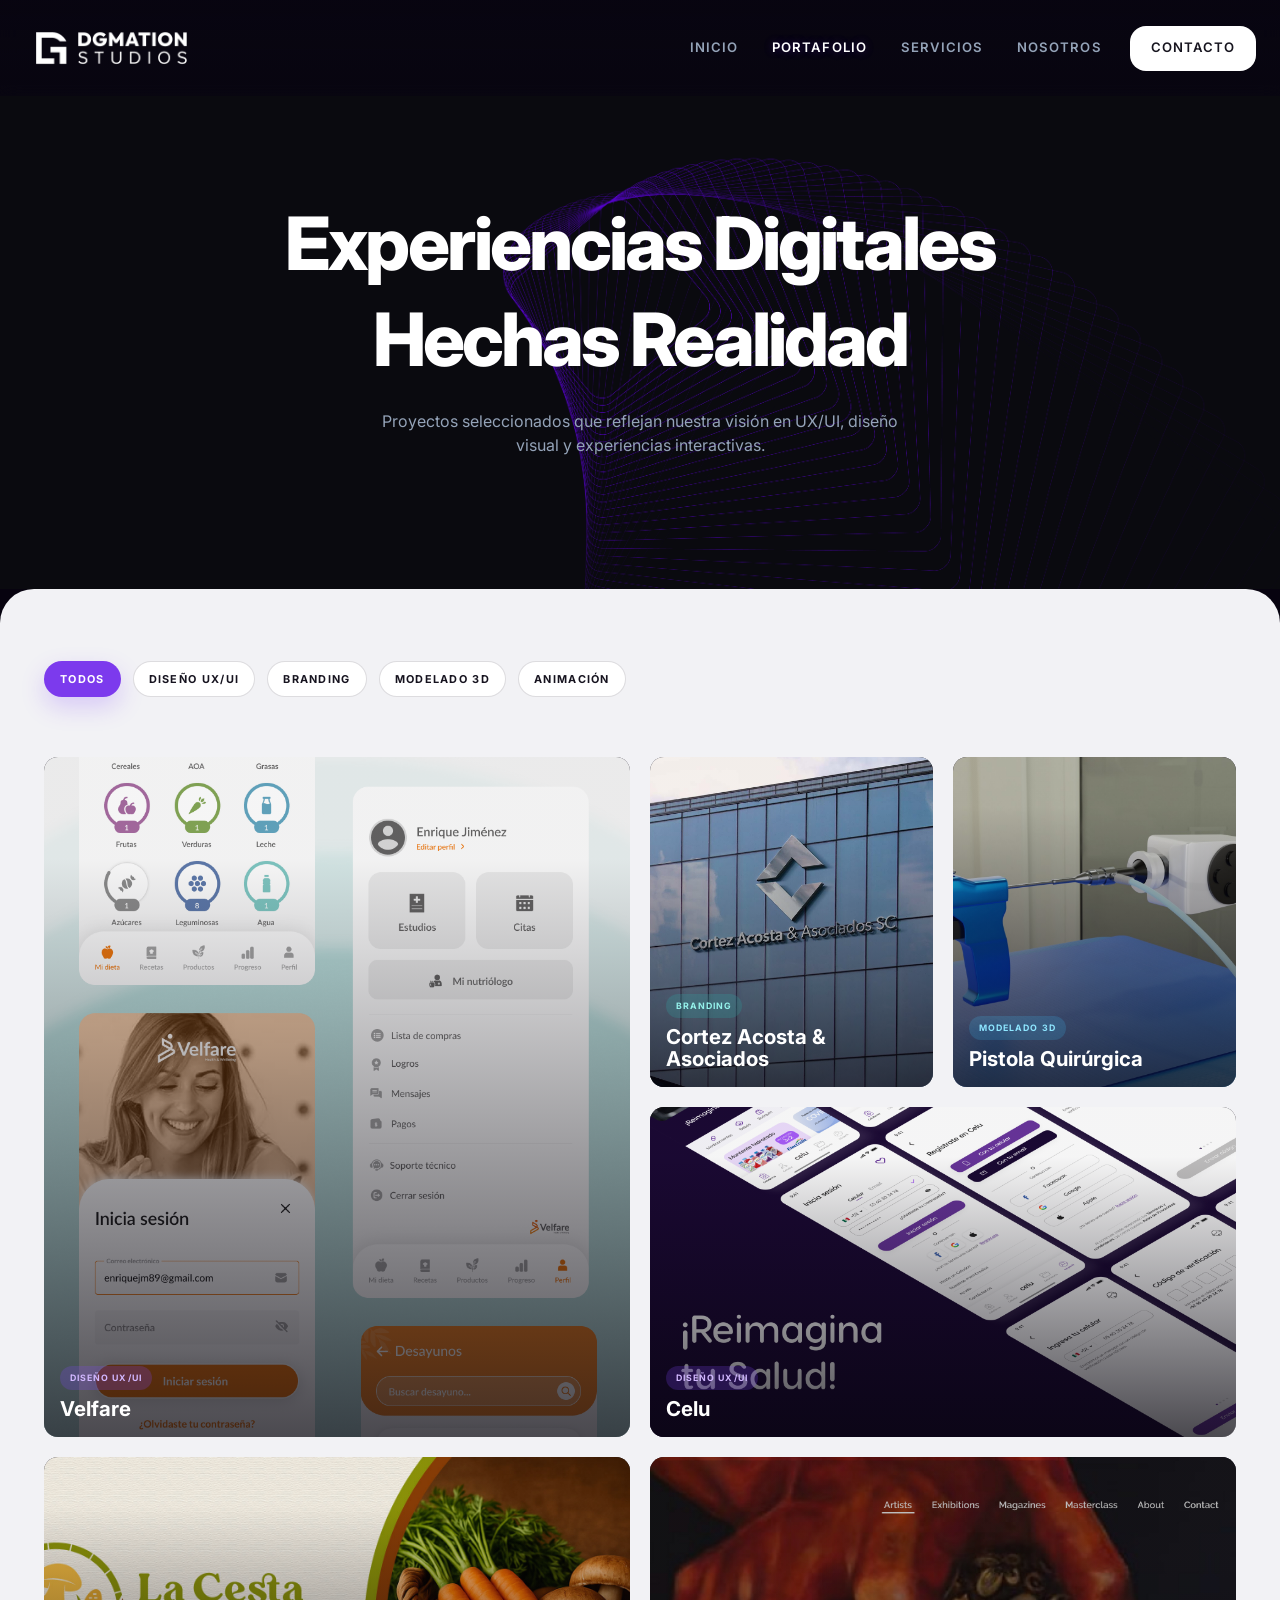
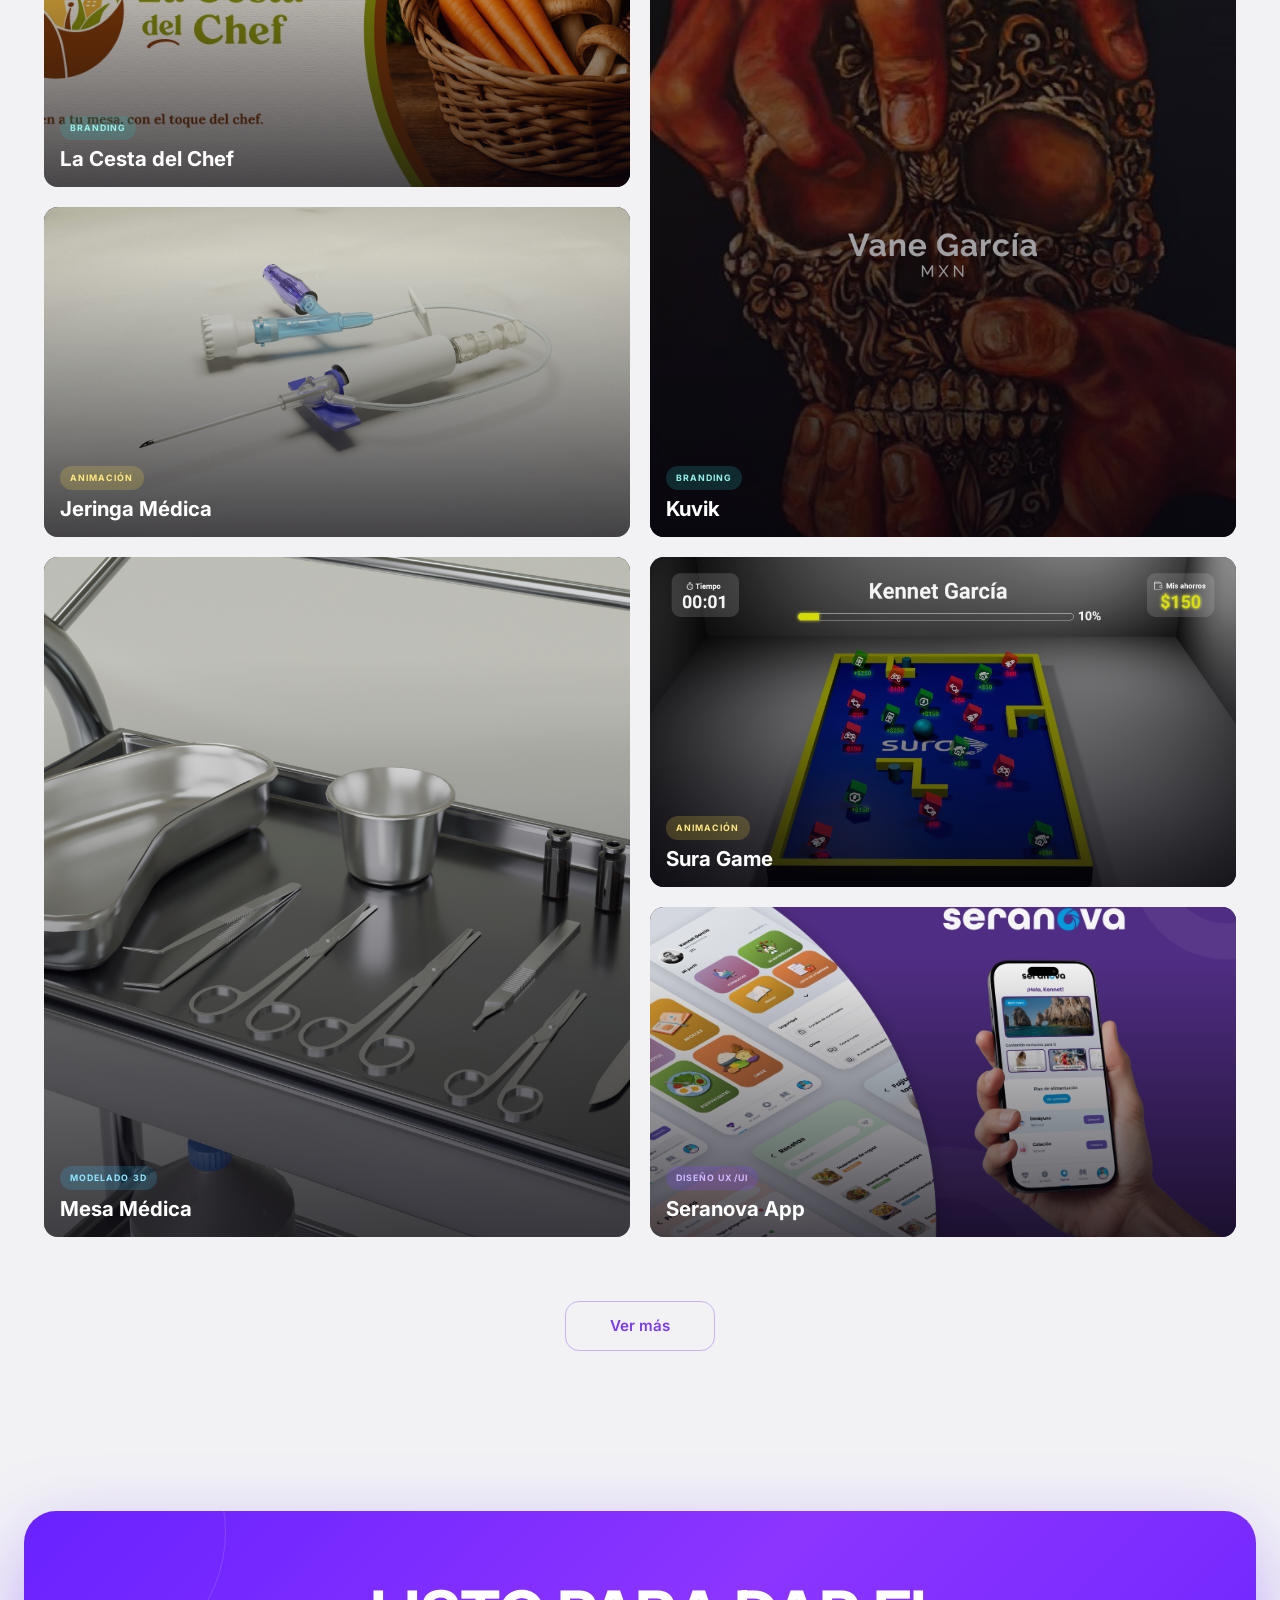
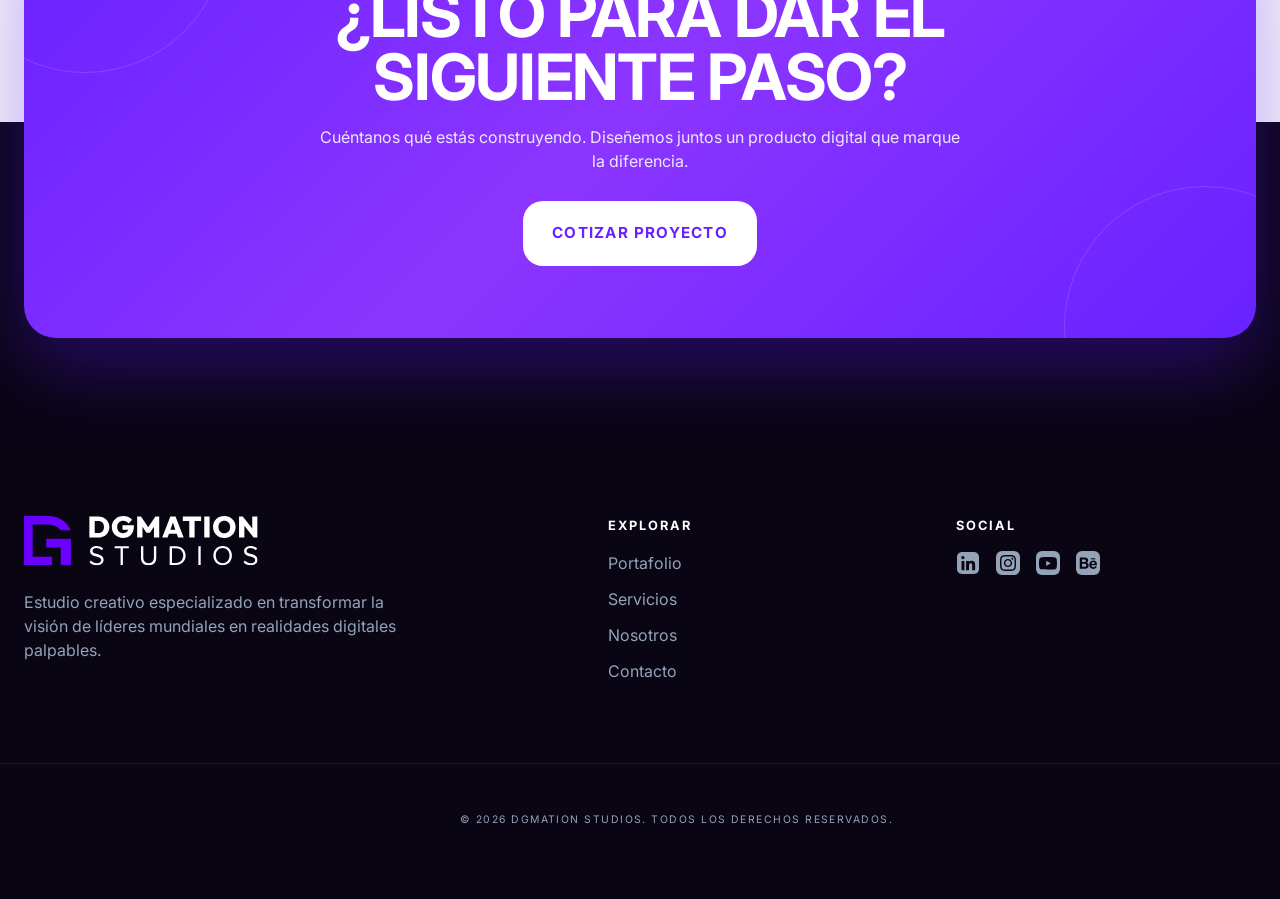
==== portfolio.html @ df58506a "Portfolio filters JS applied" ====
<!DOCTYPE html>
<html lang="es">
  <head>
    <meta charset="UTF-8" />
    <meta name="viewport" content="width=device-width, initial-scale=1.0" />
    <title>Portafolio | DGMATION STUDIOS</title>
    <meta
      name="description"
      content="Explora proyectos destacados de UX/UI, branding, motion y visualización 3D creados por DGMATION Studios."
    />

    <link rel="preconnect" href="https://fonts.googleapis.com" />
    <link rel="preconnect" href="https://fonts.gstatic.com" crossorigin />
    <link
      href="https://fonts.googleapis.com/css2?family=Inter:wght@400;500;600;700;800&display=swap"
      rel="stylesheet"
    />

    <link rel="icon" type="image/png" href="assets/images/favicon.png" />
    <link rel="stylesheet" href="css/styles.css" />
    <link rel="stylesheet" href="css/portfolio-page.css" />
  </head>
  <body>
    <div id="top"></div>
    <!-- HEADER -->
    <header class="header">
      <div class="container navbar">
        <a href="index.html#hero" class="logo">
          <img src="assets/images/logo-white.png" alt="Logo DGMATION Studios" />
        </a>

        <button
          class="menu-toggle"
          type="button"
          aria-label="Abrir menú"
          aria-expanded="false"
          aria-controls="mobile-menu"
        >
          <span></span>
          <span></span>
          <span></span>
        </button>

        <div class="nav-group" id="mobile-menu">
          <nav class="nav">
            <a href="index.html#top">Inicio</a>
            <a href="portfolio.html" aria-current="page">Portafolio</a>
            <a href="index.html#services">Servicios</a>
            <a href="index.html#about">Nosotros</a>
          </nav>

          <a href="#contactModal" class="btn btn-light nav-contact js-open-contact">Contacto</a>
        </div>
      </div>
    </header>

    <main>
      <!-- HERO PORTFOLIO -->
      <section class="portfolio-hero">
        <div class="container-wide portfolio-hero-inner">
          <div class="portfolio-hero-copy">
            <h1 class="portfolio-hero-title">
             Experiencias Digitales Hechas Realidad 
            </h1>

            <p class="portfolio-hero-description">
              Proyectos seleccionados que reflejan nuestra visión en UX/UI, diseño visual y experiencias interactivas.
            </p>
          </div>
        </div>
        <div class="portfolio-hero-pattern" aria-hidden="true"></div>
      </section>

      <!-- PORTFOLIO SHOWCASE -->
      <section class="portfolio-showcase">
            <div class="portfolio-showcase-shell">
                <div class="container-wide portfolio-showcase-inner">
                <div class="portfolio-showcase-heading">
                   <!-- <h2 class="portfolio-showcase-watermark">PORTAFOLIO</h2>-->
                </div>

                <!-- FILTROS -->
                <div
                  class="portfolio-filters"
                  role="group"
                  aria-label="Filtrar proyectos"
                >
                  <button
                    class="portfolio-filter is-active"
                    type="button"
                    data-filter="all"
                    aria-pressed="true"
                  >
                    Todos
                  </button>

                  <button
                    class="portfolio-filter"
                    type="button"
                    data-filter="uxui"
                    aria-pressed="false"
                  >
                    Diseño UX/UI
                  </button>

                  <button
                    class="portfolio-filter"
                    type="button"
                    data-filter="branding"
                    aria-pressed="false"
                  >
                    Branding
                  </button>

                  <button
                    class="portfolio-filter"
                    type="button"
                    data-filter="modelado-3d"
                    aria-pressed="false"
                  >
                    Modelado 3D
                  </button>

                  <button
                    class="portfolio-filter"
                    type="button"
                    data-filter="animacion"
                    aria-pressed="false"
                  >
                    Animación
                  </button>
                </div>

                <!-- GRID -->
                <div class="portfolio-editorial-grid">
                    <!-- 1 -->
                    <article class="portfolio-editorial-card portfolio-editorial-card--xl" data-category="uxui">
                    <a href="#" class="portfolio-editorial-link">
                        <img
                        src="assets/images/portfolio/velfare-image.png"
                        alt="Proyecto Neo-Cosmos"
                        />
                        <div class="portfolio-editorial-overlay">
                        <p class="portfolio-card-tag portfolio-card-tag--purple">Diseño UX/UI</p>
                        <h3>Velfare</h3>
                        <!--<p class="portfolio-card-description">
                            A cinematic exploration of spatial computing and depth-driven
                            dashboard design for modern architectural studios.
                        </p>-->
                        </div>
                    </a>
                    </article>

                    <!-- 2 -->
                    <article class="portfolio-editorial-card portfolio-editorial-card--vertical" data-category="branding">
                    <a href="#" class="portfolio-editorial-link">
                        <img
                        src="assets/images/portfolio/cortezacosta-image02.jpg"
                        alt="Proyecto Cyber-Core UI"
                        />
                        <div class="portfolio-editorial-overlay">
                        <p class="portfolio-card-tag portfolio-card-tag--teal">Branding</p>
                        <h3>Cortez Acosta & Asociados</h3>
                        </div>
                    </a>
                    </article>

                    <!-- 3 -->
                    <article class="portfolio-editorial-card portfolio-editorial-card--vertical" data-category="modelado-3d">
                    <a href="#" class="portfolio-editorial-link">
                        <img
                        src="assets/images/portfolio/pistola-image.jpg"
                        alt="Proyecto Vanta Shapes"
                        />
                        <div class="portfolio-editorial-overlay">
                        <p class="portfolio-card-tag portfolio-card-tag--cyan">Modelado 3D</p>
                        <h3>Pistola Quirúrgica</h3>
                        </div>
                    </a>
                    </article>

                    <!-- 4 -->
                    <article class="portfolio-editorial-card portfolio-editorial-card--wide" data-category="uxui">
                    <a href="#" class="portfolio-editorial-link">
                        <img
                        src="assets/images/portfolio/celu-image.png"
                        alt="Proyecto Tech Narrative"
                        />
                        <div class="portfolio-editorial-overlay">
                        <p class="portfolio-card-tag portfolio-card-tag--purple">Diseño UX/UI</p>
                        <h3>Celu</h3>
                        </div>
                    </a>
                    </article>

                    <!-- 5 -->
                    <article class="portfolio-editorial-card portfolio-editorial-card--wide" data-category="branding">
                    <a href="#" class="portfolio-editorial-link">
                        <img
                        src="assets/images/portfolio/lacestadelchef-image.jpg"
                        alt="Proyecto Tech Narrative"
                        />
                        <div class="portfolio-editorial-overlay">
                        <p class="portfolio-card-tag portfolio-card-tag--teal">Branding</p>
                        <h3>La Cesta del Chef</h3>
                        </div>
                    </a>
                    </article>

                    <!-- 6 -->
                    <article class="portfolio-editorial-card portfolio-editorial-card--xl" data-category="branding">
                    <a href="#" class="portfolio-editorial-link">
                        <img
                        src="assets/images/portfolio/kuvik-image.jpg"
                        alt="Proyecto The Obsidian Identity"
                        />
                        <div class="portfolio-editorial-overlay">
                        <p class="portfolio-card-tag portfolio-card-tag--teal">Branding</p>
                        <h3>Kuvik</h3>
                        </div>
                    </a>
                    </article>

                    <!-- 7 -->
                    <article class="portfolio-editorial-card portfolio-editorial-card--wide" data-category="animacion">
                    <a href="#" class="portfolio-editorial-link">
                        <img
                        src="assets/images/portfolio/jeringa-image.jpg"
                        alt="Proyecto Vanta Shapes"
                        />
                        <div class="portfolio-editorial-overlay">
                        <p class="portfolio-card-tag portfolio-card-tag--yellow">Animación</p>
                        <h3>Jeringa Médica</h3>
                        </div>
                    </a>
                    </article>

                    <!-- 8 -->
                    <article class="portfolio-editorial-card portfolio-editorial-card--xl" data-category="modelado-3d">
                    <a href="#" class="portfolio-editorial-link">
                        <img
                        src="assets/images/portfolio/mesamedica-image.jpg"
                        alt="Proyecto Vortex Digital Interface"
                        />
                        <div class="portfolio-editorial-overlay">
                        <p class="portfolio-card-tag portfolio-card-tag--cyan">Modelado 3D</p>
                        <h3>Mesa Médica</h3>
                        </div>
                    </a>
                    </article>

                    <!-- 9 -->
                    <article class="portfolio-editorial-card portfolio-editorial-card--wide" data-category="animacion">
                      <a href="#" class="portfolio-editorial-link">
                          <img
                          src="assets/images/portfolio/sura-image.jpg"
                          alt="Proyecto Vanta Shapes"
                          />
                          <div class="portfolio-editorial-overlay">
                          <p class="portfolio-card-tag portfolio-card-tag--yellow">Animación</p>
                          <h3>Sura Game</h3>
                          </div>
                      </a>
                    </article>

                    <!-- 10 -->
                    <article class="portfolio-editorial-card portfolio-editorial-card--hero-wide" data-category="uxui">
                    <a href="#" class="portfolio-editorial-link">
                        <img
                        src="assets/images/portfolio/seranova-image.jpg"
                        alt="Proyecto Vortex Digital Interface"
                        />
                        <div class="portfolio-editorial-overlay">
                        <p class="portfolio-card-tag portfolio-card-tag--purple">Diseño UX/UI</p>
                        <h3>Seranova App</h3>
                        </div>
                    </a>
                    </article>
                </div>

                <div class="portfolio-showcase-more">
                    <button class="btn btn-outline portfolio-more-btn" type="button">
                    Ver más
                    </button>
                </div>
                </div>
            </div>
        </section>

      <!-- CTA REUTILIZADO -->
      <section class="cta-banner" id="contact">
        <div class="container">
          <div class="cta-box">
             <h2>¿LISTO PARA DAR EL SIGUIENTE PASO?</h2>
            <p>
              Cuéntanos qué estás construyendo. Diseñemos juntos un producto digital que marque la diferencia.
            </p>
            <a
              href="#contactModal"
              class="btn btn-light cta-contact js-open-contact"
              >Cotizar Proyecto</a
            >
          </div>
        </div>
      </section>
    </main>

    <!-- FOOTER -->
    <footer class="footer">
      <div class="container footer-grid">
        <div>
          <a href="index.html#hero" class="logo footer-logo">
            <img
              src="assets/images/logo-purple-white.svg"
              alt="Logo DGMATION Studios"
            />
          </a>
          <p>
            Estudio creativo especializado en transformar la visión de líderes
            mundiales en realidades digitales palpables.
          </p>
        </div>

        <div>
          <h3>Explorar</h3>
          <ul>
            <li><a href="portfolio.html">Portafolio</a></li>
            <li><a href="index.html#services">Servicios</a></li>
            <li><a href="index.html#about">Nosotros</a></li>
            <li><a href="#contactModal" class="js-open-contact">Contacto</a></li>
          </ul>
        </div>

        <div>
          <h3>Social</h3>
          <ul class="footer-social">
            <li>
              <a href="#" class="social-link social-linkedin" aria-label="LinkedIn">
                <svg xmlns="http://www.w3.org/2000/svg" width="24" height="24" viewBox="0 0 24 24" fill="none">
                  <path d="M17.9829 1H6.01713C4.6865 1 3.41038 1.52859 2.46948 2.46948C1.52859 3.41038 1 4.6865 1 6.01713V17.9829C1 19.3135 1.52859 20.5896 2.46948 21.5305C3.41038 22.4714 4.6865 23 6.01713 23H17.9829C19.3135 23 20.5896 22.4714 21.5305 21.5305C22.4714 20.5896 23 19.3135 23 17.9829V6.01713C23 4.6865 22.4714 3.41038 21.5305 2.46948C20.5896 1.52859 19.3135 1 17.9829 1ZM8.43826 18.7602C8.44179 18.8216 8.43274 18.8831 8.41165 18.9409C8.39056 18.9987 8.35788 19.0515 8.31562 19.0962C8.27335 19.1409 8.2224 19.1765 8.16588 19.2008C8.10937 19.2251 8.04849 19.2375 7.98697 19.2374H5.97877C5.85766 19.2345 5.74255 19.1841 5.65817 19.0972C5.57378 19.0103 5.52686 18.8938 5.52749 18.7726V10.4205C5.52583 10.3602 5.53628 10.3002 5.55821 10.244C5.58015 10.1878 5.61312 10.1366 5.6552 10.0934C5.69727 10.0501 5.74758 10.0158 5.80316 9.99232C5.85873 9.96887 5.91845 9.9568 5.97877 9.95682H7.98697C8.0473 9.9568 8.10701 9.96887 8.16259 9.99232C8.21817 10.0158 8.26848 10.0501 8.31055 10.0934C8.35262 10.1366 8.3856 10.1878 8.40753 10.244C8.42947 10.3002 8.43992 10.3602 8.43826 10.4205V18.7602ZM6.94564 8.20021C6.72822 8.19858 6.51325 8.15414 6.313 8.06943C6.11275 7.98472 5.93115 7.8614 5.77856 7.7065C5.62597 7.55161 5.50539 7.36818 5.42369 7.16669C5.34199 6.96519 5.30078 6.74958 5.30241 6.53215C5.30404 6.31473 5.34848 6.09976 5.43319 5.89951C5.5179 5.69926 5.64122 5.51766 5.79611 5.36507C5.951 5.21249 6.13444 5.0919 6.33593 5.0102C6.53743 4.9285 6.75304 4.88729 6.97046 4.88892C7.40202 4.90296 7.81101 5.08509 8.11016 5.39645C8.40931 5.70782 8.57493 6.12377 8.5717 6.55554C8.56846 6.98731 8.39661 7.40073 8.09282 7.70757C7.78903 8.01441 7.37736 8.19039 6.94564 8.19795M19.1494 18.7467C19.1489 18.8607 19.1042 18.97 19.0246 19.0517C18.9451 19.1333 18.8369 19.1809 18.723 19.1844H16.6031C16.4889 19.1809 16.3806 19.1331 16.3011 19.0513C16.2215 18.9694 16.1769 18.8597 16.1766 18.7455V14.8826C16.1766 14.3061 16.3526 12.3746 14.6468 12.3746C13.3166 12.3746 13.0537 13.7284 13.003 14.3309V18.8335C13.003 18.9479 12.9585 19.0578 12.8789 19.14C12.7993 19.2221 12.6908 19.27 12.5765 19.2735H10.5198C10.4033 19.2732 10.2917 19.2268 10.2094 19.1443C10.1271 19.0618 10.0809 18.95 10.0809 18.8335V10.3799C10.0844 10.2656 10.1323 10.1571 10.2145 10.0775C10.2966 9.99788 10.4065 9.95338 10.5209 9.95344H12.5765C12.6909 9.95338 12.8008 9.99788 12.883 10.0775C12.9651 10.1571 13.013 10.2656 13.0165 10.3799V11.1076C13.3167 10.6683 13.731 10.3193 14.215 10.0982C14.6989 9.8771 15.234 9.79233 15.7626 9.85303C19.1867 9.85303 19.1743 13.0515 19.1743 14.8702L19.1494 18.7467Z" fill="#94A3B8"/>
                </svg>
              </a>
            </li>

            <li>
              <a href="#" class="social-link social-instagram"
                ><svg
                  xmlns="http://www.w3.org/2000/svg"
                  width="24"
                  height="24"
                  viewBox="0 0 24 24"
                  fill="none"
                >
                  <rect width="24" height="24" rx="6" fill="#94A3B8" />
                  <path
                    d="M8.68614 4.05595C7.83487 4.09612 7.25354 4.23197 6.74534 4.43167C6.21938 4.63664 5.77358 4.9117 5.33002 5.35686C4.88647 5.80202 4.61333 6.24813 4.40979 6.7749C4.21281 7.28422 4.07936 7.86602 4.04176 8.71777C4.00416 9.56952 3.99584 9.8433 4 12.016C4.00416 14.1886 4.01376 14.461 4.05504 15.3145C4.09568 16.1656 4.23106 16.7467 4.43075 17.2551C4.63605 17.7811 4.91079 18.2267 5.35611 18.6704C5.80142 19.1141 6.24722 19.3866 6.77526 19.5905C7.2841 19.7872 7.86607 19.9212 8.71766 19.9585C9.56925 19.9958 9.84335 20.0044 12.0154 20.0003C14.1874 19.9961 14.4608 19.9865 15.3142 19.946C16.1675 19.9056 16.7457 19.7692 17.2542 19.5705C17.7802 19.3647 18.2261 19.0905 18.6695 18.645C19.1129 18.1995 19.3859 17.7531 19.5893 17.226C19.7864 16.7171 19.9203 16.1352 19.9573 15.2842C19.9946 14.4302 20.0034 14.1576 19.9992 11.9852C19.9951 9.8129 19.9853 9.54056 19.9448 8.68737C19.9043 7.83418 19.7688 7.25477 19.5693 6.74609C19.3636 6.22013 19.0892 5.77481 18.6441 5.33078C18.1989 4.88674 17.7522 4.61392 17.2252 4.41102C16.7161 4.21405 16.1344 4.0798 15.2828 4.04299C14.4312 4.00619 14.1571 3.99675 11.9843 4.00091C9.81151 4.00507 9.53949 4.01435 8.68614 4.05595ZM8.77958 18.5192C7.99952 18.4853 7.57597 18.3557 7.2937 18.2472C6.91991 18.1032 6.65365 17.9291 6.37235 17.6505C6.09105 17.3719 5.91823 17.1047 5.7723 16.7317C5.66269 16.4494 5.53068 16.0264 5.4942 15.2463C5.45451 14.4032 5.44619 14.1501 5.44155 12.014C5.43691 9.87803 5.44507 9.62521 5.48204 8.78178C5.51532 8.00236 5.64573 7.57832 5.75406 7.29622C5.89807 6.92195 6.07152 6.65617 6.35075 6.37502C6.62997 6.09388 6.89639 5.92075 7.2697 5.77481C7.55164 5.66473 7.97472 5.53383 8.75446 5.49671C9.59821 5.45671 9.85103 5.44871 11.9867 5.44407C14.1224 5.43943 14.3759 5.44743 15.2199 5.48455C15.9994 5.51847 16.4236 5.6476 16.7053 5.75657C17.0793 5.90058 17.3454 6.07356 17.6265 6.35326C17.9077 6.63296 18.081 6.89843 18.2269 7.27254C18.3372 7.55368 18.4681 7.97659 18.5049 8.75682C18.545 9.60056 18.5541 9.85355 18.558 11.9891C18.5618 14.1246 18.5543 14.3782 18.5173 15.2213C18.4833 16.0014 18.354 16.4251 18.2453 16.7077C18.1013 17.0813 17.9277 17.3478 17.6483 17.6287C17.3689 17.9097 17.1028 18.0829 16.7293 18.2288C16.4477 18.3387 16.0242 18.4699 15.2451 18.507C14.4013 18.5467 14.1485 18.5551 12.012 18.5597C9.87551 18.5643 9.62349 18.5557 8.77974 18.5192M15.3019 7.72457C15.3022 7.91447 15.3588 8.10001 15.4646 8.25773C15.5704 8.41544 15.7205 8.53824 15.8961 8.61061C16.0717 8.68297 16.2648 8.70164 16.4509 8.66426C16.6371 8.62688 16.808 8.53513 16.9421 8.4006C17.0761 8.26608 17.1672 8.09483 17.2039 7.90851C17.2406 7.72219 17.2212 7.52917 17.1482 7.35387C17.0752 7.17856 16.9519 7.02885 16.7938 6.92365C16.6357 6.81846 16.4499 6.76251 16.26 6.76289C16.0055 6.7634 15.7615 6.865 15.5818 7.04534C15.4021 7.22568 15.3014 7.47 15.3019 7.72457ZM7.89167 12.0086C7.89615 14.2776 9.73886 16.1128 12.0074 16.1085C14.2759 16.1041 16.1123 14.2616 16.108 11.9926C16.1037 9.72361 14.2605 7.88795 11.9917 7.89243C9.72286 7.89691 7.88735 9.73994 7.89167 12.0086ZM9.33275 12.0057C9.33171 11.4783 9.4871 10.9623 9.77928 10.5232C10.0715 10.084 10.4873 9.74136 10.9742 9.53854C11.4611 9.33572 11.9973 9.28185 12.5148 9.38373C13.0323 9.48561 13.508 9.73867 13.8818 10.1109C14.2555 10.4831 14.5104 10.9578 14.6143 11.475C14.7183 11.9921 14.6665 12.5284 14.4656 13.0162C14.2647 13.5039 13.9237 13.9211 13.4857 14.215C13.0477 14.5089 12.5324 14.6663 12.005 14.6674C11.6547 14.6681 11.3078 14.5998 10.9839 14.4665C10.6601 14.3331 10.3657 14.1372 10.1175 13.8901C9.86937 13.6429 9.67234 13.3493 9.53769 13.026C9.40304 12.7026 9.3334 12.356 9.33275 12.0057Z"
                    fill="#090513"
                  />
                </svg>
              </a>
            </li>

            <li>
              <a href="#" class="social-link social-youtube" aria-label="YouTube">
                <svg xmlns="http://www.w3.org/2000/svg" width="24" height="24" viewBox="0 0 24 24" fill="none">
                  <rect width="24" height="24" rx="6" fill="#94A3B8" />
                  <path d="M12.0003 18.6387C12.0336 18.6387 17.6335 18.6373 19.033 18.2612C19.8074 18.0534 20.4173 17.4419 20.6243 16.6652C20.9988 15.2633 21 12.3454 21 12.3196C21 12.3196 21.0004 9.38208 20.6243 7.97397C20.4173 7.19719 19.8074 6.58507 19.033 6.37739C17.6335 6.00119 12.0336 5.99993 12.0003 5.99992C12.0003 5.99992 6.37139 6.00008 4.96756 6.37739C4.19311 6.58501 3.58328 7.19711 3.37629 7.97397C3.00021 9.38205 3 12.3196 3 12.3196C3.00001 12.3453 3.00181 15.2633 3.37629 16.6652C3.58328 17.442 4.19314 18.0535 4.96756 18.2612C6.37132 18.6384 12.0003 18.6387 12.0003 18.6387ZM10.159 9.65194L14.8638 12.3196L10.159 14.9867V9.65194Z" fill="#090513"/>
                </svg>
              </a>
            </li>

            <li>
              <a href="#" class="social-link social-behance" aria-label="Behance">
                <svg xmlns="http://www.w3.org/2000/svg" width="24" height="24" viewBox="0 0 24 24" fill="none">
                  <rect width="24" height="24" rx="6" fill="#94A3B8" />
                  <path d="M8.75752 6.52916C9.2256 6.52916 9.69368 6.57381 10.1395 6.6631C10.5184 6.7524 10.875 6.90867 11.2094 7.13191C11.4991 7.35516 11.7443 7.64537 11.9003 7.98024C12.0787 8.4044 12.1678 8.85088 12.1455 9.29737C12.1678 9.7885 12.0341 10.2796 11.7889 10.7038C11.5214 11.1056 11.1425 11.4182 10.719 11.6191C11.3208 11.7754 11.8335 12.1549 12.1678 12.646C12.5022 13.1818 12.6582 13.8069 12.6582 14.4319C12.6582 14.9454 12.569 15.4365 12.3461 15.883C12.1455 16.2849 11.8558 16.6197 11.5214 16.9099C11.1648 17.1778 10.7413 17.3787 10.3178 17.4904C9.872 17.6243 9.40391 17.669 8.93583 17.669H3.76465V6.50684H8.75752V6.52916ZM8.44546 11.0387C8.8021 11.061 9.18102 10.9494 9.47078 10.7261C9.76055 10.4806 9.91658 10.101 9.872 9.6992C9.872 9.47596 9.82742 9.25272 9.73826 9.0518C9.6491 8.89553 9.53765 8.76158 9.38162 8.67229C9.2256 8.58299 9.04728 8.49369 8.86897 8.47137C8.66836 8.42672 8.46775 8.42672 8.26715 8.42672H6.08277V11.0387H8.44546ZM8.5792 15.816C8.8021 15.816 9.02499 15.7937 9.2256 15.7491C9.4262 15.7044 9.60452 15.6151 9.78284 15.5035C9.93887 15.3919 10.0726 15.2356 10.1618 15.057C10.2732 14.8338 10.3178 14.5882 10.2955 14.3426C10.3401 13.8738 10.1618 13.4274 9.82742 13.1148C9.47078 12.8469 9.04728 12.7353 8.60149 12.7576H6.08277V15.8384H8.5792V15.816Z" fill="#090513"/>
                  <path d="M15.9571 15.7711C16.336 16.106 16.8264 16.2846 17.3167 16.2623C17.718 16.2623 18.0969 16.1506 18.4089 15.9274C18.6764 15.7488 18.8547 15.5032 18.9662 15.213H20.8162C20.6156 16.039 20.1252 16.7757 19.4565 17.2892C18.8101 17.7357 18.03 17.9366 17.2276 17.9142C16.6703 17.9142 16.1131 17.825 15.5782 17.6017C15.1101 17.4008 14.6866 17.1106 14.3522 16.7311C14.0179 16.3292 13.7504 15.8827 13.5721 15.3916C13.3715 14.8335 13.2823 14.2531 13.3046 13.6726C13.3046 13.0922 13.3938 12.5341 13.5944 11.976C14.1293 10.4133 15.6004 9.36406 17.2499 9.38639C17.8517 9.36406 18.4312 9.52033 18.9662 9.78822C19.4342 10.0561 19.8578 10.4133 20.1698 10.8598C20.4819 11.3286 20.727 11.8421 20.8385 12.4002C20.9722 12.9806 21.0168 13.6057 20.9945 14.2084H15.4667C15.3998 14.7665 15.5781 15.3246 15.9571 15.7711ZM18.3643 11.5072C18.0523 11.1947 17.6288 11.0384 17.183 11.0607C16.8932 11.0607 16.6035 11.1054 16.3583 11.2393C16.1577 11.3509 15.9794 11.5072 15.8233 11.6858C15.6896 11.8644 15.6004 12.043 15.5336 12.2662C15.489 12.4448 15.4444 12.6234 15.4444 12.802H18.877C18.8324 12.3332 18.6541 11.8867 18.3643 11.5072Z" fill="#090513"/>
                  <path d="M19.2781 7.26562H14.9985V8.35951H19.2781V7.26562Z" fill="#090513"/>
                </svg>
              </a>
            </li>
          </ul>
        </div>
      </div>

      <div class="footer-bottom">
        <div class="container">
          <p>© 2026 DGMATION STUDIOS. TODOS LOS DERECHOS RESERVADOS.</p>
        </div>
      </div>
    </footer>

    <!-- =========================
        CONTACT MODAL
    ========================= -->
    <div class="contact-modal" id="contactModal" aria-hidden="true">
      <div class="contact-modal-overlay" id="contactOverlay"></div>

      <div
        class="contact-modal-dialog"
        role="dialog"
        aria-modal="true"
        aria-labelledby="contactModalTitle"
      >
        <button
          class="contact-modal-close"
          id="closeContactModal"
          type="button"
          aria-label="Cerrar formulario de contacto"
        >
          <svg
            xmlns="http://www.w3.org/2000/svg"
            width="24"
            height="24"
            viewBox="0 0 24 24"
            fill="none"
          >
            <path
              d="M16.875 7.125L7.125 16.875M7.125 7.125L16.875 16.875"
              stroke="currentColor"
              stroke-width="2.25"
              stroke-linecap="round"
              stroke-linejoin="round"
            />
          </svg>
        </button>

        <!-- PANEL IZQUIERDO -->
        <aside class="contact-modal-info">
          <div class="contact-modal-info-top">
            <p class="contact-modal-eyebrow">Contacto</p>

            <h2 class="contact-modal-title" id="contactModalTitle">
              Hablemos.
            </h2>

            <p class="contact-modal-description">
              Estamos listos para transformar tu visión en una realidad digital de alto impacto.
            </p>
          </div>

          <div class="contact-modal-details">
            <!-- EMAIL -->
            <div class="contact-modal-detail contact-modal-detail--icon">
              <span class="contact-modal-detail-icon" aria-hidden="true">
                <svg
                  xmlns="http://www.w3.org/2000/svg"
                  width="24"
                  height="24"
                  viewBox="0 0 24 24"
                  fill="none"
                >
                  <path
                    d="M4 6.5H20V17.5H4V6.5Z"
                    stroke="currentColor"
                    stroke-width="1.8"
                    stroke-linejoin="round"
                  />
                  <path
                    d="M4.5 7L12 13L19.5 7"
                    stroke="currentColor"
                    stroke-width="1.8"
                    stroke-linecap="round"
                    stroke-linejoin="round"
                  />
                </svg>
              </span>

              <div class="contact-modal-detail-content">
                <span class="contact-modal-detail-label">Email</span>

                <a
                  href="mailto:dreamingout1056@gmail.com"
                  class="contact-modal-direct-link"
                >
                  dreamingout1056@gmail.com
                </a>
              </div>
            </div>

            <!-- TELÉFONO / WHATSAPP -->
            <div class="contact-modal-detail contact-modal-detail--icon">
              <span class="contact-modal-detail-icon" aria-hidden="true">
                <svg
                  xmlns="http://www.w3.org/2000/svg"
                  width="24"
                  height="24"
                  viewBox="0 0 24 24"
                  fill="none"
                >
                  <path
                    d="M8.3 4.5L10.2 8.2L8.6 9.8C9.7 12 11.5 13.8 13.7 14.9L15.3 13.3L19 15.2V18C19 18.6 18.6 19 18 19C10.8 19 5 13.2 5 6C5 5.4 5.4 5 6 5H8.3V4.5Z"
                    stroke="currentColor"
                    stroke-width="1.8"
                    stroke-linecap="round"
                    stroke-linejoin="round"
                  />
                </svg>
              </span>

              <div class="contact-modal-detail-content">
                <span class="contact-modal-detail-label">Teléfono / WhatsApp</span>

                <a
                  href="https://wa.me/525568031496?text=Hola%2C%20vi%20el%20sitio%20de%20DGMATION%20Studios%20y%20me%20gustaría%20hablar%20sobre%20un%20proyecto."
                  class="contact-modal-direct-link contact-modal-phone-link"
                  target="_blank"
                  rel="noopener noreferrer"
                >
                  +52 (55) 6803-1496
                </a>

                <p class="contact-modal-detail-meta">
                  Lun – Dom · 9:00 – 18:00 CST
                </p>
              </div>
            </div>

            <!-- UBICACIÓN -->
            <div class="contact-modal-detail contact-modal-detail--icon">
              <span class="contact-modal-detail-icon" aria-hidden="true">
                <svg
                  xmlns="http://www.w3.org/2000/svg"
                  width="24"
                  height="24"
                  viewBox="0 0 24 24"
                  fill="none"
                >
                  <path
                    d="M12 21C12 21 18 15.7 18 10.5C18 7.2 15.3 4.5 12 4.5C8.7 4.5 6 7.2 6 10.5C6 15.7 12 21 12 21Z"
                    stroke="currentColor"
                    stroke-width="1.8"
                    stroke-linejoin="round"
                  />
                  <circle
                    cx="12"
                    cy="10.5"
                    r="2.2"
                    stroke="currentColor"
                    stroke-width="1.8"
                  />
                </svg>
              </span>

              <div class="contact-modal-detail-content">
                <span class="contact-modal-detail-label">Ubicación</span>

                <p class="contact-modal-detail-value">
                  Ciudad de México, México
                </p>

                <p class="contact-modal-detail-meta">
                  Operando a nivel global
                </p>
              </div>
            </div>
          </div>

          <div class="contact-modal-social-block">
            <span class="contact-modal-detail-label">Social</span>

            <ul class="contact-modal-social-icons">
              <li>
                <a
                  href="#"
                  class="contact-social-link contact-social-linkedin"
                  aria-label="LinkedIn"
                >
                    <svg
                    xmlns="http://www.w3.org/2000/svg"
                    width="24"
                    height="24"
                    viewBox="0 0 24 24"
                    fill="none"
                  >
                    <path
                      d="M17.9829 1H6.01713C4.6865 1 3.41038 1.52859 2.46948 2.46948C1.52859 3.41038 1 4.6865 1 6.01713V17.9829C1 19.3135 1.52859 20.5896 2.46948 21.5305C3.41038 22.4714 4.6865 23 6.01713 23H17.9829C19.3135 23 20.5896 22.4714 21.5305 21.5305C22.4714 20.5896 23 19.3135 23 17.9829V6.01713C23 4.6865 22.4714 3.41038 21.5305 2.46948C20.5896 1.52859 19.3135 1 17.9829 1ZM8.43826 18.7602C8.44179 18.8216 8.43274 18.8831 8.41165 18.9409C8.39056 18.9987 8.35788 19.0515 8.31562 19.0962C8.27335 19.1409 8.2224 19.1765 8.16588 19.2008C8.10937 19.2251 8.04849 19.2375 7.98697 19.2374H5.97877C5.85766 19.2345 5.74255 19.1841 5.65817 19.0972C5.57378 19.0103 5.52686 18.8938 5.52749 18.7726V10.4205C5.52583 10.3602 5.53628 10.3002 5.55821 10.244C5.58015 10.1878 5.61312 10.1366 5.6552 10.0934C5.69727 10.0501 5.74758 10.0158 5.80316 9.99232C5.85873 9.96887 5.91845 9.9568 5.97877 9.95682H7.98697C8.0473 9.9568 8.10701 9.96887 8.16259 9.99232C8.21817 10.0158 8.26848 10.0501 8.31055 10.0934C8.35262 10.1366 8.3856 10.1878 8.40753 10.244C8.42947 10.3002 8.43992 10.3602 8.43826 10.4205V18.7602ZM6.94564 8.20021C6.72822 8.19858 6.51325 8.15414 6.313 8.06943C6.11275 7.98472 5.93115 7.8614 5.77856 7.7065C5.62597 7.55161 5.50539 7.36818 5.42369 7.16669C5.34199 6.96519 5.30078 6.74958 5.30241 6.53215C5.30404 6.31473 5.34848 6.09976 5.43319 5.89951C5.5179 5.69926 5.64122 5.51766 5.79611 5.36507C5.951 5.21249 6.13444 5.0919 6.33593 5.0102C6.53743 4.9285 6.75304 4.88729 6.97046 4.88892C7.40202 4.90296 7.81101 5.08509 8.11016 5.39645C8.40931 5.70782 8.57493 6.12377 8.5717 6.55554C8.56846 6.98731 8.39661 7.40073 8.09282 7.70757C7.78903 8.01441 7.37736 8.19039 6.94564 8.19795M19.1494 18.7467C19.1489 18.8607 19.1042 18.97 19.0246 19.0517C18.9451 19.1333 18.8369 19.1809 18.723 19.1844H16.6031C16.4889 19.1809 16.3806 19.1331 16.3011 19.0513C16.2215 18.9694 16.1769 18.8597 16.1766 18.7455V14.8826C16.1766 14.3061 16.3526 12.3746 14.6468 12.3746C13.3166 12.3746 13.0537 13.7284 13.003 14.3309V18.8335C13.003 18.9479 12.9585 19.0578 12.8789 19.14C12.7993 19.2221 12.6908 19.27 12.5765 19.2735H10.5198C10.4033 19.2732 10.2917 19.2268 10.2094 19.1443C10.1271 19.0618 10.0809 18.95 10.0809 18.8335V10.3799C10.0844 10.2656 10.1323 10.1571 10.2145 10.0775C10.2966 9.99788 10.4065 9.95338 10.5209 9.95344H12.5765C12.6909 9.95338 12.8008 9.99788 12.883 10.0775C12.9651 10.1571 13.013 10.2656 13.0165 10.3799V11.1076C13.3167 10.6683 13.731 10.3193 14.215 10.0982C14.6989 9.8771 15.234 9.79233 15.7626 9.85303C19.1867 9.85303 19.1743 13.0515 19.1743 14.8702L19.1494 18.7467Z"
                      fill="#94A3B8"
                    />
                  </svg>
                </a>
              </li>

              <li>
                <a
                  href="#"
                  class="contact-social-link contact-social-instagram"
                  aria-label="Instagram"
                >
                  <svg
                    xmlns="http://www.w3.org/2000/svg"
                    width="24"
                    height="24"
                    viewBox="0 0 24 24"
                    fill="none"
                  >
                    <rect width="24" height="24" rx="6" fill="#94A3B8" />
                    <path
                      d="M8.68614 4.05595C7.83487 4.09612 7.25354 4.23197 6.74534 4.43167C6.21938 4.63664 5.77358 4.9117 5.33002 5.35686C4.88647 5.80202 4.61333 6.24813 4.40979 6.7749C4.21281 7.28422 4.07936 7.86602 4.04176 8.71777C4.00416 9.56952 3.99584 9.8433 4 12.016C4.00416 14.1886 4.01376 14.461 4.05504 15.3145C4.09568 16.1656 4.23106 16.7467 4.43075 17.2551C4.63605 17.7811 4.91079 18.2267 5.35611 18.6704C5.80142 19.1141 6.24722 19.3866 6.77526 19.5905C7.2841 19.7872 7.86607 19.9212 8.71766 19.9585C9.56925 19.9958 9.84335 20.0044 12.0154 20.0003C14.1874 19.9961 14.4608 19.9865 15.3142 19.946C16.1675 19.9056 16.7457 19.7692 17.2542 19.5705C17.7802 19.3647 18.2261 19.0905 18.6695 18.645C19.1129 18.1995 19.3859 17.7531 19.5893 17.226C19.7864 16.7171 19.9203 16.1352 19.9573 15.2842C19.9946 14.4302 20.0034 14.1576 19.9992 11.9852C19.9951 9.8129 19.9853 9.54056 19.9448 8.68737C19.9043 7.83418 19.7688 7.25477 19.5693 6.74609C19.3636 6.22013 19.0892 5.77481 18.6441 5.33078C18.1989 4.88674 17.7522 4.61392 17.2252 4.41102C16.7161 4.21405 16.1344 4.0798 15.2828 4.04299C14.4312 4.00619 14.1571 3.99675 11.9843 4.00091C9.81151 4.00507 9.53949 4.01435 8.68614 4.05595ZM8.77958 18.5192C7.99952 18.4853 7.57597 18.3557 7.2937 18.2472C6.91991 18.1032 6.65365 17.9291 6.37235 17.6505C6.09105 17.3719 5.91823 17.1047 5.7723 16.7317C5.66269 16.4494 5.53068 16.0264 5.4942 15.2463C5.45451 14.4032 5.44619 14.1501 5.44155 12.014C5.43691 9.87803 5.44507 9.62521 5.48204 8.78178C5.51532 8.00236 5.64573 7.57832 5.75406 7.29622C5.89807 6.92195 6.07152 6.65617 6.35075 6.37502C6.62997 6.09388 6.89639 5.92075 7.2697 5.77481C7.55164 5.66473 7.97472 5.53383 8.75446 5.49671C9.59821 5.45671 9.85103 5.44871 11.9867 5.44407C14.1224 5.43943 14.3759 5.44743 15.2199 5.48455C15.9994 5.51847 16.4236 5.6476 16.7053 5.75657C17.0793 5.90058 17.3454 6.07356 17.6265 6.35326C17.9077 6.63296 18.081 6.89843 18.2269 7.27254C18.3372 7.55368 18.4681 7.97659 18.5049 8.75682C18.545 9.60056 18.5541 9.85355 18.558 11.9891C18.5618 14.1246 18.5543 14.3782 18.5173 15.2213C18.4833 16.0014 18.354 16.4251 18.2453 16.7077C18.1013 17.0813 17.9277 17.3478 17.6483 17.6287C17.3689 17.9097 17.1028 18.0829 16.7293 18.2288C16.4477 18.3387 16.0242 18.4699 15.2451 18.507C14.4013 18.5467 14.1485 18.5551 12.012 18.5597C9.87551 18.5643 9.62349 18.5557 8.77974 18.5192M15.3019 7.72457C15.3022 7.91447 15.3588 8.10001 15.4646 8.25773C15.5704 8.41544 15.7205 8.53824 15.8961 8.61061C16.0717 8.68297 16.2648 8.70164 16.4509 8.66426C16.6371 8.62688 16.808 8.53513 16.9421 8.4006C17.0761 8.26608 17.1672 8.09483 17.2039 7.90851C17.2406 7.72219 17.2212 7.52917 17.1482 7.35387C17.0752 7.17856 16.9519 7.02885 16.7938 6.92365C16.6357 6.81846 16.4499 6.76251 16.26 6.76289C16.0055 6.7634 15.7615 6.865 15.5818 7.04534C15.4021 7.22568 15.3014 7.47 15.3019 7.72457ZM7.89167 12.0086C7.89615 14.2776 9.73886 16.1128 12.0074 16.1085C14.2759 16.1041 16.1123 14.2616 16.108 11.9926C16.1037 9.72361 14.2605 7.88795 11.9917 7.89243C9.72286 7.89691 7.88735 9.73994 7.89167 12.0086ZM9.33275 12.0057C9.33171 11.4783 9.4871 10.9623 9.77928 10.5232C10.0715 10.084 10.4873 9.74136 10.9742 9.53854C11.4611 9.33572 11.9973 9.28185 12.5148 9.38373C13.0323 9.48561 13.508 9.73867 13.8818 10.1109C14.2555 10.4831 14.5104 10.9578 14.6143 11.475C14.7183 11.9921 14.6665 12.5284 14.4656 13.0162C14.2647 13.5039 13.9237 13.9211 13.4857 14.215C13.0477 14.5089 12.5324 14.6663 12.005 14.6674C11.6547 14.6681 11.3078 14.5998 10.9839 14.4665C10.6601 14.3331 10.3657 14.1372 10.1175 13.8901C9.86937 13.6429 9.67234 13.3493 9.53769 13.026C9.40304 12.7026 9.3334 12.356 9.33275 12.0057Z"
                      fill="#090513"
                    />
                  </svg>
                </a>
              </li>

              <li>
                <a
                  href="#"
                  class="contact-social-link contact-social-youtube"
                  aria-label="YouTube"
                >
                  <svg
                    xmlns="http://www.w3.org/2000/svg"
                    width="24"
                    height="24"
                    viewBox="0 0 24 24"
                    fill="none"
                  >
                    <rect width="24" height="24" rx="6" fill="#94A3B8" />
                    <path
                      d="M12.0003 18.6387C12.0336 18.6387 17.6335 18.6373 19.033 18.2612C19.8074 18.0534 20.4173 17.4419 20.6243 16.6652C20.9988 15.2633 21 12.3454 21 12.3196C21 12.3196 21.0004 9.38208 20.6243 7.97397C20.4173 7.19719 19.8074 6.58507 19.033 6.37739C17.6335 6.00119 12.0336 5.99993 12.0003 5.99992C12.0003 5.99992 6.37139 6.00008 4.96756 6.37739C4.19311 6.58501 3.58328 7.19711 3.37629 7.97397C3.00021 9.38205 3 12.3196 3 12.3196C3.00001 12.3453 3.00181 15.2633 3.37629 16.6652C3.58328 17.442 4.19314 18.0535 4.96756 18.2612C6.37132 18.6384 12.0003 18.6387 12.0003 18.6387ZM10.159 9.65194L14.8638 12.3196L10.159 14.9867V9.65194Z"
                      fill="#090513"
                    />
                  </svg>
                </a>
              </li>

              <li>
                <a
                  href="#"
                  class="contact-social-link contact-social-behance"
                  aria-label="Behance"
                >
                  <svg
                    xmlns="http://www.w3.org/2000/svg"
                    width="24"
                    height="24"
                    viewBox="0 0 24 24"
                    fill="none"
                  >
                    <rect width="24" height="24" rx="6" fill="#94A3B8" />
                    <path
                      d="M8.75752 6.52916C9.2256 6.52916 9.69368 6.57381 10.1395 6.6631C10.5184 6.7524 10.875 6.90867 11.2094 7.13191C11.4991 7.35516 11.7443 7.64537 11.9003 7.98024C12.0787 8.4044 12.1678 8.85088 12.1455 9.29737C12.1678 9.7885 12.0341 10.2796 11.7889 10.7038C11.5214 11.1056 11.1425 11.4182 10.719 11.6191C11.3208 11.7754 11.8335 12.1549 12.1678 12.646C12.5022 13.1818 12.6582 13.8069 12.6582 14.4319C12.6582 14.9454 12.569 15.4365 12.3461 15.883C12.1455 16.2849 11.8558 16.6197 11.5214 16.9099C11.1648 17.1778 10.7413 17.3787 10.3178 17.4904C9.872 17.6243 9.40391 17.669 8.93583 17.669H3.76465V6.50684H8.75752V6.52916ZM8.44546 11.0387C8.8021 11.061 9.18102 10.9494 9.47078 10.7261C9.76055 10.4806 9.91658 10.101 9.872 9.6992C9.872 9.47596 9.82742 9.25272 9.73826 9.0518C9.6491 8.89553 9.53765 8.76158 9.38162 8.67229C9.2256 8.58299 9.04728 8.49369 8.86897 8.47137C8.66836 8.42672 8.46775 8.42672 8.26715 8.42672H6.08277V11.0387H8.44546ZM8.5792 15.816C8.8021 15.816 9.02499 15.7937 9.2256 15.7491C9.4262 15.7044 9.60452 15.6151 9.78284 15.5035C9.93887 15.3919 10.0726 15.2356 10.1618 15.057C10.2732 14.8338 10.3178 14.5882 10.2955 14.3426C10.3401 13.8738 10.1618 13.4274 9.82742 13.1148C9.47078 12.8469 9.04728 12.7353 8.60149 12.7576H6.08277V15.8384H8.5792V15.816Z"
                      fill="#090513"
                    />
                    <path
                      d="M15.9571 15.7711C16.336 16.106 16.8264 16.2846 17.3167 16.2623C17.718 16.2623 18.0969 16.1506 18.4089 15.9274C18.6764 15.7488 18.8547 15.5032 18.9662 15.213H20.8162C20.6156 16.039 20.1252 16.7757 19.4565 17.2892C18.8101 17.7357 18.03 17.9366 17.2276 17.9142C16.6703 17.9142 16.1131 17.825 15.5782 17.6017C15.1101 17.4008 14.6866 17.1106 14.3522 16.7311C14.0179 16.3292 13.7504 15.8827 13.5721 15.3916C13.3715 14.8335 13.2823 14.2531 13.3046 13.6726C13.3046 13.0922 13.3938 12.5341 13.5944 11.976C14.1293 10.4133 15.6004 9.36406 17.2499 9.38639C17.8517 9.36406 18.4312 9.52033 18.9662 9.78822C19.4342 10.0561 19.8578 10.4133 20.1698 10.8598C20.4819 11.3286 20.727 11.8421 20.8385 12.4002C20.9722 12.9806 21.0168 13.6057 20.9945 14.2084H15.4667C15.3998 14.7665 15.5781 15.3246 15.9571 15.7711ZM18.3643 11.5072C18.0523 11.1947 17.6288 11.0384 17.183 11.0607C16.8932 11.0607 16.6035 11.1054 16.3583 11.2393C16.1577 11.3509 15.9794 11.5072 15.8233 11.6858C15.6896 11.8644 15.6004 12.043 15.5336 12.2662C15.489 12.4448 15.4444 12.6234 15.4444 12.802H18.877C18.8324 12.3332 18.6541 11.8867 18.3643 11.5072Z"
                      fill="#090513"
                    />
                    <path
                      d="M19.2781 7.26562H14.9985V8.35951H19.2781V7.26562Z"
                      fill="#090513"
                    />
                  </svg>
                </a>
              </li>
            </ul>
          </div>
          
          <!--
          <a
            class="contact-modal-whatsapp"
            href="#"
            target="_blank"
            rel="noopener noreferrer"
          >
            <span class="contact-modal-whatsapp-icon" aria-hidden="true">
              <svg
                xmlns="http://www.w3.org/2000/svg"
                width="22"
                height="22"
                viewBox="0 0 24 24"
                fill="none"
              >
                <path
                  d="M20.52 3.48A11.82 11.82 0 0 0 12.08 0C5.52 0 .19 5.32.19 11.88c0 2.09.55 4.13 1.58 5.93L.09 24l6.34-1.66a11.87 11.87 0 0 0 5.65 1.44h.01c6.56 0 11.89-5.33 11.89-11.89 0-3.18-1.23-6.16-3.46-8.41Z"
                  fill="currentColor"
                />
              </svg>
            </span>

            <span>Escríbenos por WhatsApp</span>
          </a>
          -->
        </aside>

        <!-- PANEL DERECHO -->
        <div class="contact-modal-form-panel">
          <div class="contact-modal-form-view" id="contactFormView">
            <form
              class="contact-form"
              id="contactForm"
              name="contacto-dgmation"
              method="POST"
              data-netlify="true"
              data-netlify-honeypot="bot-field"
              novalidate
            >
              <input type="hidden" name="form-name" value="contacto-dgmation" />

              <p class="contact-form-honeypot" aria-hidden="true">
                <label>
                  No llenar:
                  <input name="bot-field" tabindex="-1" autocomplete="off" />
                </label>
              </p>

              <div class="contact-form-grid">
                <div class="contact-form-field">
                  <label for="contactName">
                    Nombre completo
                    <span aria-hidden="true">*</span>
                  </label>

                  <input
                    id="contactName"
                    name="nombre"
                    type="text"
                    autocomplete="name"
                    placeholder="Tu nombre"
                    aria-describedby="nameError"
                    required
                  />

                  <p
                    class="contact-form-error"
                    id="nameError"
                    aria-live="polite"
                    hidden
                  >
                    Escribe tu nombre completo.
                  </p>
                </div>

                <div class="contact-form-field">
                  <label for="contactEmail">
                    Correo electrónico
                    <span aria-hidden="true">*</span>
                  </label>

                  <input
                    id="contactEmail"
                    name="email"
                    type="email"
                    autocomplete="email"
                    placeholder="nombre@correo.com"
                    aria-describedby="emailError"
                    required
                  />

                  <p
                    class="contact-form-error"
                    id="emailError"
                    aria-live="polite"
                    hidden
                  >
                    Escribe un correo electrónico válido.
                  </p>
                </div>
              </div>

              <fieldset class="contact-service-fieldset">
                <legend>
                  ¿Qué servicio necesitas?
                  <span aria-hidden="true">*</span>
                </legend>

                <div class="contact-service-options">
                  <label class="contact-service-chip">
                    <input
                      type="checkbox"
                      name="servicios"
                      value="UX/UI Design"
                    />
                    <span>Diseño UX/UI</span>
                  </label>

                  <label class="contact-service-chip">
                    <input
                      type="checkbox"
                      name="servicios"
                      value="Branding"
                    />
                    <span>Branding</span>
                  </label>

                  <label class="contact-service-chip">
                    <input
                      type="checkbox"
                      name="servicios"
                      value="Motion Design"
                    />
                    <span>Animación Digital</span>
                  </label>

                  <label class="contact-service-chip">
                    <input
                      type="checkbox"
                      name="servicios"
                      value="Visualización 3D"
                    />
                    <span>Visualización 3D</span>
                  </label>
                </div>

                <p
                  class="contact-form-error"
                  id="serviceError"
                  aria-live="polite"
                  hidden
                >
                  Selecciona al menos un servicio.
                </p>
              </fieldset>

              <div class="contact-form-field">
                <label for="contactMessage">
                  Cuéntanos sobre tu proyecto
                  <span aria-hidden="true">*</span>
                </label>

                <textarea
                  id="contactMessage"
                  name="mensaje"
                  rows="7"
                  placeholder="Objetivo del proyecto, alcance, tiempos estimados y cualquier detalle que consideres importante."
                  aria-describedby="messageError"
                  required
                ></textarea>

                <p
                  class="contact-form-error"
                  id="messageError"
                  aria-live="polite"
                  hidden
                >
                  Cuéntanos brevemente sobre tu proyecto.
                </p>
              </div>

              <button class="contact-form-submit" id="contactSubmit" type="submit">
                <span class="contact-form-submit-text">Enviar mensaje</span>

                <svg
                  xmlns="http://www.w3.org/2000/svg"
                  width="18"
                  height="18"
                  viewBox="0 0 18 18"
                  fill="none"
                  aria-hidden="true"
                >
                  <path
                    d="M3.75 9H14.25M10.5 5.25L14.25 9L10.5 12.75"
                    stroke="currentColor"
                    stroke-width="1.8"
                    stroke-linecap="round"
                    stroke-linejoin="round"
                  />
                </svg>
              </button>

              <p class="contact-form-note">
                Te responderemos en un plazo de <strong>24 horas hábiles</strong>.
              </p>
            </form>
          </div>
          
          <!-- VISTA DE ÉXITO -->
          <div
            class="contact-success-view"
            id="contactSuccessView"
            role="status"
            aria-live="polite"
            hidden
          >
            <div class="contact-success-icon" aria-hidden="true">
              <svg
                xmlns="http://www.w3.org/2000/svg"
                width="38"
                height="38"
                viewBox="0 0 24 24"
                fill="none"
              >
                <path
                  d="M7 12.5L10.2 15.5L17.5 8.5"
                  stroke="currentColor"
                  stroke-width="2.2"
                  stroke-linecap="round"
                  stroke-linejoin="round"
                />
              </svg>
            </div>

            <p class="contact-success-eyebrow">Mensaje recibido</p>

            <h2 class="contact-success-title">
              ¡Mensaje enviado con éxito!
            </h2>

            <p class="contact-success-description">
              Tu solicitud llegó correctamente a DGMATION STUDIOS. Revisaremos los
              detalles de tu proyecto y nos pondremos en contacto contigo en un plazo
              de <strong>24 horas hábiles</strong>.
            </p>

            <button
              class="contact-success-button"
              id="contactSuccessButton"
              type="button"
            >
              <span>Volver al inicio</span>

              <svg
                xmlns="http://www.w3.org/2000/svg"
                width="18"
                height="18"
                viewBox="0 0 18 18"
                fill="none"
                aria-hidden="true"
              >
                <path
                  d="M3.75 9H14.25M10.5 5.25L14.25 9L10.5 12.75"
                  stroke="currentColor"
                  stroke-width="1.8"
                  stroke-linecap="round"
                  stroke-linejoin="round"
                />
              </svg>
            </button>

            <button
              class="contact-success-secondary"
              id="contactNewMessage"
              type="button"
            >
              Enviar otro mensaje
            </button>
          </div>

    <script src="js/script.js"></script>
  </body>
</html>
---- css/styles.css ----
/* =========================
   RESET Y BASE
========================= */
* {
  margin: 0;
  padding: 0;
  box-sizing: border-box;
}

html {
  scroll-behavior: smooth;
}

body {
  font-family: "Inter", sans-serif;
  background: #0A0A0F;
  color: #17151f;
  line-height: 1.5;
  overflow-x: hidden;
}

img {
  display: block;
  width: 100%;
}

a {
  color: inherit;
  text-decoration: none;
}

button,
input,
textarea {
  font: inherit;
}

ul {
  list-style: none;
}

/* =========================
   VARIABLES
========================= */
:root {
  --bg-dark: #0A0A0F;
  --bg-dark-secondary: #10081e;
  --bg-light: #f3f3f6;
  --surface: #ffffff;
  --surface-soft: #f7f7fb;
  --text-dark: #0A0A0F;
  --text-light: #f7f4ff;
  --text-muted: #9a96ad;
  --text-muted-light: #94A3B8;
  --primary: #7C3AED;
  --primary-strong: #5f19ff;
  --border-soft: rgba(124, 61, 255, 0.2);
  --shadow-soft: 0 20px 60px rgba(18, 8, 38, 0.14);
  --radius-sm: 14px;
  --radius-md: 22px;
  --radius-lg: 32px;
  --container: 1320px;
}

/* =========================
   UTILIDADES GLOBALES
========================= */
.container {
  width: min(100% - 48px, var(--container));
  margin-inline: auto;
}

.section-label {
  display: inline-block;
  margin-bottom: 16px;
  font-size: 0.72rem;
  font-weight: 700;
  letter-spacing: 0.2em;
  text-transform: uppercase;
  color: var(--primary);
}

.section-heading {
  margin-bottom: 80px;
}

.section-heading h2 {
  font-size: clamp(2rem, 4vw, 3.2rem);
  line-height: 1.02;
  letter-spacing: -0.04em;
  margin-bottom: 24px;
}

.section-heading > p:last-child {
  max-width: 720px;
  color: #59556b;
}

.section-heading-center {
  text-align: center;
}

.section-heading-center > p:last-child {
  margin-inline: auto;
}

.section-cta {
  display: flex;
  justify-content: center;
  margin-top: 64px;
}

/* =========================
   BOTONES
========================= */

.btn {
  display: inline-flex;
  align-items: center;
  justify-content: center;
  gap: 10px;
  min-height: 52px;
  padding: 0 24px;
  border-radius: 16px;
  border: 1px solid transparent;
  font-size: 0.95rem;
  font-weight: 600;
  transition: 0.25s ease;
}

.btn:hover {
  transform: translateY(-2px);
}

.hero-btn {
  min-height: 74px;
  padding: 0 28px;
  border-radius: 20px;
  font-size: 0.92rem;
  font-weight: 700;
  letter-spacing: 0.06em;
  gap: 2px;
}

.hero-btn-text {
  text-transform: uppercase;
  display: inline-flex;
  align-items: center;
}

.hero-btn-primary {
  background: #ffffff;
  color: #13101f;
  border: 1px solid transparent;
  box-shadow: 0 10px 30px rgba(0, 0, 0, 0.12);
}

.hero-btn-primary:hover {
  background: #ebe8f5;
  color: var(--primary);
}

.hero-btn-arrow {
  display: inline-flex;
  align-items: center;
  justify-content: center;
  font-size: 1.65rem;
  line-height: 1;
}

.hero-btn-primary svg path {
  fill: #13101f;
  transition: fill 0.25s ease;
}

.hero-btn-primary:hover svg path {
  fill: var(--primary);
}

.hero-btn-showreel {
  position: relative;
  overflow: hidden;
  min-width: 260px;
  justify-content: center;
  padding: 0 30px 0 22px;
  gap: 12px;
  background: rgba(7, 4, 16, 0.72);
  color: #ffffff;
  border: 1px solid rgba(124, 61, 255, 0.85);
  box-shadow:
    inset 0 0 0 1px rgba(255, 255, 255, 0.04),
    0 0 30px rgba(124, 61, 255, 0.12);
  transition:
    transform 0.35s ease,
    border-color 0.35s ease,
    box-shadow 0.35s ease,
    background 0.35s ease;
}

.hero-btn-showreel::before {
  content: "";
  position: absolute;
  inset: 0;
  border-radius: inherit;
  background: linear-gradient(
  135deg,
  #6922ff,
  #8c35ff 48%,
  #6822ff
  );
  opacity: 0;
  transition: opacity 0.35s ease;
  z-index: 0;
}

.hero-btn-showreel > * {
  position: relative;
  z-index: 1;
}

.hero-btn-showreel:hover {
  transform: scale(1.02);
  border-color: rgba(182, 108, 255, 1);
  box-shadow:
    0 14px 40px rgba(124, 61, 255, 0.22),
    inset 0 0 0 1px rgba(255, 255, 255, 0.06);
}

.hero-btn-showreel:hover::before {
  opacity: 1;
}

.hero-btn-play {
  width: 44px;
  height: 44px;
  flex-shrink: 0;
  display: inline-flex;
  align-items: center;
  justify-content: center;
  border-radius: 50%;
  background: rgba(255, 255, 255, 0.06);
  transition:
    background 0.35s ease,
    transform 0.35s ease;
}

.hero-btn-showreel:hover .hero-btn-play {
  background: rgba(255, 255, 255, 0.1);
  transform: scale(1.04);
}

.play-icon {
  font-size: 0.9rem;
  line-height: 1;
  color: #ffffff;
  transform: translateX(1px);
}

.hero-btn-showreel .hero-btn-text {
  text-transform: uppercase;
  letter-spacing: 0.12em;
  font-size: 0.92rem;
}

.btn-primary {
  background: #ffffff;
  color: #13101f;
}

.btn-primary:hover {
  background: #ece8f8;
}

.btn-dark {
  background: rgba(255, 255, 255, 0.06);
  border-color: rgba(255, 255, 255, 0.12);
  color: var(--text-light);
}

.btn-dark:hover {
  background: rgba(255, 255, 255, 0.11);
}

.btn-light {
  min-height: 50px;
  padding: 0 28px;
  border-radius: 18px;
  font-size: 0.95rem;
  font-weight: 600;
  text-transform: uppercase;
  letter-spacing: 0;
  background: #ffffff;
  color: #17151f;
}

.btn-light:hover {
  background: #ebe8f5;
  color: var(--primary);
}

.btn-outline {
  background: transparent;
  border-color: rgba(255, 255, 255, 0.18);
  color: var(--text-light);
}

.btn-outline:hover {
  background: rgba(255, 255, 255, 0.07);
}

.btn-outline-light {
  background: transparent;
  border-color: var(--border-soft);
  color: var(--primary);
}

.btn-outline-light:hover {
  background: rgba(124, 61, 255, 0.06);
}


/* =========================
   HEADER
========================= */
.header {
  position: sticky;
  top: 0;
  z-index: 100;
  padding: 12px 0;
  background: linear-gradient(to bottom, rgba(8, 5, 17, 0.96), rgba(8, 5, 17, 0.78));
  backdrop-filter: blur(10px);
}

.navbar {
  display: flex;
  align-items: center;
  justify-content: space-between;
  gap: 32px;
  min-height: 72px;
}

.logo {
  display: inline-flex;
  align-items: center;
  flex-shrink: 0;
}

.logo img {
  height: 52px;
  width: auto;
  object-fit: contain;
  display: block;
}

.footer-logo img {
  height: 50px;
  width: auto;
  object-fit: contain;
  display: block;
}

/* Nuevo contenedor del lado derecho */
.nav-group {
  display: flex;
  align-items: center;
  gap: 28px; /* distancia entre menú y botón */
  margin-left: auto;
}

.nav {
  display: flex;
  align-items: center;
  gap: 34px; /* distancia entre links */
}

.nav a {
  position: relative;
  display: inline-flex;
  align-items: center;

  font-size: 0.82rem;
  font-weight: 600;
  text-transform: uppercase;
  letter-spacing: 0.08em;
  color: var(--text-muted-light);

  transition:
    color 0.25s ease,
    transform 0.25s ease,
    text-shadow 0.25s ease,
    opacity 0.25s ease;
}

.nav a:hover {
  color: #ffffff;
  transform: translateY(-2px) translateX(1px);
  text-shadow:
    0 0 10px rgba(124, 61, 255, 0.32),
    0 0 18px rgba(124, 61, 255, 0.16);
}

.nav a[aria-current="page"] {
  color: #ffffff;
  text-shadow:
    0 0 10px rgba(124, 61, 255, 0.28),
    0 0 16px rgba(124, 61, 255, 0.12);
}
/*
.nav a[aria-current="page"]::after {
  content: "";
  position: absolute;
  left: 50%;
  bottom: -8px;
  width: 6px;
  height: 6px;
  border-radius: 999px;
  background: #7c3dff;
  transform: translateX(-50%);
  box-shadow: 0 0 10px rgba(124, 61, 255, 0.5);
}
*/
.nav-contact {
  min-height: 45px;
  padding: 0 20px;
  border-radius: 16px;
  font-size: 0.82rem;
  font-weight: 600;
  text-transform: uppercase;
  letter-spacing: 0.08em;
  flex-shrink: 0;
}

.menu-toggle {
  display: none;
  width: 52px;
  height: 52px;
  padding: 0;
  border: 1px solid rgba(255, 255, 255, 0.12);
  border-radius: 14px;
  background: rgba(255, 255, 255, 0.04);
  cursor: pointer;
  align-items: center;
  justify-content: center;
  flex-direction: column;
  gap: 6px;
  flex-shrink: 0;
}

.menu-toggle span {
  display: block;
  width: 20px;
  height: 2px;
  border-radius: 999px;
  background: #ffffff;
  transition: 0.25s ease;
}

.menu-toggle[aria-expanded="true"] span:nth-child(1) {
  transform: translateY(8px) rotate(45deg);
}

.menu-toggle[aria-expanded="true"] span:nth-child(2) {
  opacity: 0;
}

.menu-toggle[aria-expanded="true"] span:nth-child(3) {
  transform: translateY(-8px) rotate(-45deg);
}

/* =========================
   HERO
========================= */
.hero {
  position: relative;
  overflow: hidden;
  padding: 0 0 140px;
  background: #0A0A0F;
  /*background:
    radial-gradient(circle at 75% 30%, rgba(124, 61, 255, 0.26), transparent 26%),
    radial-gradient(circle at 20% 15%, rgba(124, 61, 255, 0.12), transparent 20%),
    linear-gradient(180deg, #070410 0%, #090513 100%);
  */
}

.hero::before {
  content: "";
  position: absolute;
  inset: auto auto 0 50%;
  width: 680px;
  height: 680px;
  border-radius: 50%;
  background: radial-gradient(circle, rgba(124, 61, 255, 0.15), transparent 70%);
  transform: translateX(-5%);
  pointer-events: none;
}

.hero-grid {
  position: relative;
  z-index: 1;
  display: grid;
  grid-template-columns: 0.9fr 1.1fr;
  align-items: center;
  gap: 24px;
}

.eyebrow {
  display: inline-flex;
  align-items: center;
  gap: 8px;
  padding: 8px 14px;
  margin-bottom: 26px;
  border-radius: 999px;
  background: rgba(255, 255, 255, 0.05);
  border: 1px solid rgba(255, 255, 255, 0.10);
  color: #CBD5E1;
  font-size: 0.62rem;
  font-weight: 700;
  text-transform: uppercase;
  letter-spacing: 0.14em;
}

.eyebrow::before {
  content: "";
  width: 8px;
  height: 8px;
  border-radius: 50%;
  background: var(--primary); /* tu color primario */
  flex-shrink: 0;
}

.hero h1 {
  color: #ffffff;
  font-size: clamp(3rem, 6vw, 5.4rem);
  line-height: 1.1;
  letter-spacing: -0.06em;
  margin-bottom: 22px;

  text-shadow:
    0 0 8px rgba(124, 61, 255, 0.7),
    0 0 18px rgba(124, 61, 255, 0.45),
    0 0 32px rgba(124, 61, 255, 0.25),
    0 0 60px rgba(124, 61, 255, 0.15);
}

.hero-title {
  display: flex;
  flex-direction: column;
  align-items: flex-start;
}

.hero-title-line {
  display: block;
  transition:
    opacity 0.45s ease,
    transform 0.45s ease,
    filter 0.45s ease;
  will-change: opacity, transform, filter;
}

.hero-title.is-changing .hero-title-line {
  opacity: 0;
  transform: translateY(10px);
  filter: blur(6px);
}

.hero-description {
  max-width: 540px;
  color: var(--text-muted-light);
  font-size: 1.02rem;
  margin-bottom: 42px;
}

.hero-actions {
  display: flex;
  align-items: center;
  gap: 18px;
  flex-wrap: wrap;
}

.hero-visual {
  position: relative;
  display: flex;
  align-items: center;
  justify-content: flex-end;
  min-height: 680px;
  overflow: visible;
}

.hero-media-frame {
 position: relative;
  width: 100%;
  max-width: 980px;
  border-radius: 3%;
  display: flex;
  align-items: center;
  justify-content: center;
  overflow: hidden;
  background: transparent;
}
/*
.hero-media-frame::after {
  content: "";
  position: absolute;
  inset: 0;
  background:
    linear-gradient(to right, rgba(7, 4, 16, 0.92) 0%, rgba(7, 4, 16, 0) 22%),
    linear-gradient(to left, rgba(7, 4, 16, 0.15) 0%, rgba(7, 4, 16, 0) 14%),
    linear-gradient(to top, rgba(7, 4, 16, 0.28) 0%, rgba(7, 4, 16, 0) 18%);
  pointer-events: none;
}
*/
.hero-video {
  display: block;
  width: 150%;
  max-width: none;
  height: auto;
  object-fit: cover;
  transform: none;
  /*
  filter: drop-shadow(0 0 50px rgba(124, 61, 255, 0.16));
  */
  mix-blend-mode: screen;
  
}

/* =========================
   HERO SCROLL INDICATOR
========================= */
.hero-scroll {
  position: absolute;
  bottom: 10px;
  left: 50%;
  transform: translateX(-50%);
  display: flex;
  flex-direction: column;
  align-items: center;
  gap: 10px;
  opacity: 0.7;
}

.hero-scroll-text {
  font-size: 0.5rem;
  letter-spacing: 0.5em;
  text-transform: uppercase;
  color: rgba(241, 245, 249, 1);
}

/* línea vertical */
.hero-scroll-line {
  width: 1px;
  height: 40px;
  background: linear-gradient(
    to bottom,
    rgba(124, 61, 255, 1),
    rgba(124, 61, 255, 0)
  );
}

/* =========================
   ABOUT
========================= */
.about {
  padding: 100px 0 160px;
  background: var(--bg-light);
}

.about-grid {
  display: grid;
  grid-template-columns: 0.95fr 1.05fr;
  gap: 54px;
  align-items: center;
}

.profile-card {
  position: relative;
  overflow: hidden;
  border-radius: 24px;
  background: #dddddf;
  min-height: 620px;
  box-shadow: var(--shadow-soft);
}

.profile-card img {
  width: 100%;
  height: 100%;
  object-fit: cover;
  object-position: center 80%;
  transform: scale(1.4) translateY(65px);
}

.profile-card::after {
  content: "";
  position: absolute;
  inset: 0;
  background: linear-gradient(
    to top,
    rgba(5, 4, 12, 0.82) 0%,
    rgba(5, 4, 12, 0.34) 18%,
    rgba(5, 4, 12, 0.08) 34%,
    rgba(5, 4, 12, 0) 52%
  );
  pointer-events: none;
}

.profile-info {
  position: absolute;
  left: 32px;
  bottom: 32px;
  z-index: 2;
  color: #ffffff;
}

.profile-role {
  margin-bottom: 8px;
  font-size: 0.7rem;
  text-transform: uppercase;
  letter-spacing: 0.18em;
  color: rgba(255, 255, 255, 0.75);
  text-shadow: 0 2px 8px rgba(0, 0, 0, 0.28);
}

.profile-info h2 {
  font-size: 1.55rem;
  line-height: 0.95;
  text-shadow: 0 2px 10px rgba(0, 0, 0, 0.35);
}

.about-content h2 {
  font-size: clamp(2.3rem, 4vw, 4rem);
  line-height: 0.98;
  letter-spacing: -0.05em;
  margin-bottom: 24px;
}

.about-content h2 span {
  color: var(--primary);
}

.about-content > p {
  max-width: 650px;
  color: #475569;
  margin-bottom: 30px;
}

.skills-grid {
  display: grid;
  grid-template-columns: repeat(2, minmax(0, 1fr));
  gap: 16px;
}

.skill-card {
  padding: 22px;
  border: 1px solid rgba(124, 61, 255, 0.18);
  border-radius: 18px;
  background: rgba(255, 255, 255, 0.72);
}

.skill-card h3 {
  margin-bottom: 8px;
  font-size: 1rem;
}

.skill-card p {
  color: #6d677f;
  font-size: 0.92rem;
}

/* =========================
   SERVICES
========================= */
.services {
  padding: 100px 0 150px;
  background:
    radial-gradient(circle at 2% 50%, rgba(124, 61, 255, 0.12), transparent 30%),
    linear-gradient(180deg, #090513 0%, #0a0615 100%);
  color: var(--text-light);
}

.services .section-heading > p:last-child {
  color: var(--text-muted-light);
}

.services-grid {
  display: grid;
  grid-template-columns: repeat(4, minmax(0, 1fr));
  gap: 24px;
}

.service-card {
  min-height: 400px;
  display: flex;
  flex-direction: column;
  padding: 40px;
  border-radius: 24px;
  background: #f8f7fb;
  color: var(--text-dark);
  cursor: pointer;
  box-shadow: 0 20px 60px rgba(18, 8, 38, 0.06);
  transition:
    transform 0.45s cubic-bezier(0.22, 1, 0.36, 1),
    box-shadow 0.45s cubic-bezier(0.22, 1, 0.36, 1);
}

.service-card-link {
  width: 100%;
  height: 100%;
  flex: 1;

  display: flex;
  flex-direction: column;

  color: inherit;
  text-decoration: none;
}

.service-icon {
  width: 30px;
  height: 30px;
  margin-bottom: 30px;
}

.service-icon svg {
  display: block;
  width: 100%;
  height: 100%;
  transition:
    transform 0.4s cubic-bezier(0.22, 1, 0.36, 1),
    filter 0.4s cubic-bezier(0.22, 1, 0.36, 1);
}

.service-icon svg path {
  transition: fill 0.35s cubic-bezier(0.22, 1, 0.36, 1);
}

.service-card:hover .service-icon svg {
  transform: translateY(-1px);
}

.service-card:hover .service-icon svg path {
  fill: #7c3dff;
}

.service-card h3 {
  margin-bottom: 12px;
  font-size: 1.35rem;
  transition: transform 0.4s cubic-bezier(0.22, 1, 0.36, 1);
}

.service-card p {
  color: #475569;
  font-size: 0.95rem;
  margin-bottom: 50px;
  transition: transform 0.4s cubic-bezier(0.22, 1, 0.36, 1);
}

.service-card:hover h3,
.service-card:hover p {
  transform: translateY(-2px);
}

.service-link {
  margin-top: auto;
  align-self: flex-end;
  width: 48px;
  height: 48px;
  display: inline-flex;
  align-items: center;
  justify-content: center;
  border-radius: 50%;
  border: 1px solid rgba(23, 21, 31, 0.12);
  background: transparent;
  transition:
    background 0.35s cubic-bezier(0.22, 1, 0.36, 1),
    border-color 0.35s cubic-bezier(0.22, 1, 0.36, 1),
    transform 0.35s cubic-bezier(0.22, 1, 0.36, 1);
}

.service-link svg {
  transition: transform 0.35s cubic-bezier(0.22, 1, 0.36, 1);
}

.service-link svg path {
  transition: fill 0.35s cubic-bezier(0.22, 1, 0.36, 1);
}

.service-card:hover .service-link {
  background: linear-gradient(135deg, #7c3dff, #a855f7);
  border-color: transparent;
  transform: translateY(-1px);
}

.service-card:hover .service-link svg {
  transform: rotate(45deg) scale(1.04);
}

.service-card:hover .service-link svg path {
  fill: #ffffff;
}

/* =========================
   SERVICES REVEAL
========================= */
.services-heading,
.service-card {
  opacity: 0;
  transform: translateY(34px);
  will-change: opacity, transform;
}

.services-heading.is-visible {
  opacity: 1;
  transform: translateY(0);
  transition:
    opacity 0.85s cubic-bezier(0.22, 1, 0.36, 1),
    transform 0.85s cubic-bezier(0.22, 1, 0.36, 1);
}

.service-card.is-visible {
  opacity: 1;
  transform: translateY(0);
  transition:
    opacity 0.75s cubic-bezier(0.22, 1, 0.36, 1),
    transform 0.75s cubic-bezier(0.22, 1, 0.36, 1),
    box-shadow 0.45s cubic-bezier(0.22, 1, 0.36, 1);
}

.service-card.is-visible:hover {
  transform: translateY(-6px) scale(1.022);
  box-shadow: 0 30px 78px rgba(18, 8, 38, 0.16);
}

.service-card:nth-child(1).is-visible {
  transition-delay: 0.12s;
}

.service-card:nth-child(2).is-visible {
  transition-delay: 0.22s;
}

.service-card:nth-child(3).is-visible {
  transition-delay: 0.32s;
}

.service-card:nth-child(4).is-visible {
  transition-delay: 0.42s;
}
/* =========================
   PORTFOLIO
========================= */
.portfolio {
  padding: 95px 0 90px;
  background: var(--bg-light);
}

.portfolio-grid {
  display: grid;
  grid-template-columns: repeat(2, minmax(0, 1fr));
  gap: 64px 32px;
}

.project-card {
  position: relative;
  overflow: hidden;
  min-height: 280px;
  border-radius: 24px;
  background: #dde1e1;
  box-shadow: var(--shadow-soft);
  transition:
    transform 0.45s cubic-bezier(0.22, 1, 0.36, 1),
    box-shadow 0.45s cubic-bezier(0.22, 1, 0.36, 1);
  transform-origin: center;
  cursor: pointer;
}

.project-card-large {
  grid-column: 1 / -1;
  min-height: 520px;
}

.project-card img {
  width: 100%;
  height: 100%;
  object-fit: cover;

  transition:
    transform 0.6s cubic-bezier(0.22, 1, 0.36, 1),
    filter 0.5s cubic-bezier(0.22, 1, 0.36, 1);

  transform: scale(1);
  filter: grayscale(0%) brightness(1);
}

.project-overlay {
  position: absolute;
  inset: auto 0 0 0;
  padding: 34px 28px 28px;
  background: linear-gradient(to top, rgba(6, 5, 14, 0.84), rgba(6, 5, 14, 0));
  color: #ffffff;
  transition: all 0.35s ease;
}

.project-tag {
  display: inline-flex;
  align-items: center;
  min-height: 28px;
  padding: 0 12px;
  margin-bottom: 12px;
  border-radius: 999px;
  background: #6f2dff;
  font-size: 0.72rem;
  font-weight: 700;
  text-transform: uppercase;
  letter-spacing: 0.08em;
}

.project-overlay h3 {
  font-size: clamp(1.35rem, 3vw, 3rem);
  line-height: 1;
  letter-spacing: -0.04em;
  text-transform: uppercase;
}

/* Contenedor animable */
.project-overlay h3,
.project-tag {
  transition: transform 0.4s cubic-bezier(0.22, 1, 0.36, 1);
}

/* Párrafo oculto */
.project-description {
  margin-top: 10px;
  font-size: 0.9rem;
  color: rgba(255, 255, 255, 0.75);
  opacity: 0;
  transform: translateY(10px);
  transition:
    opacity 0.4s cubic-bezier(0.22, 1, 0.36, 1),
    transform 0.4s cubic-bezier(0.22, 1, 0.36, 1);
}

/* Cuando el usuario entra al grid, todas se ponen grises */
.portfolio-grid:hover .project-card img {
  filter: grayscale(85%) brightness(0.92);
}

/* La card activa recupera color */
.portfolio-grid .project-card:hover img {
  filter: grayscale(0%) brightness(1);
  transform: scale(1.04);
}

/* Hover general de la card*/
.project-card:hover {
  transform: translateY(-3px) scale(1.015);
  box-shadow: 0 20px 55px rgba(18, 8, 38, 0.16);
}

/*
.project-card:hover img {
  transform: scale(1.06);
}
 */

.project-card:hover .project-tag,
.project-card:hover .project-overlay h3 {
  transform: translateY(-8px);
}

.project-card:hover .project-description {
  opacity: 1;
  transform: translateY(0);
  transition-delay: 0.05s;
}

/* =========================
   CTA BANNER
========================= */
.cta-banner {
  padding: 0 0 100px;
  background: linear-gradient(180deg, var(--bg-light) 0 40%, #090513 10% 100%);
}

.cta-box {
  position: relative;
  overflow: hidden;
  padding: 72px 24px;
  border-radius: 32px;
  background: linear-gradient(135deg, #6922ff, #8c35ff 48%, #6822ff);
  text-align: center;
  color: #ffffff;
  box-shadow: 0 30px 80px rgba(94, 22, 255, 0.35);
}

.cta-box::before,
.cta-box::after {
  content: "";
  position: absolute;
  width: 280px;
  height: 280px;
  border-radius: 50%;
  border: 1px solid rgba(255, 255, 255, 0.14);
  pointer-events: none;
}

.cta-box::before {
  top: -120px;
  left: -80px;
}

.cta-box::after {
  right: -90px;
  bottom: -130px;
}

.cta-box h2 {
  max-width: 900px;
  margin: 0 auto 16px;
  font-size: clamp(2.2rem, 5vw, 4.8rem);
  line-height: 0.98;
  letter-spacing: -0.02em;
  text-transform: uppercase;
}

.cta-box p {
  max-width: 640px;
  margin: 0 auto 28px;
  color: rgba(255, 255, 255, 0.88);
}

.cta-contact {
  min-height: 65px;
  padding: 0 28px;
  border-radius: 20px;
  font-size: 0.95rem;
  font-weight: 700;
  text-transform: uppercase;
  letter-spacing: 0.08em;
  background: #ffffff;
  color: #6922ff;
}

/* =========================
   FOOTER
========================= */
.footer {
  padding: 78px 0 70px;
  background: #090513;
  color: var(--text-light);
}

.footer-grid {
  display: grid;
  grid-template-columns: 1.25fr 0.7fr 0.7fr;
  gap: 48px;
  align-items: start;
}

.footer-logo {
  margin-bottom: 24px;
}

.footer p {
  max-width: 380px;
  color: var(--text-muted-light);
}

.footer h3 {
  margin-bottom: 16px;
  font-size: 0.8rem;
  text-transform: uppercase;
  letter-spacing: 0.16em;
  color: #ffffff;
}

.footer ul {
  display: grid;
  gap: 12px;
}

.footer li a {
  color: var(--text-muted-light);
  transition: color 0.2s ease;
}

.footer li a:hover {
  color: #ffffff;
}

.footer-bottom {
  margin-top: 80px;
  padding-top: 48px;
  border-top: 1px solid rgba(255, 255, 255, 0.08);
}

.footer-bottom .container {
  display: flex;
  justify-content: center;
  align-items: center;
}

.footer-bottom p {
  font-size: 0.65rem;
  letter-spacing: 0.14em;
  text-transform: uppercase;
  color: var(--text-muted-light);
  text-align: center;

  white-space: nowrap;       /* 🔥 permite salto de línea */
  line-height: 1.6;
  padding: 0 10px;           /* 🔥 aire lateral en mobile */
}

/* =========================
   FOOTER SOCIAL
========================= */
.footer .footer-social {
  display: flex;
  align-items: center;
  gap: 16px;
  flex-wrap: nowrap;
  padding: 0;
  margin: 0;
}

.footer .footer-social li {
  list-style: none;
  margin: 0;
  padding: 0;
}

.footer .footer-social a {
  width: 24px;
  height: 24px;
  display: inline-flex;
  align-items: center;
  justify-content: center;
  transition: transform 0.25s ease;
}

.footer .footer-social a:hover {
  transform: translateY(-1px);
}

.footer .footer-social svg {
  display: block;
  width: 24px;
  height: 24px;
}

.footer .footer-social svg path,
.footer .footer-social svg rect {
  transition: fill 0.25s ease;
}

/* LinkedIn */
.footer .footer-social .social-linkedin:hover svg path {
  fill: #ffffff;
}

/* Instagram, YouTube, Behance */
.footer .footer-social .social-instagram:hover svg rect,
.footer .footer-social .social-youtube:hover svg rect,
.footer .footer-social .social-behance:hover svg rect {
  fill: #ffffff;
}

.footer .footer-social .social-instagram:hover svg path,
.footer .footer-social .social-youtube:hover svg path,
.footer .footer-social .social-behance:hover svg path {
  fill: #090513;
}
/* =========================
   SHOWREEL MODAL
========================= */
.showreel-modal {
  position: fixed;
  inset: 0;
  z-index: 300;
  display: flex;
  align-items: center;
  justify-content: center;
  padding: 24px;
  opacity: 0;
  visibility: hidden;
  pointer-events: none;
  transition:
    opacity 0.3s ease,
    visibility 0.3s ease;
}

.showreel-modal.is-open {
  opacity: 1;
  visibility: visible;
  pointer-events: auto;
}

.showreel-modal-overlay {
  position: absolute;
  inset: 0;
  background: rgba(4, 3, 10, 0.82);
  backdrop-filter: blur(10px);
}

.showreel-modal-dialog {
  position: relative;
  z-index: 1;
  width: min(100%, 1080px);
  border-radius: 24px;
  padding: 24px 24px 20px;
  background: rgba(12, 8, 24, 0.92);
  border: 1px solid rgba(124, 61, 255, 0.22);
  box-shadow: 0 30px 100px rgba(0, 0, 0, 0.4);
  transform: translateY(18px) scale(0.98);
  transition: transform 0.32s cubic-bezier(0.22, 1, 0.36, 1);
}

.showreel-modal.is-open .showreel-modal-dialog {
  transform: translateY(0) scale(1);
}

.showreel-title {
  margin: 0 0 16px;
  color: #ffffff;
  font-size: 1rem;
  font-weight: 700;
  letter-spacing: 0.08em;
  text-transform: uppercase;
}

.showreel-close {
  position: absolute;
  top: 16px;
  right: 16px;
  width: 44px;
  height: 44px;
  border: 0;
  border-radius: 50%;
  background: rgba(255, 255, 255, 0.08);
  color: #ffffff;
  font-size: 1.8rem;
  line-height: 1;
  cursor: pointer;
  transition:
    background 0.25s ease,
    transform 0.25s ease;
}

.showreel-close:hover {
  background: rgba(124, 61, 255, 0.9);
  transform: scale(1.05);
}

.showreel-video-wrap {
  overflow: hidden;
  border-radius: 18px;
  background: #000000;
  aspect-ratio: 16 / 9;
}

.showreel-video-player {
  width: 100%;
  height: 100%;
  display: block;
  background: #000000;
  border: 0;
}

body.modal-open {
  overflow: hidden;
}

@media (max-width: 768px) {
  .showreel-modal {
    padding: 16px;
  }

  .showreel-modal-dialog {
    padding: 18px 18px 16px;
    border-radius: 20px;
  }

  .showreel-close {
    top: 12px;
    right: 12px;
    width: 40px;
    height: 40px;
  }

  .showreel-title {
    font-size: 0.9rem;
    margin-bottom: 14px;
    padding-right: 44px;
  }
}

/* =========================
   CONTACT MODAL
========================= */

.contact-modal {
  position: fixed;
  inset: 0;
  z-index: 320;

  display: flex;
  align-items: center;
  justify-content: center;

  padding: 32px;

  opacity: 0;
  visibility: hidden;
  pointer-events: none;

  transition:
    opacity 0.3s ease,
    visibility 0.3s ease;
}

.contact-modal.is-open {
  opacity: 1;
  visibility: visible;
  pointer-events: auto;
}

/* Fondo oscuro y desenfocado */
.contact-modal-overlay {
  position: absolute;
  inset: 0;

  background: rgba(4, 3, 10, 0.84);
  backdrop-filter: blur(12px);
}

/* Contenedor principal */
.contact-modal-dialog {
  position: relative;
  z-index: 1;

  width: min(100%, 1120px);
  max-height: calc(100dvh - 64px);

  display: grid;
  grid-template-columns: minmax(0, 0.78fr) minmax(0, 1.22fr);

  overflow: hidden;

  border: 0;
  border-radius: var(--radius-lg);

  background: #090513;

  box-shadow: 
     0 36px 100px rgba(0,0,0,.46),
    0 0 42px rgba(124,58,237,.07);

  transform: translateY(24px) scale(.975);

  transition:
    transform .38s cubic-bezier(.22,1,.36,1),
    box-shadow .35s ease;
}

.contact-modal.is-open .contact-modal-dialog {
  transform: translateY(0) scale(1);
}

/* Botón cerrar */
.contact-modal-close {
  position: absolute;
  top: 20px;
  right: 20px;
  z-index: 10;

  width: 44px;
  height: 44px;

  display: inline-flex;
  align-items: center;
  justify-content: center;

  border: 1px solid rgba(18, 8, 38, 0.1);
  border-radius: 50%;

  background: #ffffff;
  color: #94a3b8;

  cursor: pointer;

  box-shadow:
    0 8px 24px rgba(18, 8, 38, 0.1),
    0 1px 3px rgba(18, 8, 38, 0.06);

  transition:
    background 0.25s ease,
    color 0.25s ease,
    border-color 0.25s ease,
    transform 0.25s ease,
    box-shadow 0.25s ease;
}

.contact-modal-close svg {
  display: block;
  width: 24px;
  height: 24px;
}

.contact-modal-close svg path {
  stroke: currentColor;
  transition: stroke 0.25s ease;
}

.contact-modal-close:hover {
  background: var(--primary);
  color: #ffffff;
  border-color: transparent;

  transform: rotate(90deg) scale(1.04);

  box-shadow:
    0 14px 36px rgba(124, 58, 237, 0.34),
    0 0 20px rgba(124, 58, 237, 0.18);
}

.contact-modal-close:focus-visible {
  outline: 3px solid rgba(124, 58, 237, 0.22);
  outline-offset: 4px;
}

/* =========================
   PANEL IZQUIERDO
========================= */

.contact-modal-info {
  position: relative;

  min-height: 670px;
  padding: 58px 52px 48px;

  display: flex;
  flex-direction: column;

  overflow: hidden;

  background:
    radial-gradient(
      circle at 5% 90%,
      rgba(124, 58, 237, 0.2),
      transparent 34%
    ),
    radial-gradient(
      circle at 95% 5%,
      rgba(124, 58, 237, 0.11),
      transparent 30%
    ),
    linear-gradient(145deg, #090513 0%, #0f071d 100%);

  color: var(--text-light);
}

.contact-modal-info::before {
  content: "";
  position: absolute;
  inset: 0;

  background-image:
    linear-gradient(
      rgba(255, 255, 255, 0.018) 1px,
      transparent 1px
    ),
    linear-gradient(
      90deg,
      rgba(255, 255, 255, 0.018) 1px,
      transparent 1px
    );

  background-size: 44px 44px;

  opacity: 0.35;
  pointer-events: none;
}

.contact-modal-info > * {
  position: relative;
  z-index: 1;
}

.contact-modal-info-top {
  max-width: 390px;
}

.contact-modal-eyebrow {
  margin-bottom: 18px;

  font-size: 0.7rem;
  font-weight: 700;
  letter-spacing: 0.2em;
  text-transform: uppercase;

  color: var(--primary);
}

.contact-modal-title {
  margin: 0 0 20px;
  max-width: 100%;

  font-size: clamp(2.4rem, 2.2vw, 3.1rem);
  font-weight: 700;
  line-height: 1.05;
  letter-spacing: -0.04em;

  color: #ffffff;
  overflow-wrap: break-word;

  text-shadow:
    0 0 12px rgba(124, 58, 237, 0.16),
    0 0 26px rgba(124, 58, 237, 0.08);
}

.contact-modal-description {
  max-width: 400px;
  margin: 0;

  font-size: 0.94rem;
  line-height: 1.7;

  color: var(--text-muted-light);
}

/* =========================
   DATOS DE CONTACTO
========================= */

.contact-modal-details {
  margin-top: auto;
  padding-top: 42px;

  display: grid;
  gap: 24px;
}

.contact-modal-detail--icon {
  display: grid;
  grid-template-columns: 50px minmax(0, 1fr);
  align-items: center;
  gap: 16px;
}

.contact-modal-detail-icon {
  width: 50px;
  height: 50px;

  display: inline-flex;
  align-items: center;
  justify-content: center;

  border: 1px solid rgba(124, 58, 237, 0.28);
  border-radius: 15px;

  background:
    linear-gradient(
      145deg,
      rgba(124, 58, 237, 0.13),
      rgba(124, 58, 237, 0.045)
    );

  color: #a968ff;

  box-shadow:
    inset 0 0 0 1px rgba(255, 255, 255, 0.025),
    0 8px 22px rgba(0, 0, 0, 0.08);
}

.contact-modal-detail-icon svg {
  width: 23px;
  height: 23px;
  display: block;
}

.contact-modal-detail-content {
  min-width: 0;
  display: grid;
  gap: 4px;
}

.contact-modal-detail-label {
  color: var(--text-muted-light);

  font-size: 0.65rem;
  font-weight: 700;
  letter-spacing: 0.16em;
  line-height: 1.2;
  text-transform: uppercase;
}

.contact-modal-direct-link,
.contact-modal-detail-value {
  display: inline-block;
  max-width: 100%;

  margin: 0;

  color: #ffffff;

  font-size: 0.88rem;
  font-weight: 700;
  line-height: 1.4;

  overflow-wrap: anywhere;
  word-break: break-word;

  transition:
    color 0.22s ease,
    text-shadow 0.22s ease,
    transform 0.22s ease;
}

.contact-modal-direct-link:hover {
  color: #ffffff;
  transform: translateX(2px);

  text-shadow:
    0 0 10px rgba(124, 58, 237, 0.48),
    0 0 20px rgba(124, 58, 237, 0.16);
}

.contact-modal-phone-link:hover {
  color: #63e89a;

  text-shadow:
    0 0 10px rgba(74, 222, 128, 0.34),
    0 0 20px rgba(74, 222, 128, 0.12);
}

.contact-modal-detail-meta {
  margin: 0;

  color: var(--text-muted-light);

  font-size: 0.77rem;
  line-height: 1.45;
}

/* =========================
   REDES DEL MODAL
========================= */

.contact-modal-social-block {
  margin-top: 38px;
  padding-top: 34px;

  border-top: 1px solid rgba(255, 255, 255, 0.08);
}

.contact-modal-social-icons {
  margin: 14px 0 0;
  padding: 0;

  display: flex;
  align-items: center;
  flex-wrap: wrap;
  gap: 12px;

  list-style: none;
}

.contact-modal-social-icons li {
  margin: 0;
  padding: 0;
}

.contact-social-link {
  width: 46px;
  height: 46px;

  display: inline-flex;
  align-items: center;
  justify-content: center;

  /*border: 1px solid rgba(148, 163, 184, 0.22);*/
  border-radius: 13px;

  background: rgba(255, 255, 255, 0.035);

  transition:
    transform 0.25s ease,
    background 0.25s ease,
    border-color 0.25s ease,
    box-shadow 0.25s ease;
}

.contact-social-link svg {
  display: block;
  width: 24px;
  height: 24px;
}

.contact-social-link svg path,
.contact-social-link svg rect {
  transition: fill 0.25s ease;
}

.contact-social-link:hover {
  transform: translateY(-2px);

  background: rgba(255, 255, 255, 0.07);
  border-color: rgba(255, 255, 255, 0.58);

  box-shadow:
    0 10px 24px rgba(0, 0, 0, 0.16),
    0 0 14px rgba(255, 255, 255, 0.08);
}

/* LinkedIn */
.contact-social-linkedin:hover svg path {
  fill: #ffffff;
}

/* Instagram, YouTube y Behance */
.contact-social-instagram:hover svg rect,
.contact-social-youtube:hover svg rect,
.contact-social-behance:hover svg rect {
  fill: #ffffff;
}

.contact-social-instagram:hover svg path,
.contact-social-youtube:hover svg path,
.contact-social-behance:hover svg path {
  fill: #090513;
}



/* =========================
   PANEL DERECHO / FORMULARIO
========================= */

.contact-modal-form-panel {
  padding: 68px 52px 44px;

  overflow-y: auto;

  background: var(--surface);
  color: var(--text-dark);
}

.contact-form {
  display: grid;
  gap: 26px;
}

.contact-form-honeypot {
  position: absolute;
  width: 1px;
  height: 1px;
  overflow: hidden;
  clip-path: inset(50%);
  white-space: nowrap;
}

.contact-form-grid {
  display: grid;
  grid-template-columns: repeat(2, minmax(0, 1fr));
  gap: 18px;
}

.contact-form-field {
  display: grid;
  gap: 10px;
}

/* Solo modifica el interior de los campos superiores */
.contact-form-grid .contact-form-field {
  grid-template-rows: auto auto 18px;
}

.contact-form-grid .contact-form-error {
  min-height: 18px;
  margin: 0;
}

.contact-form-grid .contact-form-error[hidden] {
  display: block;
  visibility: hidden;
}

.contact-form-grid .contact-form-error:not([hidden]) {
  visibility: visible;
}

.contact-form-field label,
.contact-service-fieldset legend {
  font-size: 0.72rem;
  font-weight: 700;
  letter-spacing: 0.04em;

  color: #25212f;
}

.contact-form-field label span,
.contact-service-fieldset legend span,
.contact-form-note span {
  color: var(--primary);
}

/* Inputs y textarea */
.contact-form-field input,
.contact-form-field textarea {
  width: 100%;

  border: 1px solid rgba(18, 8, 38, 0.12);
  border-radius: var(--radius-sm);

  background: var(--surface-soft);
  color: var(--text-dark);

  outline: none;

  transition:
    border-color 0.22s ease,
    box-shadow 0.22s ease,
    background 0.22s ease;
}

.contact-form-field input {
  min-height: 54px;
  padding: 0 16px;
}

.contact-form-field textarea {
  min-height: 164px;
  padding: 16px;

  resize: vertical;
  line-height: 1.55;
}

.contact-form-field input::placeholder,
.contact-form-field textarea::placeholder {
  color: #aaa6b6;
}

.contact-form-field input:hover,
.contact-form-field textarea:hover {
  border-color: rgba(124, 58, 237, 0.24);
}

.contact-form-field input:focus,
.contact-form-field textarea:focus {
  border-color: var(--primary);
  background: #ffffff;

  box-shadow:
    0 0 0 4px rgba(124, 58, 237, 0.1),
    0 10px 28px rgba(18, 8, 38, 0.06);
}

/* Chips */
.contact-service-fieldset {
  min-width: 0;
  margin: 0;
  padding: 0;

  border: 0;
}

.contact-service-fieldset legend {
  margin-bottom: 12px;
}

.contact-service-options {
  display: flex;
  flex-wrap: wrap;
  gap: 10px;
}

.contact-service-chip {
  position: relative;
  cursor: pointer;
}

.contact-service-chip input {
  position: absolute;
  opacity: 0;
  pointer-events: none;
}

.contact-service-chip span {
  min-height: 38px;
  padding: 0 16px;

  display: inline-flex;
  align-items: center;
  justify-content: center;

  border: 1px solid rgba(124, 58, 237, 0.24);
  border-radius: 999px;

  background: rgba(124, 58, 237, 0.025);
  color: #5b5469;

  font-size: 0.68rem;
  font-weight: 700;
  letter-spacing: 0.07em;
  text-transform: uppercase;

  transition:
    color 0.22s ease,
    background 0.22s ease,
    border-color 0.22s ease,
    box-shadow 0.22s ease,
    transform 0.22s ease;
}

.contact-service-chip:hover span {
  color: var(--primary);
  border-color: rgba(124, 58, 237, 0.48);
  background: rgba(124, 58, 237, 0.055);
}

.contact-service-chip input:checked + span {
  color: var(--primary-strong);
  border-color: rgba(124, 58, 237, 0.75);
  background: rgba(124, 58, 237, 0.1);

  box-shadow:
    0 6px 18px rgba(124, 58, 237, 0.1),
    inset 0 0 0 1px rgba(255, 255, 255, 0.65);

  transform: translateY(-1px);
}

.contact-service-chip input:focus-visible + span {
  outline: 3px solid rgba(124, 58, 237, 0.18);
  outline-offset: 3px;
}

/* Botón enviar */
.contact-form-submit {
  min-height: 58px;
  padding: 0 24px;

  display: inline-flex;
  align-items: center;
  justify-content: center;
  gap: 12px;

  border: 0;
  border-radius: 17px;

  background:
    linear-gradient(
      135deg,
      var(--primary-strong),
      #8536ff 48%,
      var(--primary)
    );

  color: #ffffff;

  font-size: 0.8rem;
  font-weight: 750;
  letter-spacing: 0.1em;
  text-transform: uppercase;

  cursor: pointer;

  box-shadow:
    0 14px 34px rgba(124, 58, 237, 0.25),
    0 0 26px rgba(124, 58, 237, 0.1);

  transition:
    transform 0.25s ease,
    box-shadow 0.25s ease,
    filter 0.25s ease;
}

.contact-form-submit:hover {
  transform: translateY(-2px);

  filter: brightness(1.06);

  box-shadow:
    0 18px 40px rgba(124, 58, 237, 0.32),
    0 0 32px rgba(124, 58, 237, 0.14);
}

.contact-form-submit svg {
  transition: transform 0.25s ease;
}

.contact-form-submit:hover svg {
  transform: translateX(3px);
}

.contact-form-submit:active {
  transform: translateY(0) scale(0.99);
}

.contact-form-note {
  margin: auto;

  font-size: 0.7rem;
  text-align: center;

  color: #9690a2;
}

.contact-form-error {
  margin: 8px 0 0;

  color: #c2415d;
  font-size: 0.72rem;
  line-height: 1.4;
}

/* Solo los errores tienen estado visual fuerte */
.contact-form-field.is-invalid input,
.contact-form-field.is-invalid textarea {
  border-color: rgba(194, 65, 93, 0.72);
  background: rgba(194, 65, 93, 0.035);

  box-shadow:
    0 0 0 4px rgba(194, 65, 93, 0.08),
    0 8px 20px rgba(194, 65, 93, 0.06);
}

.contact-service-fieldset.is-invalid .contact-service-chip span {
  border-color: rgba(194, 65, 93, 0.45);
}

/* El estado válido vuelve al estilo normal */
.contact-form-field.is-valid input,
.contact-form-field.is-valid textarea {
  border-color: rgba(18, 8, 38, 0.12);
}

/* Estado de envío */
.contact-form-submit:disabled {
  cursor: not-allowed;
  opacity: 0.72;
  transform: none;
  filter: none;
}

/* =========================
   CONTACT SUCCESS VIEW
========================= */

.contact-modal-form-view,
.contact-success-view {
  width: 100%;
}

.contact-success-view {
  min-height: 100%;

  display: flex;
  flex-direction: column;
  align-items: center;
  justify-content: center;

  padding: 24px 18px;

  text-align: center;
  color: var(--text-dark);
}

.contact-success-view[hidden] {
  display: none;
}

.contact-success-icon {
  width: 88px;
  height: 88px;

  display: inline-flex;
  align-items: center;
  justify-content: center;

  margin-bottom: 24px;

  border-radius: 50%;

  background:
    radial-gradient(
      circle,
      rgba(16, 185, 129, 0.2) 0%,
      rgba(16, 185, 129, 0.12) 58%,
      rgba(16, 185, 129, 0.06) 59%
    );

  color: #10b981;

  box-shadow:
    0 0 0 14px rgba(16, 185, 129, 0.08),
    0 16px 40px rgba(16, 185, 129, 0.12);

  transform: scale(0.84);
  opacity: 0;
}

.contact-success-eyebrow {
  margin: 0 0 12px;

  color: var(--primary);

  font-size: 0.68rem;
  font-weight: 750;
  letter-spacing: 0.17em;
  text-transform: uppercase;
}

.contact-success-title {
  max-width: 540px;
  margin: 0 0 18px;

  color: #17121f;

  font-size: clamp(2rem, 3vw, 3rem);
  font-weight: 700;
  line-height: 1.08;
  letter-spacing: -0.035em;
}

.contact-success-description {
  max-width: 520px;
  margin: 0;

  color: #6f687f;

  font-size: 0.94rem;
  line-height: 1.7;
}

.contact-success-description strong {
  color: #40374f;
  font-weight: 700;
}

.contact-success-button {
  min-height: 56px;
  min-width: 230px;
  padding: 0 26px;

  display: inline-flex;
  align-items: center;
  justify-content: center;
  gap: 12px;

  margin-top: 32px;

  border: 0;
  border-radius: 17px;

  background:
    linear-gradient(
      135deg,
      var(--primary-strong),
      #8536ff 48%,
      var(--primary)
    );

  color: #ffffff;

  font-size: 0.76rem;
  font-weight: 750;
  letter-spacing: 0.09em;
  text-transform: uppercase;

  cursor: pointer;

  box-shadow:
    0 14px 34px rgba(124, 58, 237, 0.25),
    0 0 26px rgba(124, 58, 237, 0.1);

  transition:
    transform 0.25s ease,
    box-shadow 0.25s ease,
    filter 0.25s ease;
}

.contact-success-button:hover {
  transform: translateY(-2px);
  filter: brightness(1.06);

  box-shadow:
    0 18px 40px rgba(124, 58, 237, 0.32),
    0 0 32px rgba(124, 58, 237, 0.14);
}

.contact-success-button svg {
  transition: transform 0.25s ease;
}

.contact-success-button:hover svg {
  transform: translateX(3px);
}

.contact-success-secondary {
  margin-top: 16px;
  padding: 8px 12px;

  border: 0;
  background: transparent;

  color: #81798f;

  font-size: 0.76rem;
  font-weight: 600;

  cursor: pointer;

  transition:
    color 0.22s ease,
    transform 0.22s ease;
}

.contact-success-secondary:hover {
  color: var(--primary);
  transform: translateY(-1px);
}

/* Animación al mostrarse */
.contact-success-view.is-visible .contact-success-icon {
  animation: contact-success-pop 0.55s
    cubic-bezier(0.22, 1, 0.36, 1) forwards;
}

.contact-success-view.is-visible .contact-success-eyebrow,
.contact-success-view.is-visible .contact-success-title,
.contact-success-view.is-visible .contact-success-description,
.contact-success-view.is-visible .contact-success-button,
.contact-success-view.is-visible .contact-success-secondary {
  animation: contact-success-fade-up 0.5s ease forwards;
  opacity: 0;
}

.contact-success-view.is-visible .contact-success-title {
  animation-delay: 0.06s;
}

.contact-success-view.is-visible .contact-success-description {
  animation-delay: 0.12s;
}

.contact-success-view.is-visible .contact-success-button {
  animation-delay: 0.18s;
}

.contact-success-view.is-visible .contact-success-secondary {
  animation-delay: 0.24s;
}

@keyframes contact-success-pop {
  from {
    opacity: 0;
    transform: scale(0.78);
  }

  to {
    opacity: 1;
    transform: scale(1);
  }
}

@keyframes contact-success-fade-up {
  from {
    opacity: 0;
    transform: translateY(12px);
  }

  to {
    opacity: 1;
    transform: translateY(0);
  }
}

/* Laptops y pantallas con poca altura disponible */
@media (min-width: 901px) and (max-height: 820px) {
  .contact-modal {
    padding-block: 14px;
  }

  .contact-modal-dialog {
    width: min(100%, 1120px);
    max-height: calc(100dvh - 28px);
  }

  /* Panel izquierdo */
  .contact-modal-info {
    min-height: 0;
    padding: 34px 42px 28px;
  }

  .contact-modal-eyebrow {
    margin-bottom: 12px;
  }

  .contact-modal-title {
    margin-bottom: 14px;
    font-size: clamp(2.35rem, 2.2vw, 2.85rem);
  }

  .contact-modal-description {
    line-height: 1.5;
  }

  .contact-modal-details {
    margin-top: 0;
    padding-top: 48px;
    gap: 24px;
  }

  .contact-modal-detail--icon {
    grid-template-columns: 44px minmax(0, 1fr);
    gap: 13px;
  }

  .contact-modal-detail-icon {
    width: 44px;
    height: 44px;
  }

  .contact-modal-social-block {
    margin-top: auto;
    padding-top: 18px;
  }

  .contact-social-link {
    width: 42px;
    height: 42px;
  }

  /* Panel derecho */
  .contact-modal-form-panel {
    padding: 42px 42px 24px;
  }

  .contact-form {
    gap: 16px;
  }

  .contact-form-grid {
    gap: 16px;
  }

  .contact-form-field {
    gap: 7px;
  }

  .contact-form-field input {
    min-height: 50px;
  }

  .contact-service-fieldset legend {
    margin-bottom: 9px;
  }

  .contact-service-options {
    gap: 8px;
  }

  .contact-service-chip span {
    min-height: 36px;
    padding-inline: 13px;
    font-size: 0.64rem;
  }

  .contact-form-field textarea {
    min-height: 132px;
  }

  .contact-form-submit {
    min-height: 54px;
  }

  .contact-form-note {
    font-size: 0.66rem;
  }

  .contact-modal-close {
    top: 18px;
    right: 18px;
    width: 42px;
    height: 42px;
  }
}


/* =========================
   CONTACT MODAL RESPONSIVE
   TABLET
========================= */

@media (max-width: 900px) {
  .contact-modal {
    align-items: flex-start;
    padding: 18px;
    overflow-y: auto;
  }

  .contact-modal-dialog {
    width: min(100%, 680px);
    max-height: none;
    margin-block: 16px;

    grid-template-columns: 1fr;

    overflow: hidden;
    border-radius: 26px;
  }

  .contact-modal-close {
    top: 18px;
    right: 18px;
  }

  /* Panel oscuro */
  .contact-modal-info {
    min-height: auto;
    padding: 42px 34px 36px;
  }

  .contact-modal-info-top {
    max-width: 500px;
    padding-right: 58px;
  }

  .contact-modal-title {
    font-size: clamp(2.35rem, 7vw, 3.1rem);
  }

  .contact-modal-description {
    max-width: 460px;
  }

  .contact-modal-details {
    margin-top: 0;
    padding-top: 38px;

    grid-template-columns: repeat(2, minmax(0, 1fr));
    gap: 24px 28px;
  }

  .contact-modal-detail--icon:last-child {
    grid-column: 1 / -1;
  }

  .contact-modal-social-block {
    margin-top: 32px;
    padding-top: 28px;
  }

  /* Formulario */
  .contact-modal-form-panel {
    padding: 42px 34px 38px;

    overflow: visible;
  }

  .contact-form {
    gap: 24px;
  }

  .contact-form-grid {
    gap: 16px;
  }

  .contact-form-field textarea {
    min-height: 170px;
  }
}

/* =========================
   CONTACT MODAL RESPONSIVE
   MOBILE
========================= */

@media (max-width: 560px) {
  .contact-modal {
    padding: 0;
    align-items: flex-start;

    background:
      radial-gradient(
        circle at 50% 0%,
        rgba(124, 58, 237, 0.12),
        transparent 34%
      ),
      #090513;
  }

  .contact-modal-overlay {
    background: rgba(4, 3, 10, 0.2);
    backdrop-filter: blur(8px);
  }

  .contact-modal-dialog {
    width: 100vw;
    min-width: 100vw;
    max-width: none;
    max-height: none;
    min-height: 100dvh;

    margin: 0;

    display: grid;
    grid-template-columns: 1fr;
    grid-template-areas:
      "intro"
      "form"
      "details"
      "social";

    overflow: visible;

    border: 0;
    border-radius: 0;

    box-shadow: none;

    background:
      radial-gradient(
        circle at 50% 0%,
        rgba(124, 58, 237, 0.12),
        transparent 32%
      ),
      linear-gradient(145deg, #090513 0%, #0f071d 100%);
  }

  .contact-modal-close {
    top: 16px;
    right: 16px;

    width: 40px;
    height: 40px;
  }

  .contact-modal-close svg {
    width: 21px;
    height: 21px;
  }

  /* Panel oscuro */
  .contact-modal-info {
    display: contents;
  }

  .contact-modal-info::before {
    display: none;
  }

  .contact-modal-info-top {
    grid-area: intro;

    max-width: none;
    padding: 34px 20px 26px;
    padding-right: 64px;

    color: var(--text-light);
  }

  .contact-modal-eyebrow {
    margin-bottom: 14px;
    font-size: 0.64rem;
  }

  .contact-modal-title {
    margin-bottom: 16px;

    font-size: clamp(2rem, 10vw, 2.5rem);
    line-height: 1.04;
  }

  .contact-modal-description {
    font-size: 0.88rem;
    line-height: 1.65;
  }

  .contact-modal-details {
    grid-area: details;

    margin: 0;
    padding: 36px 20px 0;

    display: grid;
    grid-template-columns: 1fr;
    gap: 22px;

    color: var(--text-light);
  }

  .contact-modal-detail--icon:last-child {
    grid-column: auto;
  }

  .contact-modal-detail--icon {
    grid-template-columns: 46px minmax(0, 1fr);
    gap: 14px;
  }

  .contact-modal-detail-icon {
    width: 46px;
    height: 46px;
    border-radius: 14px;
  }

  .contact-modal-detail-icon svg {
    width: 21px;
    height: 21px;
  }

  .contact-modal-direct-link,
  .contact-modal-detail-value {
    font-size: 0.84rem;
  }

  .contact-modal-detail-meta {
    font-size: 0.73rem;
  }

  .contact-modal-social-block {
    grid-area: social;

    margin: 32px 20px 0;
    padding: 28px 0 38px;

    border-top: 1px solid rgba(255, 255, 255, 0.07);

    color: var(--text-light);
  }

  .contact-modal-social-icons {
    gap: 10px;
  }

  .contact-social-link {
    width: 44px;
    height: 44px;
    border-radius: 12px;
  }

  /* Formulario */
  .contact-modal-form-panel {
    grid-area: form;

    margin: 0 10px;
    padding: 30px 18px 26px;

    border-radius: 20px;

    background: var(--surface);

    box-shadow:
      0 20px 50px rgba(0, 0, 0, 0.22),
      0 0 24px rgba(124, 58, 237, 0.08);
  }

  .contact-form {
    gap: 22px;
  }

  .contact-form-grid {
    grid-template-columns: 1fr;
    gap: 18px;
  }

  .contact-form-field {
    gap: 8px;
  }

  .contact-form-field label,
  .contact-service-fieldset legend {
    font-size: 0.68rem;
  }

  .contact-form-field input {
    min-height: 52px;
    padding-inline: 14px;
  }

  .contact-form-field textarea {
    min-height: 150px;
    padding: 14px;
  }

  /* Chips en dos columnas */
  .contact-service-options {
    display: grid;
    grid-template-columns: repeat(2, minmax(0, 1fr));
    gap: 9px;
  }

  .contact-service-chip span {
    width: 100%;
    min-height: 40px;
    padding-inline: 10px;

    font-size: 0.59rem;
    letter-spacing: 0.045em;
    text-align: center;
  }

  .contact-form-submit {
    width: 100%;
    min-height: 56px;
    padding-inline: 16px;

    font-size: 0.72rem;
  }

  .contact-form-note {
    margin-top: -8px;
    font-size: 0.64rem;
  }

  .contact-success-view {
    min-height: 520px;
    padding: 52px 20px 42px;
  }

  .contact-success-icon {
    width: 76px;
    height: 76px;
    margin-bottom: 22px;
  }

  .contact-success-title {
    font-size: clamp(2rem, 10vw, 2.55rem);
  }

  .contact-success-description {
    font-size: 0.88rem;
    line-height: 1.65;
  }

  .contact-success-button {
    width: 100%;
    min-width: 0;
  }
}

@media (max-width: 390px) {
  .contact-modal {
  padding: 0;
  overflow-y: auto;
  }

  .contact-modal-dialog {
    width: 100vw;
    min-width: 100vw;
    max-width: none;

    margin: 0;

    border: 0;
    border-radius: 0;

    box-shadow: none;

    background:
      linear-gradient(145deg, #090513 0%, #0f071d 100%);
  }

  .contact-modal-info {
  width: 100%;
  margin: 0;
  border-radius: 0;
  }

  .contact-modal-info-top,
  .contact-modal-details {
    padding-inline: 18px;
  }

  .contact-modal-social-block {
    margin-inline: 18px;
  }

  .contact-modal-form-panel {
    margin-inline: 8px;
    padding-inline: 16px;
  }

  .contact-service-options {
    grid-template-columns: repeat(2, minmax(0, 1fr));
  }

  .contact-service-chip span {
    font-size: 0.62rem;
  }

  .contact-modal-direct-link,
  .contact-modal-detail-value {
    font-size: 0.8rem;
  }
}


/* =========================
   RESPONSIVE
========================= */
@media (max-width: 1100px) {
  .hero-grid,
  .about-grid,
  .footer-grid {
    grid-template-columns: 1fr;
  }

  .services-grid {
    grid-template-columns: repeat(2, minmax(0, 1fr));
  }

  .hero-visual img {
    margin-inline: auto;
  }
}

@media (max-width: 820px) {
  .header {
    position: sticky;
    top: 0;
  }

  .navbar {
    position: relative;
    flex-wrap: nowrap;
    justify-content: space-between;
  }

  .menu-toggle {
    display: inline-flex;
  }

  .nav-group {
    position: absolute;
    top: calc(100% + 14px);
    left: 0;
    right: 0;
    display: none;
    flex-direction: column;
    align-items: stretch;
    gap: 18px;
    padding: 20px;
    border-radius: 20px;
    background: rgba(9, 5, 19, 0.95);
    border: 1px solid rgba(255, 255, 255, 0.08);
    backdrop-filter: blur(20px);
    box-shadow: 0 24px 60px rgba(0, 0, 0, 0.35);
  }

  .nav-group.is-open {
    display: flex;
  }

  .nav {
    width: 100%;
    flex-direction: column;
    align-items: flex-start;
    gap: 16px;
  }

  .nav a {
    width: 100%;
    font-size: 0.9rem;
  }

  .nav-contact {
    width: 100%;
    justify-content: center;
  }

  .hero-visual {
    min-height: 420px;
  }

  .portfolio-grid,
  .skills-grid,
  .services-grid {
    grid-template-columns: 1fr;
  }

  .portfolio-grid {
    gap: 24px;
  }

  .project-card-large {
    min-height: 360px;
  }

  .profile-card {
    min-height: 460px;
  }

  .project-card:hover,
  .service-card:hover,
  .service-card.is-visible:hover {
    transform: none;
  }

  .footer-grid {
  grid-template-columns: 1fr;
  text-align: center;
  gap: 64px;
  }

  .footer-grid > div {
    display: flex;
    flex-direction: column;
    align-items: center;
    gap: 12px;
  }

  .footer-logo {
    display: flex;
    justify-content: center;
  }

  .footer p {
    margin-inline: auto;
  }

  .footer ul {
    justify-content: center;
  }

  .footer-social {
    justify-content: center;
  }
}

@media (max-width: 560px) {
  .container {
    width: min(100% - 32px, var(--container));
    margin-inline: auto;
  }

  .hero,
  .about,
  .services,
  .portfolio,
  .footer {
    padding-top: 72px;
    padding-bottom: 72px;
    overflow-x: hidden;
  }

  /* HERO */
  .hero {
    text-align: center;
  }

  .hero-content {
  display: flex;
  flex-direction: column;
  align-items: center;
  }

  .eyebrow {
    margin-inline: auto;
    text-align: center;
  }

  .hero-title,
  .hero h1 {
    width: 100%;
    margin-inline: auto;
    text-align: center;
  }

  .hero-title-line {
    display: block;
    width: 100%;
    text-align: center;
  }

  .hero-description,
  .hero p {
    text-align: center;
    margin-inline: auto;
    max-width: 90%;
  }

  .hero-actions {
  width: 100%;
  flex-direction: column;
  align-items: center;
  justify-content: center;
  gap: 16px;
  }

  .hero-actions .btn,
  .hero-actions .hero-btn {
    width: 100%;
    max-width: 100%;
  }

  /* CTA */
  .cta-box {
    padding: 56px 18px;
  }

  /* FOOTER */
  .footer-bottom p {
    white-space: normal;
    line-height: 1.6;
    padding: 0 10px;
  }

  /* MEDIA / ELEMENTOS VISUALES */
  .project-card,
  .project-card-large,
  .service-card,
  .cta-box,
  .hero-visual,
  .hero-media-frame,
  .hero-video {
    max-width: 100%;
  }

  img,
  video,
  iframe {
    max-width: 100%;
    height: auto;
    display: block;
  }
}
---- css/portfolio-page.css ----
/* =========================
   PORTFOLIO PAGE
========================= */
.container-wide {
  width: min(100% - 48px, 1400px);
  margin-inline: auto;
}

.portfolio-hero {
  position: relative;
  padding: 100px 0 140px;
  background: #0A0A0F;
  overflow: hidden;
}

.portfolio-hero-inner {
  position: relative;
  z-index: 2;
}

.portfolio-hero-copy {
  max-width: 860px;
  margin: 0 auto;
  text-align: center;
}

.portfolio-hero-title {
  margin: 0 0 22px;
  font-size: clamp(2.7rem, 6vw, 4.6rem);
  line-height: 1.3;
  letter-spacing: -0.04em;
  font-weight: 800;
  color: #ffffff;
  text-wrap: balance;
}

.portfolio-hero-description {
  max-width: 520px;
  margin: 0 auto;
  color: var(--text-muted-light);
  font-size: 1rem;
}
/*
.portfolio-hero-bg-shape {
  position: absolute;
  inset: 0;
  pointer-events: none;
  opacity: 0.7;
}
*/
.portfolio-hero-pattern {
  position: absolute;
  top: 50%;
  left: 50%;

  width: 1200px;
  height: 1200px;

  background-image: url('../assets/images/dgmation-vectorbg.png');
  background-size: contain;
  background-repeat: no-repeat;
  background-position: center;

  transform: translate(-30%, -35%);

  opacity: 0.8;
  filter: blur(0.5px);
  pointer-events: none;
}
/*
.portfolio-hero-bg-shape::before {
  content: "";
  position: absolute;
  top: 46%;
  left: 50%;
  width: 640px;
  height: 640px;
  transform: translate(-10%, -42%);
  background:
    radial-gradient(circle at center, rgba(124, 61, 255, 0.16), transparent 56%);
  filter: blur(10px);
}

.portfolio-hero-bg-shape::after {
  content: "";
  position: absolute;
  top: 52%;
  left: 56%;
  width: 520px;
  height: 520px;
  transform: translate(-50%, -50%);
  border-radius: 36px;
  border: 1px solid rgba(116, 74, 226, 0.16);
  box-shadow:
    0 0 0 1px rgba(124, 61, 255, 0.04) inset,
    0 0 80px rgba(124, 61, 255, 0.06);
  opacity: 0.65;
}
*/
/* =========================
   SHOWCASE WRAPPER
========================= */

.portfolio-showcase {
  position: relative;
  background: #07030f;
}

.portfolio-showcase-shell {
  position: relative;
  margin-top: -8px;
  padding: 44px 44px 160px;
  background: #f2f2f5;
  border-radius: 34px 34px 0 0;
}

.portfolio-showcase-inner {
  width: 100%;
}

.portfolio-showcase-heading {
  position: relative;
  margin-bottom: 28px;
}

.portfolio-showcase-watermark {
  margin-bottom: 40px;
  font-size: clamp(3rem, 8vw, 5.6rem);
  line-height: 0.92;
  letter-spacing: 0.01em;
  font-weight: 800;
  color: rgba(20, 17, 30, 0.1);
  user-select: none;
}

/* =========================
   FILTERS
========================= */

.portfolio-filters {
  display: flex;
  flex-wrap: wrap;
  gap: 12px;
  margin-bottom: 60px;
}

.portfolio-filter {
  min-height: 36px;
  padding: 0 15px;
  border-radius: 999px;
  border: 1px solid rgba(16, 12, 29, 0.14);
  background: #ffffff;
  color: #16131f;
  font-size: 0.68rem;
  font-weight: 700;
  letter-spacing: 0.12em;
  text-transform: uppercase;
  cursor: pointer;
  transition:
    background 0.25s ease,
    color 0.25s ease,
    border-color 0.25s ease,
    transform 0.25s ease,
    box-shadow 0.25s ease;
}

.portfolio-filter:hover {
  transform: translateY(-1px);
  border-color: rgba(124, 61, 255, 0.28);
}

.portfolio-filter.is-active {
  background: var(--primary);
  color: #ffffff;
  border-color: transparent;
  box-shadow: 0 10px 24px rgba(124, 61, 255, 0.22);
}

/* =========================
   EDITORIAL GRID
========================= */

.portfolio-editorial-grid {
  display: grid;
  grid-template-columns: repeat(12, 1fr);
  gap: 20px;
  grid-auto-flow: dense;
  grid-auto-rows: 5px;
}

.portfolio-editorial-card {
  position: relative;
  overflow: hidden;
  border-radius: 14px;
  background: #16131f;
  height: 100%;
}

.portfolio-editorial-card img {
  width: 100%;
  height: 100%;
  object-fit: cover;

  transition:
    transform 0.6s cubic-bezier(0.22, 1, 0.36, 1),
    filter 0.5s cubic-bezier(0.22, 1, 0.36, 1);

  transform: scale(1);
  filter: grayscale(0%) brightness(1);
}

.portfolio-editorial-card--xl {
  grid-column: span 6;
  grid-row: span 28;
}

.portfolio-editorial-card--vertical {
  grid-column: span 3;
  grid-row: span 14;
}

.portfolio-editorial-card--wide {
  grid-column: span 6;
  grid-row: span 14;
}

.portfolio-editorial-card--hero-wide {
  grid-column: span 6;
  grid-row: span 14;
}

.portfolio-editorial-card--poster {
  grid-column: span 3;
  grid-row: span 14;
}

.portfolio-editorial-link {
  position: relative;
  display: block;
  width: 100%;
  height: 100%;
  color: #ffffff;
}

.portfolio-editorial-link img {
  width: 100%;
  height: 100%;
  object-fit: cover;
}

.portfolio-editorial-card::after {
  content: "";
  position: absolute;
  inset: 0;
  background:
    linear-gradient(180deg, rgba(6, 4, 12, 0.04) 15%, rgba(6, 4, 12, 0.72) 100%);
  pointer-events: none;
}

.portfolio-editorial-overlay {
  position: absolute;
  inset: auto 0 0 0;
  z-index: 2;
  padding: 18px 16px 18px;
  display: flex;
  flex-direction: column;
  gap: 8px;
}

.portfolio-editorial-overlay h3 {
  margin: 0;
  font-size: clamp(1.05rem, 1.6vw, 1.9rem);
  line-height: 1.06;
  font-weight: 700;
  color: #ffffff;
}

.portfolio-card-description {
  max-width: 480px;
  margin: 0;
  font-size: 0.8rem;
  line-height: 1.5;
  color: rgba(255, 255, 255, 0.8);
}

.portfolio-card-tag {
  width: fit-content;
  min-height: 24px;
  padding: 0 10px;
  display: inline-flex;
  align-items: center;
  border-radius: 999px;
  font-size: 0.55rem;
  font-weight: 700;
  letter-spacing: 0.12em;
  text-transform: uppercase;
}

.portfolio-card-tag--purple {
  background: rgba(127, 70, 255, 0.22);
  color: #d2b8ff;
}

.portfolio-card-tag--teal {
  background: rgba(42, 185, 178, 0.2);
  color: #95f2eb;
}

.portfolio-card-tag--cyan {
  background: rgba(60, 195, 255, 0.18);
  color: #8ee6ff;
}

.portfolio-card-tag--yellow {
  background: rgba(246, 212, 67, 0.2);
  color: #ffe87f;
}

.portfolio-editorial-card:hover .portfolio-editorial-link img {
  transform: scale(1.04);
  filter: saturate(1.02);
}

/* =========================
   MORE BUTTON
========================= */

.portfolio-showcase-more {
  display: flex;
  justify-content: center;
  margin-top: 64px;
}

.portfolio-more-btn {
  min-width: 150px;
  min-height: 50px;
  border-radius: 14px;
  border: 1px solid rgba(124, 61, 255, 0.36);
  background: transparent;
  color: var(--primary);
  font-weight: 600;
}

.portfolio-more-btn:hover {
  background: rgba(124, 61, 255, 0.06);
}

/* =========================
   CTA SPACING ADJUSTMENT
========================= */

.cta {
  padding: 0 0 80px;
  background: #07030f;
}

/* =========================
   RESPONSIVE
========================= */

@media (max-width: 1100px) {
  .portfolio-hero {
    padding: 104px 0 76px;
  }

  .portfolio-hero-title {
    font-size: clamp(2.7rem, 6vw, 4rem);
  }

  .portfolio-showcase-shell {
    padding: 40px 0 84px;
  }

  .portfolio-showcase-inner {
    width: min(100% - 48px, 1500px);
    margin-inline: auto;
  }

  .portfolio-editorial-grid {
    grid-template-columns: repeat(6, 1fr);
    gap: 24px;
    grid-auto-rows: 5px;
  }

  .portfolio-editorial-card--xl {
    grid-column: span 3;
    grid-row: span 28;
  }

  .portfolio-editorial-card--vertical {
    grid-column: span 3;
    grid-row: span 14;
  }

  .portfolio-editorial-card--wide,
  .portfolio-editorial-card--hero-wide {
    grid-column: span 6;
    grid-row: span 14;
  }

  .portfolio-editorial-card--poster {
    grid-column: span 3;
    grid-row: span 14;
  }
}

@media (max-width: 820px) {
  .portfolio-hero {
    padding: 96px 0 72px;
  }

  .portfolio-hero-title {
    font-size: clamp(2.3rem, 8vw, 3.5rem);
    line-height: 1.04;
  }

  .portfolio-hero-description {
    max-width: 620px;
  }

  .portfolio-showcase-shell {
    padding: 34px 0 76px;
    border-radius: 28px 28px 0 0;
  }
  
  .portfolio-showcase-inner {
    width: min(100% - 48px, 1500px);
    margin-inline: auto;
  }

  .portfolio-showcase-heading {
    margin-bottom: 20px;
  }

  .portfolio-showcase-kicker {
    position: static;
    margin-bottom: 12px;
  }

  .portfolio-showcase-watermark {
    font-size: clamp(2.7rem, 11vw, 4.8rem);
    line-height: 0.95;
  }

  .portfolio-filters {
    justify-content: center;
    gap: 10px;
    margin-bottom: 40px;
  }

  .portfolio-filter {
    min-height: 36px;
    padding: 0 14px;
    font-size: 0.64rem;
  }

  /* Aquí ya simplificamos el sistema */
  .portfolio-editorial-grid {
    grid-template-columns: 1fr;
    gap: 24px;
    grid-auto-rows: auto;
  }

  .portfolio-editorial-card--xl,
  .portfolio-editorial-card--vertical,
  .portfolio-editorial-card--wide,
  .portfolio-editorial-card--hero-wide,
  .portfolio-editorial-card--poster {
    grid-column: auto;
    grid-row: auto;
  }

  .portfolio-editorial-card--xl {
    min-height: 420px;
  }

  .portfolio-editorial-card--vertical,
  .portfolio-editorial-card--wide,
  .portfolio-editorial-card--hero-wide,
  .portfolio-editorial-card--poster {
    min-height: 260px;
  }

  .portfolio-card-description {
    max-width: 100%;
  }

  .portfolio-showcase-more {
    margin-top: 30px;
  }
}

@media (max-width: 560px) {
  .portfolio-hero {
    padding: 88px 0 72px;
  }

  .portfolio-hero-title {
    font-size: 2.2rem;
    line-height: 1.02;
  }

  .portfolio-hero-description {
    max-width: 94%;
    font-size: 0.95rem;
  }

  .portfolio-showcase-shell {
    padding: 28px 0 68px;
    border-radius: 24px 24px 0 0;
  }

  .portfolio-showcase-inner {
    width: min(100% - 32px, 1500px);
    margin-inline: auto;
  }

  .portfolio-showcase-heading {
    margin-bottom: 18px;
  }

  .portfolio-showcase-watermark {
    font-size: 2.6rem;
    line-height: 0.95;
  }

  .portfolio-filters {
    justify-content: flex-start;
    gap: 10px;
    margin-bottom: 40px;
  }

  .portfolio-filter {
    font-size: 0.62rem;
    min-height: 34px;
    padding: 0 13px;
  }

  .portfolio-editorial-grid {
    gap: 24px;
  }

  .portfolio-editorial-card--xl {
    min-height: 320px;
  }

  .portfolio-editorial-card--vertical,
  .portfolio-editorial-card--wide,
  .portfolio-editorial-card--hero-wide,
  .portfolio-editorial-card--poster {
    min-height: 220px;
  }

  .portfolio-editorial-overlay {
    padding: 16px 14px 14px;
  }

  .portfolio-editorial-overlay h3 {
    font-size: 1.55rem;
  }

  .portfolio-card-description {
    font-size: 0.76rem;
  }

  .portfolio-showcase-more {
    margin-top: 28px;
  }

  .portfolio-more-btn {
    width: min(100%, 160px);
  }
}
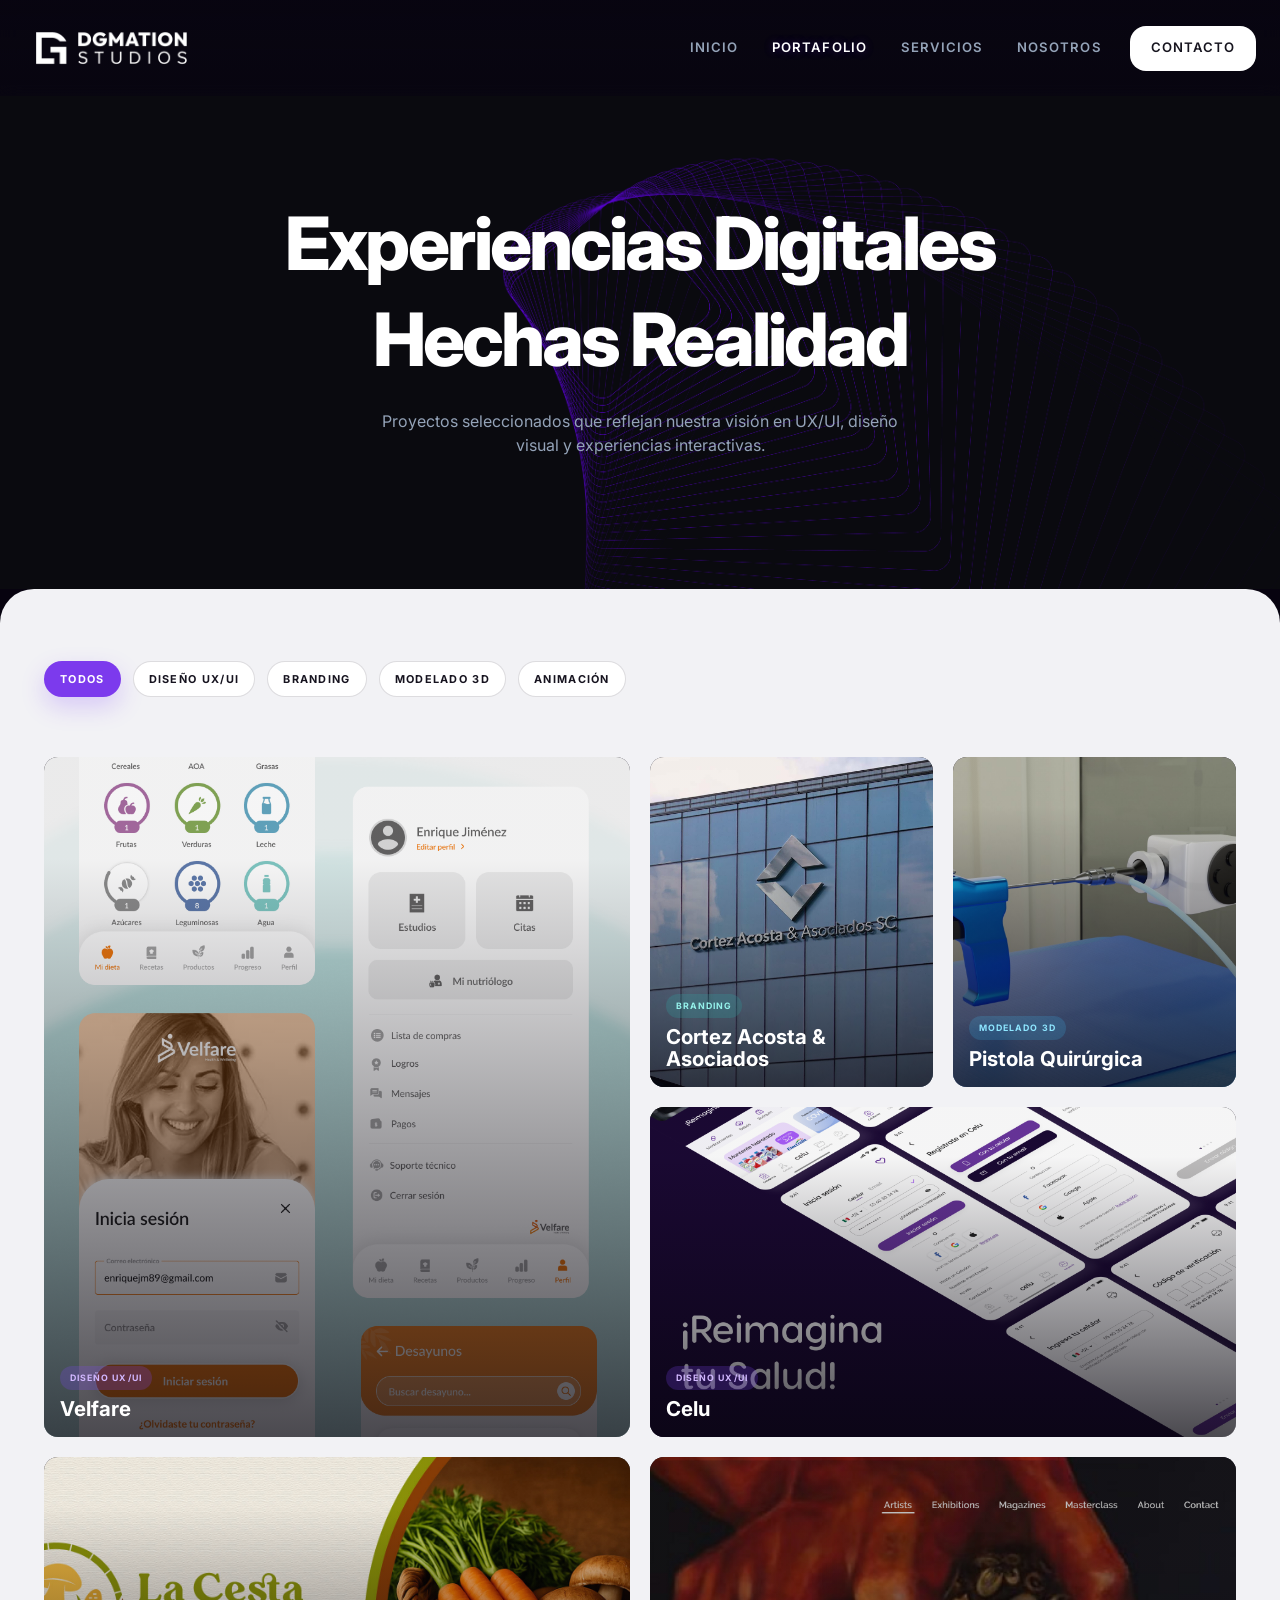
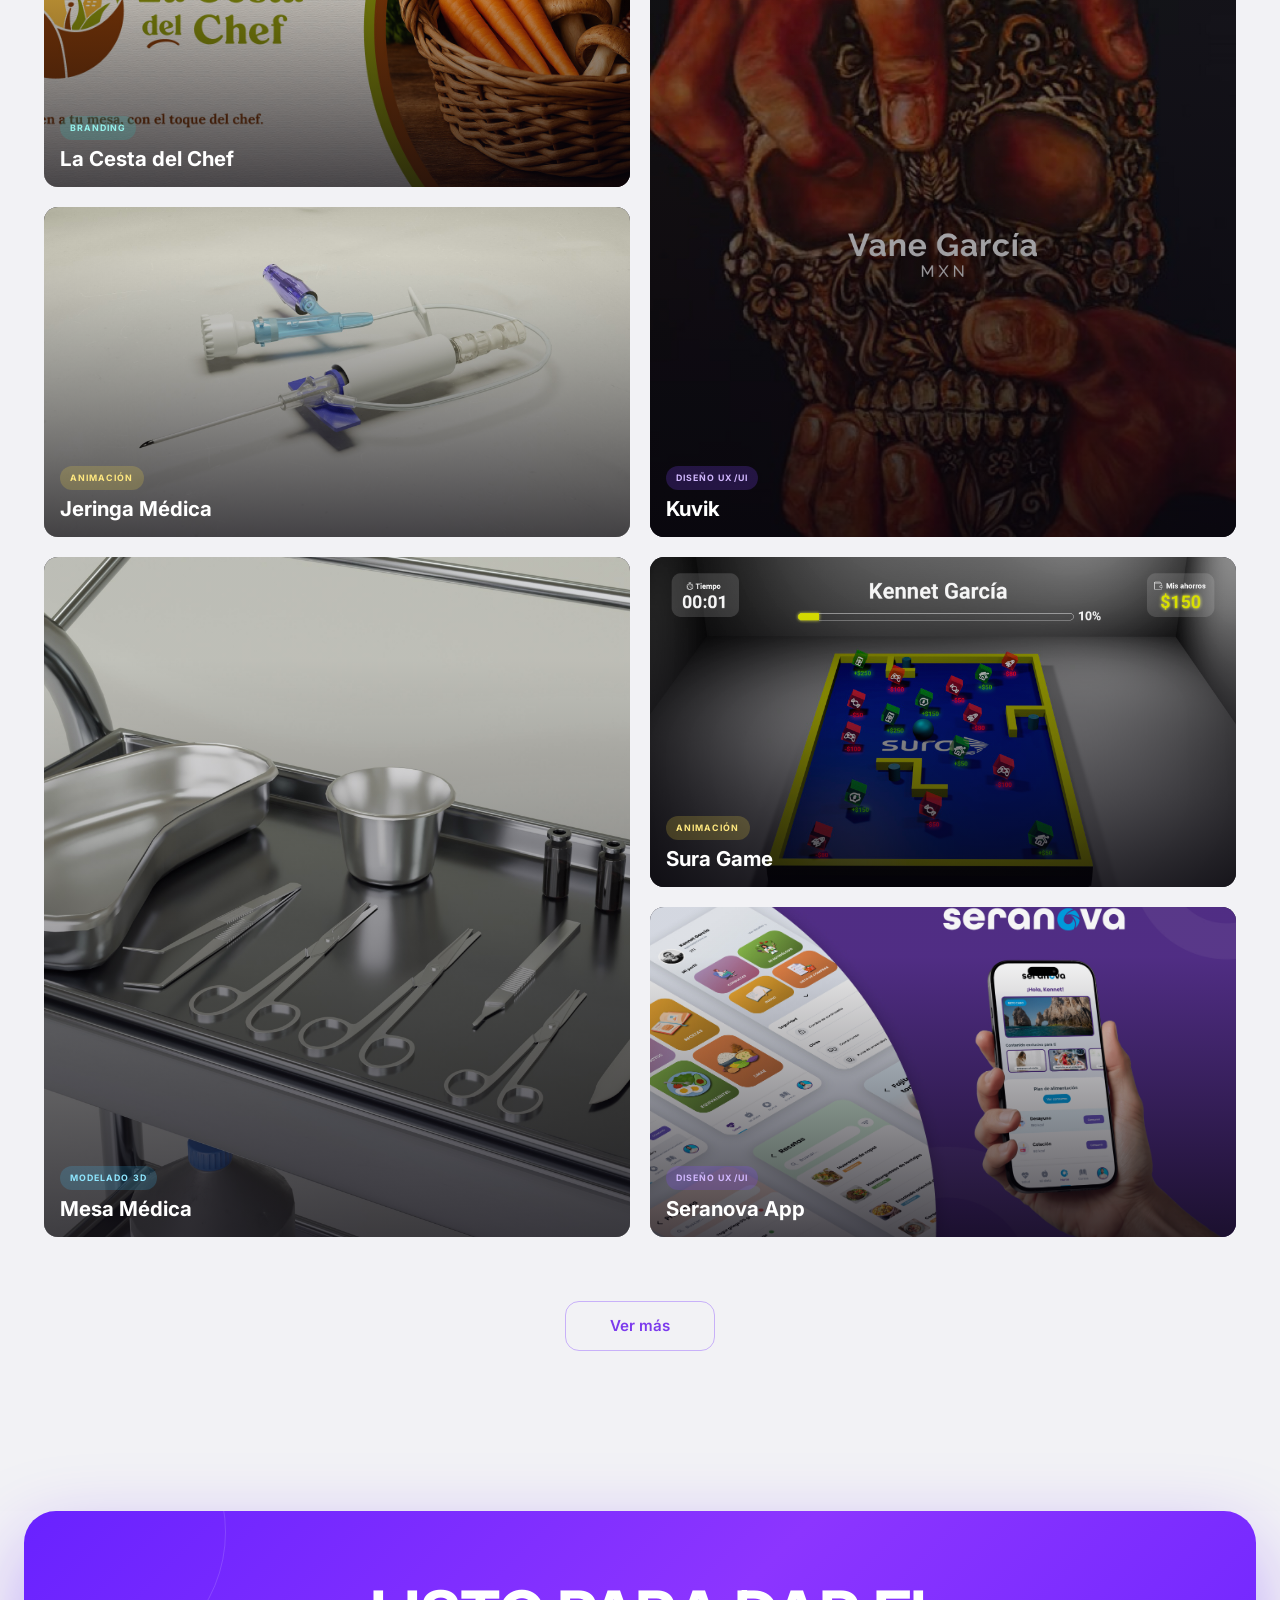
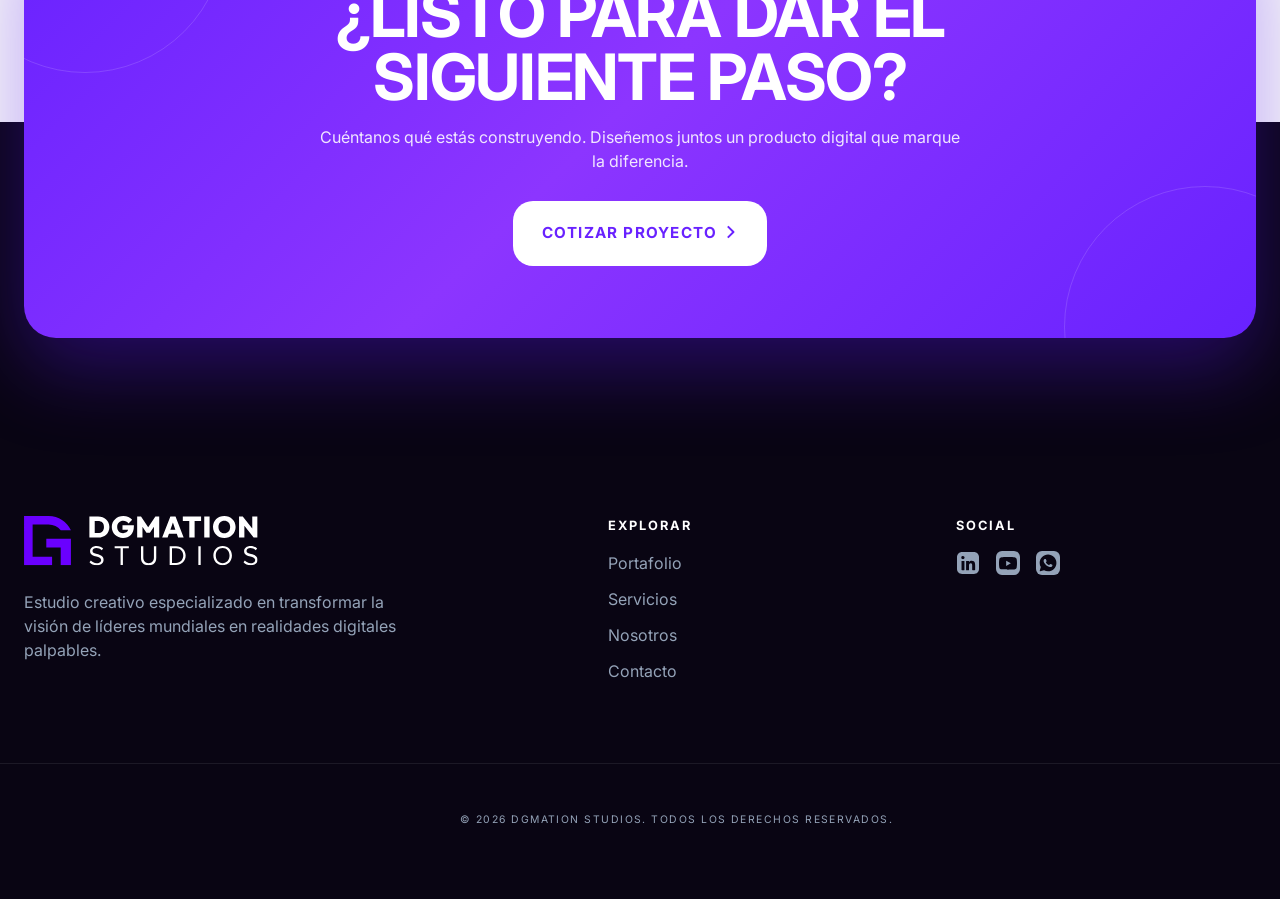
==== commit 1e88d318: "Social media links, portfolio filters, animations modifications before gallery modal dev" ====
--- a/portfolio.html
+++ b/portfolio.html
@@ -25,7 +25,7 @@
     <!-- HEADER -->
     <header class="header">
       <div class="container navbar">
-        <a href="index.html#hero" class="logo">
+        <a href="index.html#top" class="logo">
           <img src="assets/images/logo-white.png" alt="Logo DGMATION Studios" />
         </a>
 
@@ -208,14 +208,14 @@
                     </article>
 
                     <!-- 6 -->
-                    <article class="portfolio-editorial-card portfolio-editorial-card--xl" data-category="branding">
+                    <article class="portfolio-editorial-card portfolio-editorial-card--xl" data-category="uxui">
                     <a href="#" class="portfolio-editorial-link">
                         <img
                         src="assets/images/portfolio/kuvik-image.jpg"
                         alt="Proyecto The Obsidian Identity"
                         />
                         <div class="portfolio-editorial-overlay">
-                        <p class="portfolio-card-tag portfolio-card-tag--teal">Branding</p>
+                        <p class="portfolio-card-tag portfolio-card-tag--purple">Diseño UX/UI</p>
                         <h3>Kuvik</h3>
                         </div>
                     </a>
@@ -276,10 +276,52 @@
                         </div>
                     </a>
                     </article>
+
+                    <!-- 11 -->
+                    <article class="portfolio-editorial-card portfolio-editorial-card--wide" data-category="uxui">
+                    <a href="#" class="portfolio-editorial-link">
+                        <img
+                        src="assets/images/portfolio/nuclowealth-image.jpg"
+                        alt="Proyecto Tech Narrative"
+                        />
+                        <div class="portfolio-editorial-overlay">
+                        <p class="portfolio-card-tag portfolio-card-tag--purple">Diseño UX/UI</p>
+                        <h3>Nuclo Wealth</h3>
+                        </div>
+                    </a>
+                    </article>
+
+                    <!-- 12 -->
+                    <article class="portfolio-editorial-card portfolio-editorial-card--wide" data-category="branding">
+                    <a href="#" class="portfolio-editorial-link">
+                        <img
+                        src="assets/images/portfolio/dynamicmeters-image.jpg"
+                        alt="Proyecto Vanta Shapes"
+                        />
+                        <div class="portfolio-editorial-overlay">
+                        <p class="portfolio-card-tag portfolio-card-tag--teal">Branding</p>
+                        <h3>Dynamic Meters</h3>
+                        </div>
+                    </a>
+                    </article>
+
+                    <!-- 13 -->
+                    <article class="portfolio-editorial-card portfolio-editorial-card--xl" data-category="modelado-3d">
+                    <a href="#" class="portfolio-editorial-link">
+                        <img
+                        src="assets/images/portfolio/hidrante-image.jpg"
+                        alt="Proyecto The Obsidian Identity"
+                        />
+                        <div class="portfolio-editorial-overlay">
+                        <p class="portfolio-card-tag portfolio-card-tag--cyan">Modelado 3D</p>
+                        <h3>Hidrante</h3>
+                        </div>
+                    </a>
+                    </article>
                 </div>
 
-                <div class="portfolio-showcase-more">
-                    <button class="btn btn-outline portfolio-more-btn" type="button">
+                <div class="portfolio-showcase-more" id="portfolioShowcaseMore">
+                    <button class="btn btn-outline portfolio-more-btn" id="portfolioMoreBtn" type="button">
                     Ver más
                     </button>
                 </div>
@@ -298,8 +340,26 @@
             <a
               href="#contactModal"
               class="btn btn-light cta-contact js-open-contact"
-              >Cotizar Proyecto</a
             >
+              <span>Cotizar Proyecto</span>
+
+              <span class="cta-contact-arrow" aria-hidden="true">
+                <svg
+                  xmlns="http://www.w3.org/2000/svg"
+                  width="24"
+                  height="24"
+                  viewBox="0 0 24 24"
+                  fill="none"
+                >
+                  <path
+                    fill-rule="evenodd"
+                    clip-rule="evenodd"
+                    d="M16.1569 12.711L10.4999 18.368L9.08594 16.954L14.0359 12.004L9.08594 7.05401L10.4999 5.64001L16.1569 11.297C16.3444 11.4845 16.4497 11.7389 16.4497 12.004C16.4497 12.2692 16.3444 12.5235 16.1569 12.711Z"
+                    fill="currentColor"
+                  />
+                </svg>
+              </span>
+            </a>
           </div>
         </div>
       </section>
@@ -335,13 +395,22 @@
           <h3>Social</h3>
           <ul class="footer-social">
             <li>
-              <a href="#" class="social-link social-linkedin" aria-label="LinkedIn">
-                <svg xmlns="http://www.w3.org/2000/svg" width="24" height="24" viewBox="0 0 24 24" fill="none">
-                  <path d="M17.9829 1H6.01713C4.6865 1 3.41038 1.52859 2.46948 2.46948C1.52859 3.41038 1 4.6865 1 6.01713V17.9829C1 19.3135 1.52859 20.5896 2.46948 21.5305C3.41038 22.4714 4.6865 23 6.01713 23H17.9829C19.3135 23 20.5896 22.4714 21.5305 21.5305C22.4714 20.5896 23 19.3135 23 17.9829V6.01713C23 4.6865 22.4714 3.41038 21.5305 2.46948C20.5896 1.52859 19.3135 1 17.9829 1ZM8.43826 18.7602C8.44179 18.8216 8.43274 18.8831 8.41165 18.9409C8.39056 18.9987 8.35788 19.0515 8.31562 19.0962C8.27335 19.1409 8.2224 19.1765 8.16588 19.2008C8.10937 19.2251 8.04849 19.2375 7.98697 19.2374H5.97877C5.85766 19.2345 5.74255 19.1841 5.65817 19.0972C5.57378 19.0103 5.52686 18.8938 5.52749 18.7726V10.4205C5.52583 10.3602 5.53628 10.3002 5.55821 10.244C5.58015 10.1878 5.61312 10.1366 5.6552 10.0934C5.69727 10.0501 5.74758 10.0158 5.80316 9.99232C5.85873 9.96887 5.91845 9.9568 5.97877 9.95682H7.98697C8.0473 9.9568 8.10701 9.96887 8.16259 9.99232C8.21817 10.0158 8.26848 10.0501 8.31055 10.0934C8.35262 10.1366 8.3856 10.1878 8.40753 10.244C8.42947 10.3002 8.43992 10.3602 8.43826 10.4205V18.7602ZM6.94564 8.20021C6.72822 8.19858 6.51325 8.15414 6.313 8.06943C6.11275 7.98472 5.93115 7.8614 5.77856 7.7065C5.62597 7.55161 5.50539 7.36818 5.42369 7.16669C5.34199 6.96519 5.30078 6.74958 5.30241 6.53215C5.30404 6.31473 5.34848 6.09976 5.43319 5.89951C5.5179 5.69926 5.64122 5.51766 5.79611 5.36507C5.951 5.21249 6.13444 5.0919 6.33593 5.0102C6.53743 4.9285 6.75304 4.88729 6.97046 4.88892C7.40202 4.90296 7.81101 5.08509 8.11016 5.39645C8.40931 5.70782 8.57493 6.12377 8.5717 6.55554C8.56846 6.98731 8.39661 7.40073 8.09282 7.70757C7.78903 8.01441 7.37736 8.19039 6.94564 8.19795M19.1494 18.7467C19.1489 18.8607 19.1042 18.97 19.0246 19.0517C18.9451 19.1333 18.8369 19.1809 18.723 19.1844H16.6031C16.4889 19.1809 16.3806 19.1331 16.3011 19.0513C16.2215 18.9694 16.1769 18.8597 16.1766 18.7455V14.8826C16.1766 14.3061 16.3526 12.3746 14.6468 12.3746C13.3166 12.3746 13.0537 13.7284 13.003 14.3309V18.8335C13.003 18.9479 12.9585 19.0578 12.8789 19.14C12.7993 19.2221 12.6908 19.27 12.5765 19.2735H10.5198C10.4033 19.2732 10.2917 19.2268 10.2094 19.1443C10.1271 19.0618 10.0809 18.95 10.0809 18.8335V10.3799C10.0844 10.2656 10.1323 10.1571 10.2145 10.0775C10.2966 9.99788 10.4065 9.95338 10.5209 9.95344H12.5765C12.6909 9.95338 12.8008 9.99788 12.883 10.0775C12.9651 10.1571 13.013 10.2656 13.0165 10.3799V11.1076C13.3167 10.6683 13.731 10.3193 14.215 10.0982C14.6989 9.8771 15.234 9.79233 15.7626 9.85303C19.1867 9.85303 19.1743 13.0515 19.1743 14.8702L19.1494 18.7467Z" fill="#94A3B8"/>
+              <a href="https://www.linkedin.com/in/david-esa%C3%BA-gonz%C3%A1lez-guti%C3%A9rrez-844838271/" class="social-link social-linkedin" aria-label="LinkedIn" target="_blank" rel="noopener noreferrer">
+                <svg
+                  xmlns="http://www.w3.org/2000/svg"
+                  width="24"
+                  height="24"
+                  viewBox="0 0 24 24"
+                  fill="none"
+                >
+                  <path
+                    d="M17.9829 1H6.01713C4.6865 1 3.41038 1.52859 2.46948 2.46948C1.52859 3.41038 1 4.6865 1 6.01713V17.9829C1 19.3135 1.52859 20.5896 2.46948 21.5305C3.41038 22.4714 4.6865 23 6.01713 23H17.9829C19.3135 23 20.5896 22.4714 21.5305 21.5305C22.4714 20.5896 23 19.3135 23 17.9829V6.01713C23 4.6865 22.4714 3.41038 21.5305 2.46948C20.5896 1.52859 19.3135 1 17.9829 1ZM8.43826 18.7602C8.44179 18.8216 8.43274 18.8831 8.41165 18.9409C8.39056 18.9987 8.35788 19.0515 8.31562 19.0962C8.27335 19.1409 8.2224 19.1765 8.16588 19.2008C8.10937 19.2251 8.04849 19.2375 7.98697 19.2374H5.97877C5.85766 19.2345 5.74255 19.1841 5.65817 19.0972C5.57378 19.0103 5.52686 18.8938 5.52749 18.7726V10.4205C5.52583 10.3602 5.53628 10.3002 5.55821 10.244C5.58015 10.1878 5.61312 10.1366 5.6552 10.0934C5.69727 10.0501 5.74758 10.0158 5.80316 9.99232C5.85873 9.96887 5.91845 9.9568 5.97877 9.95682H7.98697C8.0473 9.9568 8.10701 9.96887 8.16259 9.99232C8.21817 10.0158 8.26848 10.0501 8.31055 10.0934C8.35262 10.1366 8.3856 10.1878 8.40753 10.244C8.42947 10.3002 8.43992 10.3602 8.43826 10.4205V18.7602ZM6.94564 8.20021C6.72822 8.19858 6.51325 8.15414 6.313 8.06943C6.11275 7.98472 5.93115 7.8614 5.77856 7.7065C5.62597 7.55161 5.50539 7.36818 5.42369 7.16669C5.34199 6.96519 5.30078 6.74958 5.30241 6.53215C5.30404 6.31473 5.34848 6.09976 5.43319 5.89951C5.5179 5.69926 5.64122 5.51766 5.79611 5.36507C5.951 5.21249 6.13444 5.0919 6.33593 5.0102C6.53743 4.9285 6.75304 4.88729 6.97046 4.88892C7.40202 4.90296 7.81101 5.08509 8.11016 5.39645C8.40931 5.70782 8.57493 6.12377 8.5717 6.55554C8.56846 6.98731 8.39661 7.40073 8.09282 7.70757C7.78903 8.01441 7.37736 8.19039 6.94564 8.19795M19.1494 18.7467C19.1489 18.8607 19.1042 18.97 19.0246 19.0517C18.9451 19.1333 18.8369 19.1809 18.723 19.1844H16.6031C16.4889 19.1809 16.3806 19.1331 16.3011 19.0513C16.2215 18.9694 16.1769 18.8597 16.1766 18.7455V14.8826C16.1766 14.3061 16.3526 12.3746 14.6468 12.3746C13.3166 12.3746 13.0537 13.7284 13.003 14.3309V18.8335C13.003 18.9479 12.9585 19.0578 12.8789 19.14C12.7993 19.2221 12.6908 19.27 12.5765 19.2735H10.5198C10.4033 19.2732 10.2917 19.2268 10.2094 19.1443C10.1271 19.0618 10.0809 18.95 10.0809 18.8335V10.3799C10.0844 10.2656 10.1323 10.1571 10.2145 10.0775C10.2966 9.99788 10.4065 9.95338 10.5209 9.95344H12.5765C12.6909 9.95338 12.8008 9.99788 12.883 10.0775C12.9651 10.1571 13.013 10.2656 13.0165 10.3799V11.1076C13.3167 10.6683 13.731 10.3193 14.215 10.0982C14.6989 9.8771 15.234 9.79233 15.7626 9.85303C19.1867 9.85303 19.1743 13.0515 19.1743 14.8702L19.1494 18.7467Z"
+                    fill="#94A3B8"
+                  />
                 </svg>
               </a>
             </li>
-
+            <!--  
             <li>
               <a href="#" class="social-link social-instagram"
                 ><svg
@@ -359,25 +428,49 @@
                 </svg>
               </a>
             </li>
-
+            -->
             <li>
-              <a href="#" class="social-link social-youtube" aria-label="YouTube">
-                <svg xmlns="http://www.w3.org/2000/svg" width="24" height="24" viewBox="0 0 24 24" fill="none">
+              <a href="https://www.youtube.com/@DavidGonzalez-pk9kh" class="social-link social-youtube" aria-label="YouTube" target="_blank" rel="noopener noreferrer">
+                <svg
+                  xmlns="http://www.w3.org/2000/svg"
+                  width="24"
+                  height="24"
+                  viewBox="0 0 24 24"
+                  fill="none"
+                >
                   <rect width="24" height="24" rx="6" fill="#94A3B8" />
-                  <path d="M12.0003 18.6387C12.0336 18.6387 17.6335 18.6373 19.033 18.2612C19.8074 18.0534 20.4173 17.4419 20.6243 16.6652C20.9988 15.2633 21 12.3454 21 12.3196C21 12.3196 21.0004 9.38208 20.6243 7.97397C20.4173 7.19719 19.8074 6.58507 19.033 6.37739C17.6335 6.00119 12.0336 5.99993 12.0003 5.99992C12.0003 5.99992 6.37139 6.00008 4.96756 6.37739C4.19311 6.58501 3.58328 7.19711 3.37629 7.97397C3.00021 9.38205 3 12.3196 3 12.3196C3.00001 12.3453 3.00181 15.2633 3.37629 16.6652C3.58328 17.442 4.19314 18.0535 4.96756 18.2612C6.37132 18.6384 12.0003 18.6387 12.0003 18.6387ZM10.159 9.65194L14.8638 12.3196L10.159 14.9867V9.65194Z" fill="#090513"/>
+                  <path
+                    d="M12.0003 18.6387C12.0336 18.6387 17.6335 18.6373 19.033 18.2612C19.8074 18.0534 20.4173 17.4419 20.6243 16.6652C20.9988 15.2633 21 12.3454 21 12.3196C21 12.3196 21.0004 9.38208 20.6243 7.97397C20.4173 7.19719 19.8074 6.58507 19.033 6.37739C17.6335 6.00119 12.0336 5.99993 12.0003 5.99992C12.0003 5.99992 6.37139 6.00008 4.96756 6.37739C4.19311 6.58501 3.58328 7.19711 3.37629 7.97397C3.00021 9.38205 3 12.3196 3 12.3196C3.00001 12.3453 3.00181 15.2633 3.37629 16.6652C3.58328 17.442 4.19314 18.0535 4.96756 18.2612C6.37132 18.6384 12.0003 18.6387 12.0003 18.6387ZM10.159 9.65194L14.8638 12.3196L10.159 14.9867V9.65194Z"
+                    fill="#090513"
+                  />
                 </svg>
               </a>
             </li>
-
             <li>
-              <a href="#" class="social-link social-behance" aria-label="Behance">
-                <svg xmlns="http://www.w3.org/2000/svg" width="24" height="24" viewBox="0 0 24 24" fill="none">
-                  <rect width="24" height="24" rx="6" fill="#94A3B8" />
-                  <path d="M8.75752 6.52916C9.2256 6.52916 9.69368 6.57381 10.1395 6.6631C10.5184 6.7524 10.875 6.90867 11.2094 7.13191C11.4991 7.35516 11.7443 7.64537 11.9003 7.98024C12.0787 8.4044 12.1678 8.85088 12.1455 9.29737C12.1678 9.7885 12.0341 10.2796 11.7889 10.7038C11.5214 11.1056 11.1425 11.4182 10.719 11.6191C11.3208 11.7754 11.8335 12.1549 12.1678 12.646C12.5022 13.1818 12.6582 13.8069 12.6582 14.4319C12.6582 14.9454 12.569 15.4365 12.3461 15.883C12.1455 16.2849 11.8558 16.6197 11.5214 16.9099C11.1648 17.1778 10.7413 17.3787 10.3178 17.4904C9.872 17.6243 9.40391 17.669 8.93583 17.669H3.76465V6.50684H8.75752V6.52916ZM8.44546 11.0387C8.8021 11.061 9.18102 10.9494 9.47078 10.7261C9.76055 10.4806 9.91658 10.101 9.872 9.6992C9.872 9.47596 9.82742 9.25272 9.73826 9.0518C9.6491 8.89553 9.53765 8.76158 9.38162 8.67229C9.2256 8.58299 9.04728 8.49369 8.86897 8.47137C8.66836 8.42672 8.46775 8.42672 8.26715 8.42672H6.08277V11.0387H8.44546ZM8.5792 15.816C8.8021 15.816 9.02499 15.7937 9.2256 15.7491C9.4262 15.7044 9.60452 15.6151 9.78284 15.5035C9.93887 15.3919 10.0726 15.2356 10.1618 15.057C10.2732 14.8338 10.3178 14.5882 10.2955 14.3426C10.3401 13.8738 10.1618 13.4274 9.82742 13.1148C9.47078 12.8469 9.04728 12.7353 8.60149 12.7576H6.08277V15.8384H8.5792V15.816Z" fill="#090513"/>
-                  <path d="M15.9571 15.7711C16.336 16.106 16.8264 16.2846 17.3167 16.2623C17.718 16.2623 18.0969 16.1506 18.4089 15.9274C18.6764 15.7488 18.8547 15.5032 18.9662 15.213H20.8162C20.6156 16.039 20.1252 16.7757 19.4565 17.2892C18.8101 17.7357 18.03 17.9366 17.2276 17.9142C16.6703 17.9142 16.1131 17.825 15.5782 17.6017C15.1101 17.4008 14.6866 17.1106 14.3522 16.7311C14.0179 16.3292 13.7504 15.8827 13.5721 15.3916C13.3715 14.8335 13.2823 14.2531 13.3046 13.6726C13.3046 13.0922 13.3938 12.5341 13.5944 11.976C14.1293 10.4133 15.6004 9.36406 17.2499 9.38639C17.8517 9.36406 18.4312 9.52033 18.9662 9.78822C19.4342 10.0561 19.8578 10.4133 20.1698 10.8598C20.4819 11.3286 20.727 11.8421 20.8385 12.4002C20.9722 12.9806 21.0168 13.6057 20.9945 14.2084H15.4667C15.3998 14.7665 15.5781 15.3246 15.9571 15.7711ZM18.3643 11.5072C18.0523 11.1947 17.6288 11.0384 17.183 11.0607C16.8932 11.0607 16.6035 11.1054 16.3583 11.2393C16.1577 11.3509 15.9794 11.5072 15.8233 11.6858C15.6896 11.8644 15.6004 12.043 15.5336 12.2662C15.489 12.4448 15.4444 12.6234 15.4444 12.802H18.877C18.8324 12.3332 18.6541 11.8867 18.3643 11.5072Z" fill="#090513"/>
-                  <path d="M19.2781 7.26562H14.9985V8.35951H19.2781V7.26562Z" fill="#090513"/>
-                </svg>
-              </a>
+               <a
+                  href="https://wa.me/525568031496?text=Hola%2C%20vi%20el%20sitio%20de%20DGMATION%20STUDIOS%20y%20me%20gustar%C3%ADa%20hablar%20sobre%20un%20proyecto."
+                  class="social-link social-whatsapp"
+                  aria-label="WhatsApp"
+                  target="_blank"
+                  rel="noopener noreferrer"
+                >
+                  <svg
+                    xmlns="http://www.w3.org/2000/svg"
+                    width="24"
+                    height="24"
+                    viewBox="0 0 24 24"
+                    fill="none"
+                  >
+                    <rect width="24" height="24" rx="6" fill="#94A3B8" />
+
+                    <path
+                      fill-rule="evenodd"
+                      clip-rule="evenodd"
+                      d="M2.18398 21.331C2.16514 21.3988 2.16451 21.4704 2.18217 21.5385C2.19982 21.6066 2.23512 21.6689 2.28452 21.719C2.33392 21.7691 2.39566 21.8053 2.46351 21.8239C2.53137 21.8425 2.60293 21.8429 2.67098 21.825L7.27798 20.621C8.73967 21.4128 10.3757 21.8276 12.038 21.828H12.042C17.528 21.828 22 17.382 22 11.916C22.0034 10.6126 21.7475 9.32149 21.2472 8.11785C20.7469 6.91422 20.0123 5.8221 19.086 4.90505C18.1613 3.98046 17.0629 3.24782 15.854 2.74927C14.6451 2.25072 13.3496 1.9961 12.042 2.00005C6.55598 2.00005 2.08398 6.44604 2.08398 11.911C2.08398 13.65 2.54198 15.358 3.41398 16.865L2.18398 21.331ZM8.88598 7.17005C9.06898 7.17505 9.27198 7.18505 9.46498 7.61305C9.59298 7.89805 9.80798 8.42305 9.98398 8.85105C10.121 9.18405 10.233 9.45805 10.261 9.51405C10.326 9.64205 10.365 9.78905 10.281 9.96205L10.253 10.02C10.185 10.16 10.137 10.26 10.023 10.39L9.87998 10.56C9.79498 10.664 9.70998 10.766 9.63798 10.838C9.50898 10.966 9.37598 11.104 9.52398 11.36C9.67198 11.616 10.192 12.458 10.959 13.137C11.52 13.643 12.1636 14.0489 12.862 14.337C12.932 14.367 12.9887 14.3924 13.032 14.413C13.289 14.541 13.442 14.521 13.59 14.349C13.739 14.176 14.233 13.6 14.407 13.344C14.575 13.088 14.747 13.128 14.985 13.216C15.223 13.305 16.489 13.926 16.746 14.053L16.889 14.123C17.068 14.208 17.189 14.267 17.241 14.353C17.305 14.462 17.305 14.973 17.093 15.575C16.875 16.175 15.826 16.751 15.351 16.795L15.216 16.811C14.78 16.863 14.228 16.931 12.26 16.156C9.83398 15.202 8.23298 12.836 7.90998 12.357L7.85698 12.281L7.85198 12.273C7.70398 12.076 6.80298 10.871 6.80298 9.62705C6.80298 8.43705 7.38998 7.81705 7.65698 7.53505L7.70398 7.48505C7.79041 7.38742 7.896 7.30862 8.01419 7.25357C8.13238 7.19852 8.26064 7.16838 8.39098 7.16505C8.56398 7.16505 8.73798 7.16505 8.88598 7.17005Z"
+                      fill="#090513"
+                    />
+                  </svg>
+                </a>
             </li>
           </ul>
         </div>
@@ -502,7 +595,7 @@
                 <span class="contact-modal-detail-label">Teléfono / WhatsApp</span>
 
                 <a
-                  href="https://wa.me/525568031496?text=Hola%2C%20vi%20el%20sitio%20de%20DGMATION%20Studios%20y%20me%20gustaría%20hablar%20sobre%20un%20proyecto."
+                  href="https://wa.me/525568031496?text=Hola%2C%20vi%20el%20sitio%20de%20DGMATION%20STUDIOS%20y%20me%20gustaría%20hablar%20sobre%20un%20proyecto."
                   class="contact-modal-direct-link contact-modal-phone-link"
                   target="_blank"
                   rel="noopener noreferrer"
@@ -562,9 +655,11 @@
             <ul class="contact-modal-social-icons">
               <li>
                 <a
-                  href="#"
+                  href="https://www.linkedin.com/in/david-esa%C3%BA-gonz%C3%A1lez-guti%C3%A9rrez-844838271/"
                   class="contact-social-link contact-social-linkedin"
                   aria-label="LinkedIn"
+                  target="_blank" 
+                  rel="noopener noreferrer"
                 >
                     <svg
                     xmlns="http://www.w3.org/2000/svg"
@@ -580,7 +675,8 @@
                   </svg>
                 </a>
               </li>
-
+              
+              <!--  
               <li>
                 <a
                   href="#"
@@ -602,12 +698,14 @@
                   </svg>
                 </a>
               </li>
-
+              -->
               <li>
                 <a
-                  href="#"
+                  href="https://www.youtube.com/@DavidGonzalez-pk9kh"
                   class="contact-social-link contact-social-youtube"
                   aria-label="YouTube"
+                  target="_blank" 
+                  rel="noopener noreferrer"
                 >
                   <svg
                     xmlns="http://www.w3.org/2000/svg"
@@ -627,9 +725,11 @@
 
               <li>
                 <a
-                  href="#"
-                  class="contact-social-link contact-social-behance"
-                  aria-label="Behance"
+                  href="https://wa.me/525568031496?text=Hola%2C%20vi%20el%20sitio%20de%20DGMATION%20STUDIOS%20y%20me%20gustar%C3%ADa%20hablar%20sobre%20un%20proyecto."
+                  class="contact-social-link contact-social-whatsapp"
+                  aria-label="WhatsApp"
+                  target="_blank"
+                  rel="noopener noreferrer"
                 >
                   <svg
                     xmlns="http://www.w3.org/2000/svg"
@@ -639,16 +739,11 @@
                     fill="none"
                   >
                     <rect width="24" height="24" rx="6" fill="#94A3B8" />
+
                     <path
-                      d="M8.75752 6.52916C9.2256 6.52916 9.69368 6.57381 10.1395 6.6631C10.5184 6.7524 10.875 6.90867 11.2094 7.13191C11.4991 7.35516 11.7443 7.64537 11.9003 7.98024C12.0787 8.4044 12.1678 8.85088 12.1455 9.29737C12.1678 9.7885 12.0341 10.2796 11.7889 10.7038C11.5214 11.1056 11.1425 11.4182 10.719 11.6191C11.3208 11.7754 11.8335 12.1549 12.1678 12.646C12.5022 13.1818 12.6582 13.8069 12.6582 14.4319C12.6582 14.9454 12.569 15.4365 12.3461 15.883C12.1455 16.2849 11.8558 16.6197 11.5214 16.9099C11.1648 17.1778 10.7413 17.3787 10.3178 17.4904C9.872 17.6243 9.40391 17.669 8.93583 17.669H3.76465V6.50684H8.75752V6.52916ZM8.44546 11.0387C8.8021 11.061 9.18102 10.9494 9.47078 10.7261C9.76055 10.4806 9.91658 10.101 9.872 9.6992C9.872 9.47596 9.82742 9.25272 9.73826 9.0518C9.6491 8.89553 9.53765 8.76158 9.38162 8.67229C9.2256 8.58299 9.04728 8.49369 8.86897 8.47137C8.66836 8.42672 8.46775 8.42672 8.26715 8.42672H6.08277V11.0387H8.44546ZM8.5792 15.816C8.8021 15.816 9.02499 15.7937 9.2256 15.7491C9.4262 15.7044 9.60452 15.6151 9.78284 15.5035C9.93887 15.3919 10.0726 15.2356 10.1618 15.057C10.2732 14.8338 10.3178 14.5882 10.2955 14.3426C10.3401 13.8738 10.1618 13.4274 9.82742 13.1148C9.47078 12.8469 9.04728 12.7353 8.60149 12.7576H6.08277V15.8384H8.5792V15.816Z"
-                      fill="#090513"
-                    />
-                    <path
-                      d="M15.9571 15.7711C16.336 16.106 16.8264 16.2846 17.3167 16.2623C17.718 16.2623 18.0969 16.1506 18.4089 15.9274C18.6764 15.7488 18.8547 15.5032 18.9662 15.213H20.8162C20.6156 16.039 20.1252 16.7757 19.4565 17.2892C18.8101 17.7357 18.03 17.9366 17.2276 17.9142C16.6703 17.9142 16.1131 17.825 15.5782 17.6017C15.1101 17.4008 14.6866 17.1106 14.3522 16.7311C14.0179 16.3292 13.7504 15.8827 13.5721 15.3916C13.3715 14.8335 13.2823 14.2531 13.3046 13.6726C13.3046 13.0922 13.3938 12.5341 13.5944 11.976C14.1293 10.4133 15.6004 9.36406 17.2499 9.38639C17.8517 9.36406 18.4312 9.52033 18.9662 9.78822C19.4342 10.0561 19.8578 10.4133 20.1698 10.8598C20.4819 11.3286 20.727 11.8421 20.8385 12.4002C20.9722 12.9806 21.0168 13.6057 20.9945 14.2084H15.4667C15.3998 14.7665 15.5781 15.3246 15.9571 15.7711ZM18.3643 11.5072C18.0523 11.1947 17.6288 11.0384 17.183 11.0607C16.8932 11.0607 16.6035 11.1054 16.3583 11.2393C16.1577 11.3509 15.9794 11.5072 15.8233 11.6858C15.6896 11.8644 15.6004 12.043 15.5336 12.2662C15.489 12.4448 15.4444 12.6234 15.4444 12.802H18.877C18.8324 12.3332 18.6541 11.8867 18.3643 11.5072Z"
-                      fill="#090513"
-                    />
-                    <path
-                      d="M19.2781 7.26562H14.9985V8.35951H19.2781V7.26562Z"
+                      fill-rule="evenodd"
+                      clip-rule="evenodd"
+                      d="M2.18398 21.331C2.16514 21.3988 2.16451 21.4704 2.18217 21.5385C2.19982 21.6066 2.23512 21.6689 2.28452 21.719C2.33392 21.7691 2.39566 21.8053 2.46351 21.8239C2.53137 21.8425 2.60293 21.8429 2.67098 21.825L7.27798 20.621C8.73967 21.4128 10.3757 21.8276 12.038 21.828H12.042C17.528 21.828 22 17.382 22 11.916C22.0034 10.6126 21.7475 9.32149 21.2472 8.11785C20.7469 6.91422 20.0123 5.8221 19.086 4.90505C18.1613 3.98046 17.0629 3.24782 15.854 2.74927C14.6451 2.25072 13.3496 1.9961 12.042 2.00005C6.55598 2.00005 2.08398 6.44604 2.08398 11.911C2.08398 13.65 2.54198 15.358 3.41398 16.865L2.18398 21.331ZM8.88598 7.17005C9.06898 7.17505 9.27198 7.18505 9.46498 7.61305C9.59298 7.89805 9.80798 8.42305 9.98398 8.85105C10.121 9.18405 10.233 9.45805 10.261 9.51405C10.326 9.64205 10.365 9.78905 10.281 9.96205L10.253 10.02C10.185 10.16 10.137 10.26 10.023 10.39L9.87998 10.56C9.79498 10.664 9.70998 10.766 9.63798 10.838C9.50898 10.966 9.37598 11.104 9.52398 11.36C9.67198 11.616 10.192 12.458 10.959 13.137C11.52 13.643 12.1636 14.0489 12.862 14.337C12.932 14.367 12.9887 14.3924 13.032 14.413C13.289 14.541 13.442 14.521 13.59 14.349C13.739 14.176 14.233 13.6 14.407 13.344C14.575 13.088 14.747 13.128 14.985 13.216C15.223 13.305 16.489 13.926 16.746 14.053L16.889 14.123C17.068 14.208 17.189 14.267 17.241 14.353C17.305 14.462 17.305 14.973 17.093 15.575C16.875 16.175 15.826 16.751 15.351 16.795L15.216 16.811C14.78 16.863 14.228 16.931 12.26 16.156C9.83398 15.202 8.23298 12.836 7.90998 12.357L7.85698 12.281L7.85198 12.273C7.70398 12.076 6.80298 10.871 6.80298 9.62705C6.80298 8.43705 7.38998 7.81705 7.65698 7.53505L7.70398 7.48505C7.79041 7.38742 7.896 7.30862 8.01419 7.25357C8.13238 7.19852 8.26064 7.16838 8.39098 7.16505C8.56398 7.16505 8.73798 7.16505 8.88598 7.17005Z"
                       fill="#090513"
                     />
                   </svg>
--- a/css/styles.css
+++ b/css/styles.css
@@ -118,7 +118,7 @@
   display: inline-flex;
   align-items: center;
   justify-content: center;
-  gap: 10px;
+  gap: 1px;
   min-height: 52px;
   padding: 0 24px;
   border-radius: 16px;
@@ -166,6 +166,7 @@
   justify-content: center;
   font-size: 1.65rem;
   line-height: 1;
+  transform: translateY(-1px);
 }
 
 .hero-btn-primary svg path {
@@ -312,6 +313,7 @@
   background: transparent;
   border-color: var(--border-soft);
   color: var(--primary);
+  min-width: 170px;
 }
 
 .btn-outline-light:hover {
@@ -1073,6 +1075,44 @@
 }
 
 /* =========================
+   HOME PORTFOLIO REVEAL
+========================= */
+
+.portfolio-home-heading,
+.portfolio-home-card,
+.portfolio-home-cta {
+  opacity: 0;
+  transform: translateY(28px);
+
+  will-change: opacity, transform;
+}
+
+.portfolio-home-heading.is-visible,
+.portfolio-home-card.is-visible,
+.portfolio-home-cta.is-visible {
+  opacity: 1;
+  transform: translateY(0);
+}
+
+.portfolio-home-heading {
+  transition:
+    opacity .95s cubic-bezier(.22,1,.36,1),
+    transform .95s cubic-bezier(.22,1,.36,1);
+}
+
+.portfolio-home-card {
+  transition:
+    opacity .9s cubic-bezier(.22,1,.36,1),
+    transform .9s cubic-bezier(.22,1,.36,1);
+}
+
+.portfolio-home-cta {
+  transition:
+    opacity .85s cubic-bezier(.22,1,.36,1),
+    transform .85s cubic-bezier(.22,1,.36,1);
+}
+
+/* =========================
    CTA BANNER
 ========================= */
 .cta-banner {
@@ -1129,7 +1169,7 @@
 
 .cta-contact {
   min-height: 65px;
-  padding: 0 28px;
+  padding: 0px 24px 0px 28px;
   border-radius: 20px;
   font-size: 0.95rem;
   font-weight: 700;
@@ -1139,6 +1179,14 @@
   color: #6922ff;
 }
 
+.cta-contact-arrow {
+  display: inline-flex;
+  align-items: center;
+  justify-content: center;
+  color: inherit;
+  transform: translateY(-1px);
+}
+
 /* =========================
    FOOTER
 ========================= */
@@ -1247,6 +1295,12 @@
   height: 24px;
 }
 
+.footer .footer-social .social-whatsapp svg path {
+  transform: scale(0.84);
+  transform-origin: center;
+  transform-box: fill-box;
+}
+
 .footer .footer-social svg path,
 .footer .footer-social svg rect {
   transition: fill 0.25s ease;
@@ -1257,16 +1311,18 @@
   fill: #ffffff;
 }
 
-/* Instagram, YouTube, Behance */
+/* Instagram, YouTube, Behance, WhatsApp */
 .footer .footer-social .social-instagram:hover svg rect,
 .footer .footer-social .social-youtube:hover svg rect,
-.footer .footer-social .social-behance:hover svg rect {
+.footer .footer-social .social-behance:hover svg rect,
+.footer .footer-social .social-whatsapp:hover svg rect {
   fill: #ffffff;
 }
 
 .footer .footer-social .social-instagram:hover svg path,
 .footer .footer-social .social-youtube:hover svg path,
-.footer .footer-social .social-behance:hover svg path {
+.footer .footer-social .social-behance:hover svg path,
+.footer .footer-social .social-whatsapp:hover svg path {
   fill: #090513;
 }
 /* =========================
@@ -1819,13 +1875,15 @@
 /* Instagram, YouTube y Behance */
 .contact-social-instagram:hover svg rect,
 .contact-social-youtube:hover svg rect,
-.contact-social-behance:hover svg rect {
+.contact-social-behance:hover svg rect,
+.contact-social-whatsapp:hover svg rect {
   fill: #ffffff;
 }
 
 .contact-social-instagram:hover svg path,
 .contact-social-youtube:hover svg path,
-.contact-social-behance:hover svg path {
+.contact-social-behance:hover svg path,
+.contact-social-whatsapp:hover svg path {
   fill: #090513;
 }
 
--- a/css/portfolio-page.css
+++ b/css/portfolio-page.css
@@ -331,6 +331,10 @@
   margin-top: 64px;
 }
 
+.portfolio-showcase-more[hidden] {
+  display: none !important;
+}
+
 .portfolio-more-btn {
   min-width: 150px;
   min-height: 50px;
@@ -339,6 +343,7 @@
   background: transparent;
   color: var(--primary);
   font-weight: 600;
+  cursor: pointer;
 }
 
 .portfolio-more-btn:hover {
@@ -352,6 +357,23 @@
 .cta {
   padding: 0 0 80px;
   background: #07030f;
+}
+
+.portfolio-editorial-card:not([hidden]) {
+  animation: portfolio-filter-in 0.42s
+    cubic-bezier(0.22, 1, 0.36, 1);
+}
+
+@keyframes portfolio-filter-in {
+  from {
+    opacity: 0;
+    transform: translateY(12px) scale(0.985);
+  }
+
+  to {
+    opacity: 1;
+    transform: translateY(0) scale(1);
+  }
 }
 
 /* =========================
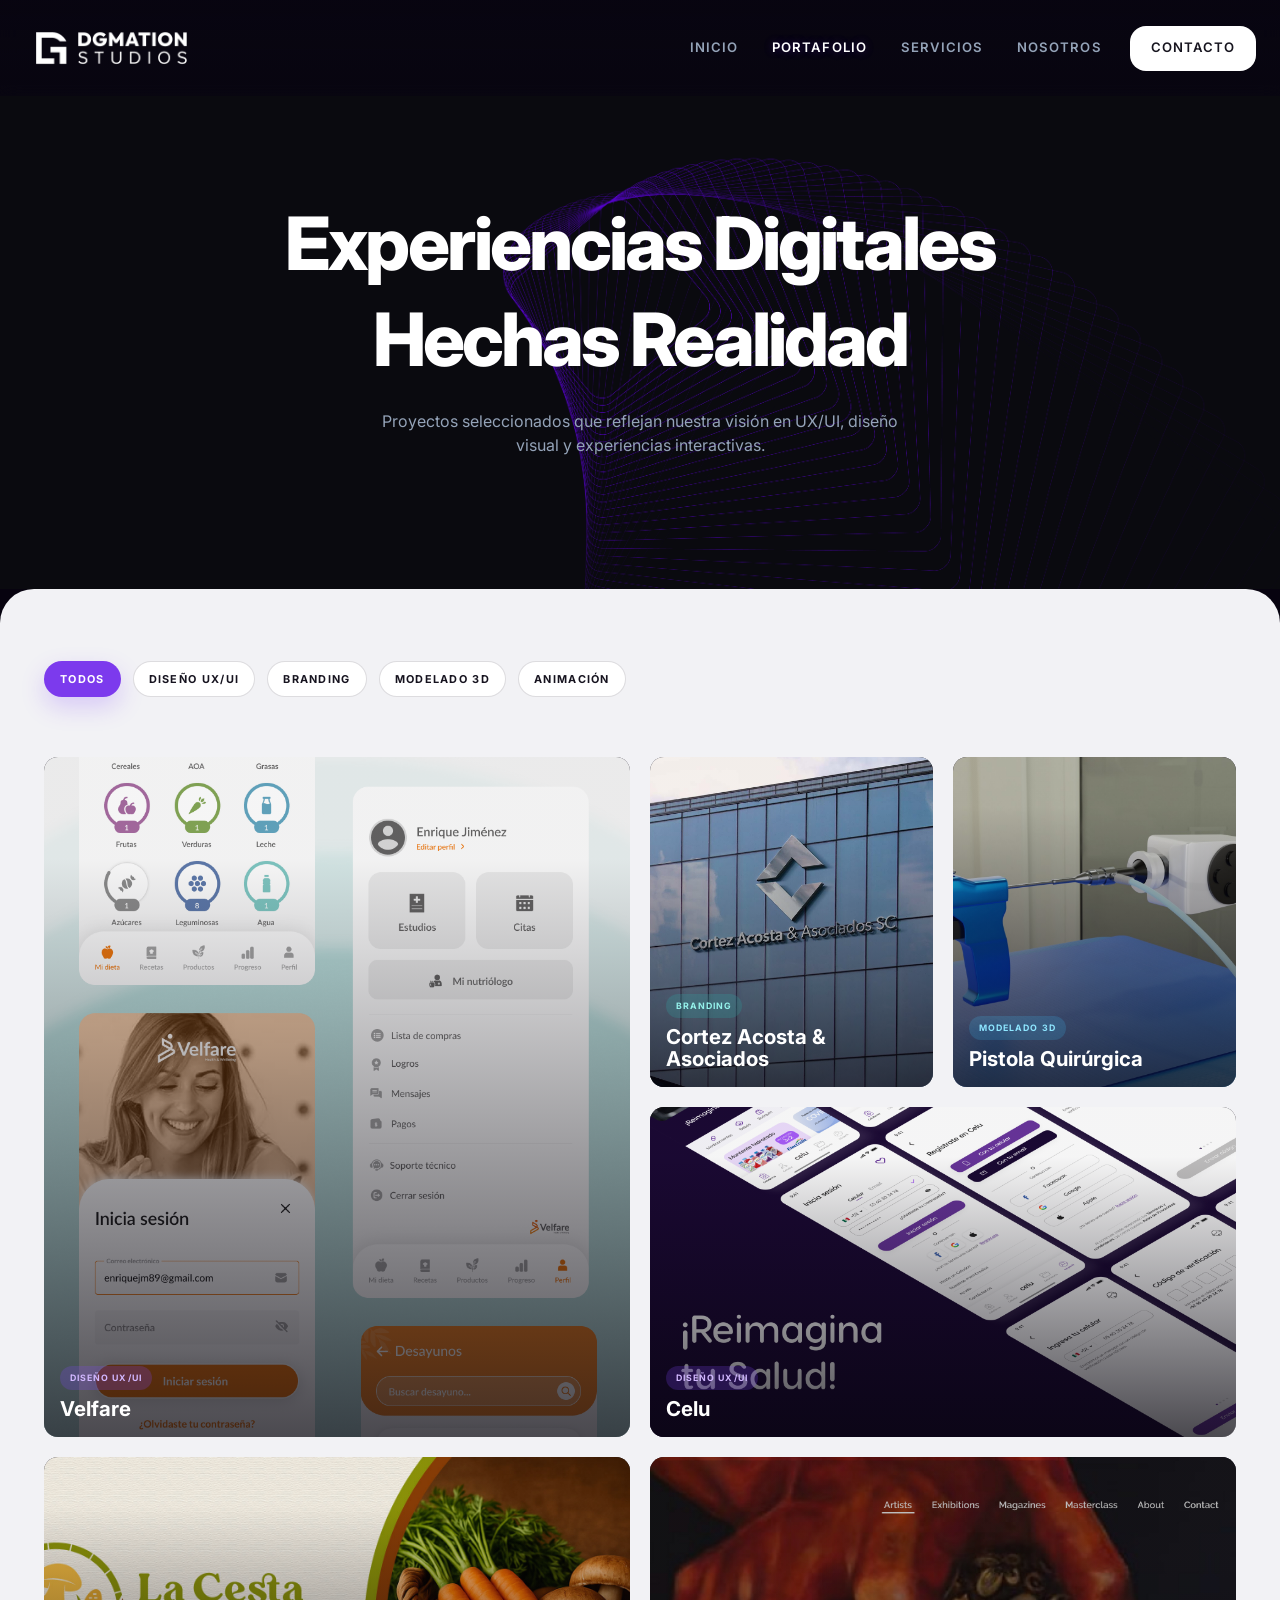
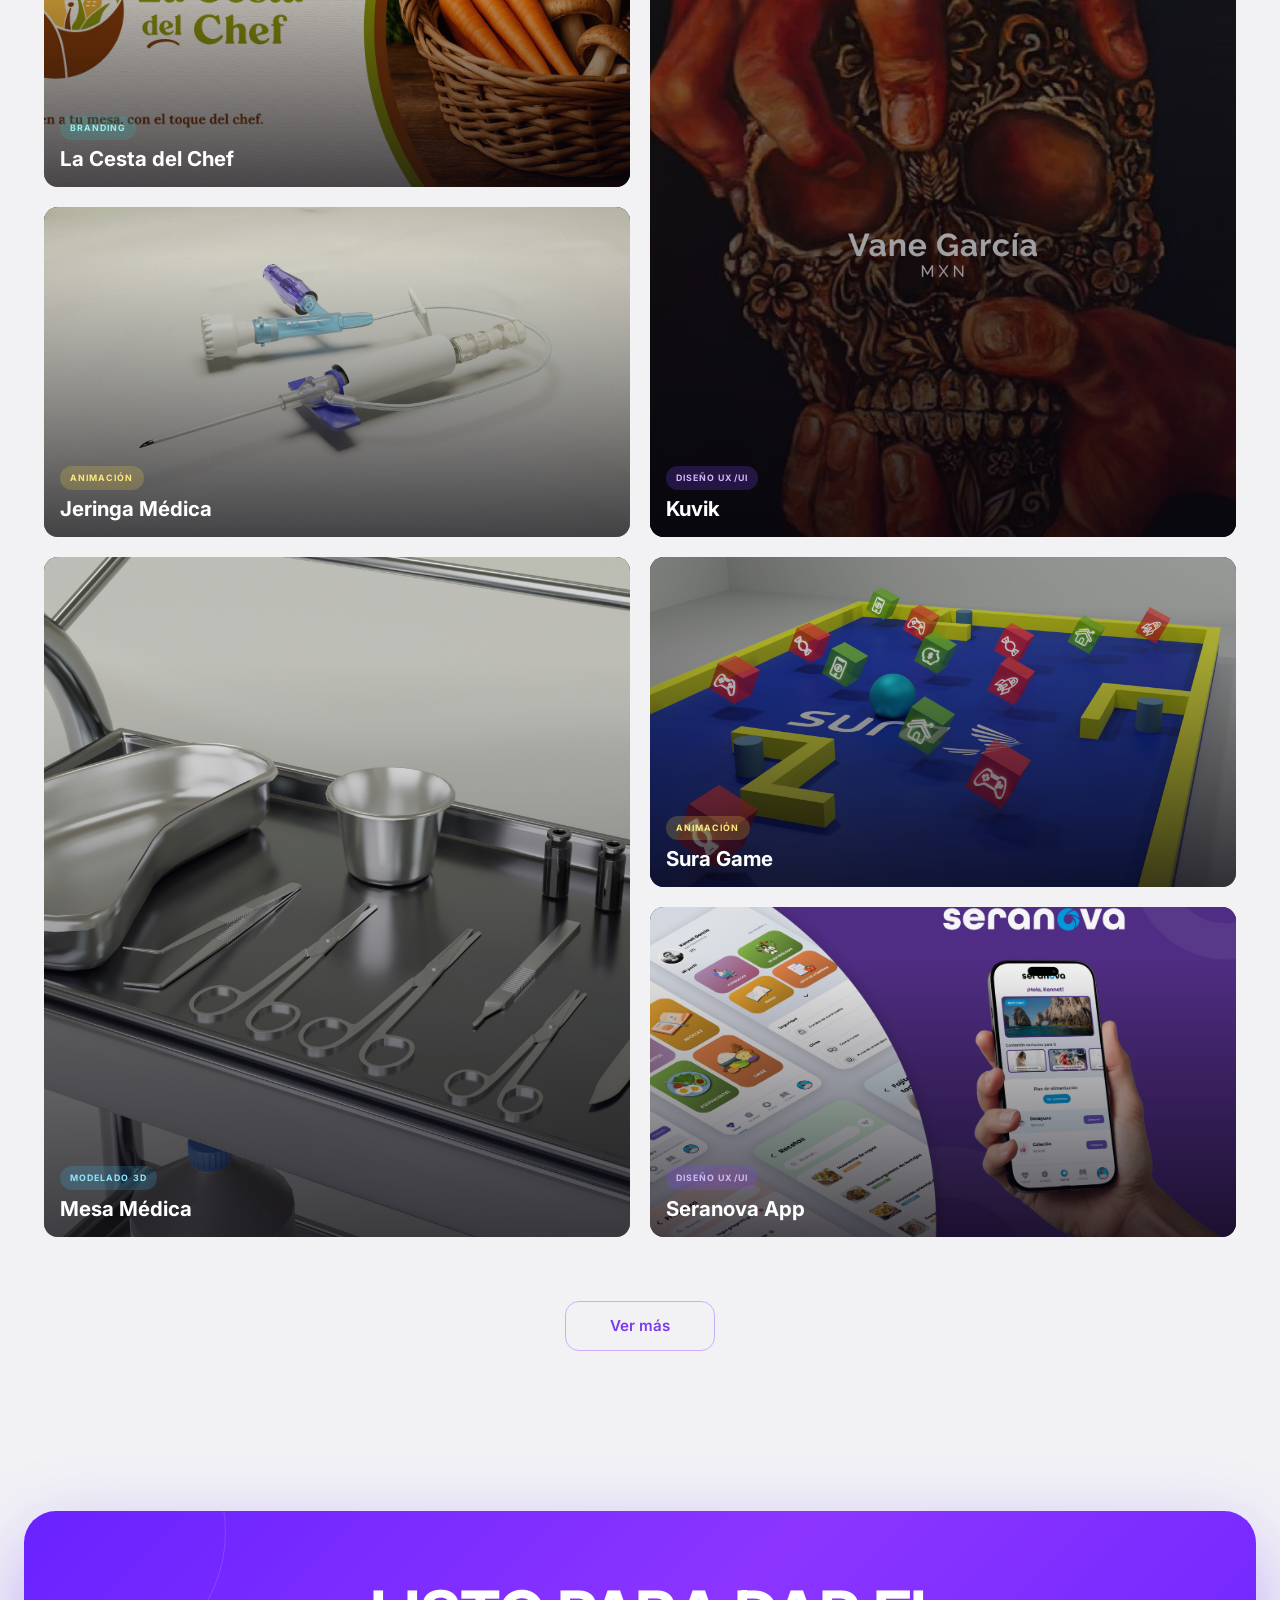
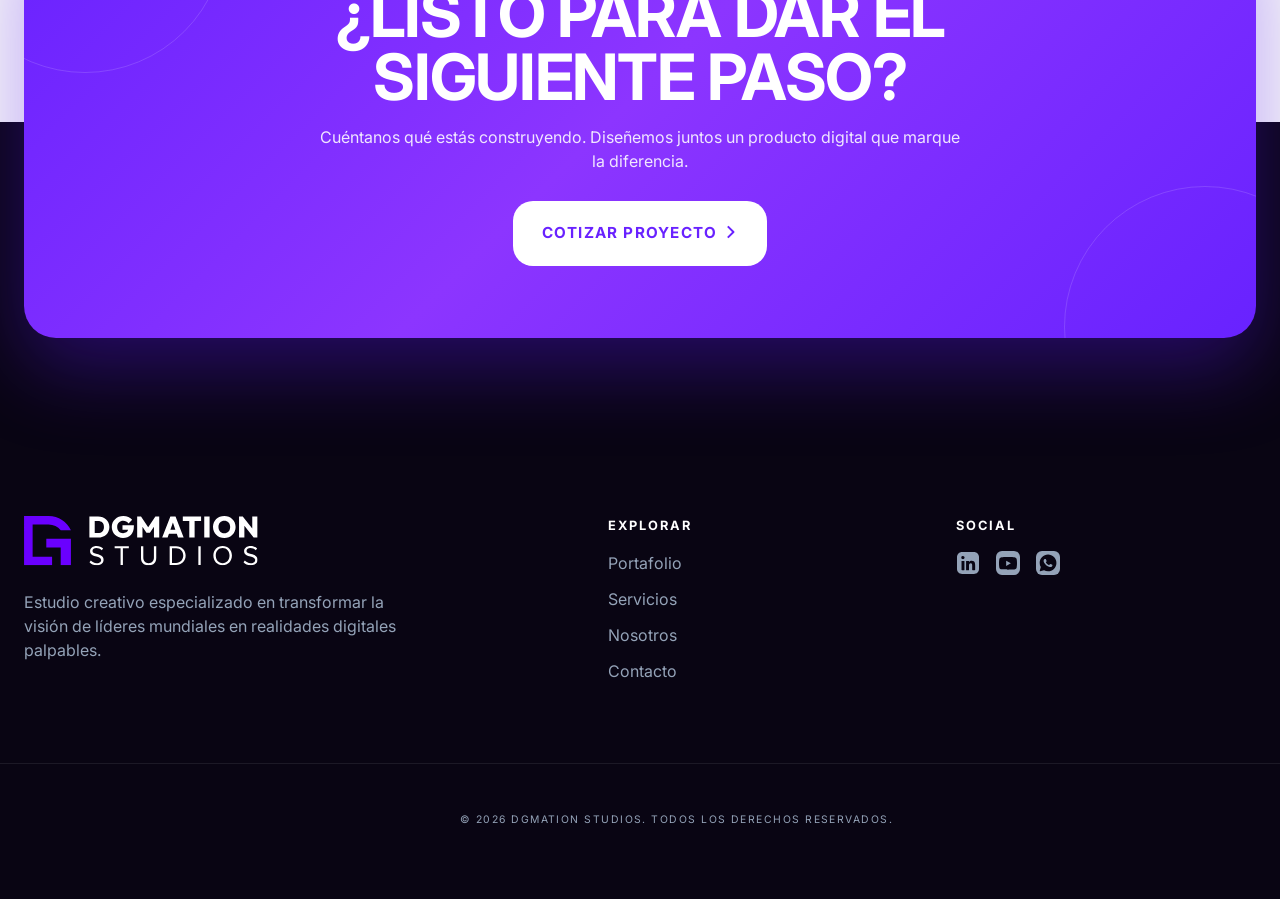
==== commit 21c301f9: "Cortez Acosta and Sura Game portfolio changes" ====
--- a/portfolio.html
+++ b/portfolio.html
@@ -133,190 +133,321 @@
 
                 <!-- GRID -->
                 <div class="portfolio-editorial-grid">
+                  
                     <!-- 1 -->
-                    <article class="portfolio-editorial-card portfolio-editorial-card--xl" data-category="uxui">
-                    <a href="#" class="portfolio-editorial-link">
+                    <article
+                      class="portfolio-editorial-card portfolio-editorial-card--xl"
+                      data-category="uxui"
+                      data-project-id="velfare"
+                    >
+                      <a
+                        href="#portfolioGalleryModal"
+                        class="portfolio-editorial-link js-open-project-gallery"
+                        aria-label="Ver proyecto Velfare"
+                      >
                         <img
-                        src="assets/images/portfolio/velfare-image.png"
-                        alt="Proyecto Neo-Cosmos"
+                          src="assets/images/portfolio/velfare-image.png"
+                          alt="Proyecto Velfare"
+                        />
+
+                        <div class="portfolio-editorial-overlay">
+                          <p class="portfolio-card-tag portfolio-card-tag--purple">
+                            Diseño UX/UI
+                          </p>
+
+                          <h3>Velfare</h3>
+                        </div>
+                      </a>
+                    </article>
+
+                    <!-- 2 -->
+                    <article
+                      class="portfolio-editorial-card portfolio-editorial-card--vertical"
+                      data-category="branding"
+                      data-project-id="cortez-acosta"
+                    >
+                      <a
+                        href="#portfolioGalleryModal"
+                        class="portfolio-editorial-link js-open-project-gallery"
+                        aria-label="Ver proyecto Cortez Acosta & Asociados"
+                      >
+                        <img
+                          src="assets/images/portfolio/cortezacosta-image02.jpg"
+                          alt="Proyecto Cyber-Core UI"
                         />
                         <div class="portfolio-editorial-overlay">
-                        <p class="portfolio-card-tag portfolio-card-tag--purple">Diseño UX/UI</p>
-                        <h3>Velfare</h3>
-                        <!--<p class="portfolio-card-description">
-                            A cinematic exploration of spatial computing and depth-driven
-                            dashboard design for modern architectural studios.
-                        </p>-->
+                          <p class="portfolio-card-tag portfolio-card-tag--teal">Branding</p>
+                          <h3>Cortez Acosta & Asociados</h3>
                         </div>
-                    </a>
+                      </a>
                     </article>
 
-                    <!-- 2 -->
-                    <article class="portfolio-editorial-card portfolio-editorial-card--vertical" data-category="branding">
-                    <a href="#" class="portfolio-editorial-link">
+                    <!-- 3 -->
+                    <article
+                      class="portfolio-editorial-card portfolio-editorial-card--vertical"
+                      data-category="modelado-3d"
+                      data-project-id="pistola-quirurgica"
+                    >
+                      <a
+                        href="#portfolioGalleryModal"
+                        class="portfolio-editorial-link js-open-project-gallery"
+                        aria-label="Ver proyecto Pistola Quirúrgica"
+                      >
                         <img
-                        src="assets/images/portfolio/cortezacosta-image02.jpg"
-                        alt="Proyecto Cyber-Core UI"
+                          src="assets/images/portfolio/pistola-image.jpg"
+                          alt="Proyecto Vanta Shapes"
                         />
                         <div class="portfolio-editorial-overlay">
-                        <p class="portfolio-card-tag portfolio-card-tag--teal">Branding</p>
-                        <h3>Cortez Acosta & Asociados</h3>
+                          <p class="portfolio-card-tag portfolio-card-tag--cyan">Modelado 3D</p>
+                          <h3>Pistola Quirúrgica</h3>
                         </div>
-                    </a>
+                      </a>
                     </article>
 
-                    <!-- 3 -->
-                    <article class="portfolio-editorial-card portfolio-editorial-card--vertical" data-category="modelado-3d">
-                    <a href="#" class="portfolio-editorial-link">
+                    <!-- 4 -->
+                    <article
+                      class="portfolio-editorial-card portfolio-editorial-card--wide"
+                      data-category="uxui"
+                      data-project-id="celu"
+                    >
+                      <a
+                        href="#portfolioGalleryModal"
+                        class="portfolio-editorial-link js-open-project-gallery"
+                        aria-label="Ver proyecto Celu"
+                      >
                         <img
-                        src="assets/images/portfolio/pistola-image.jpg"
-                        alt="Proyecto Vanta Shapes"
+                          src="assets/images/portfolio/celu-image.png"
+                          alt="Proyecto Tech Narrative"
                         />
                         <div class="portfolio-editorial-overlay">
-                        <p class="portfolio-card-tag portfolio-card-tag--cyan">Modelado 3D</p>
-                        <h3>Pistola Quirúrgica</h3>
+                          <p class="portfolio-card-tag portfolio-card-tag--purple">Diseño UX/UI</p>
+                          <h3>Celu</h3>
                         </div>
-                    </a>
+                      </a>
                     </article>
 
-                    <!-- 4 -->
-                    <article class="portfolio-editorial-card portfolio-editorial-card--wide" data-category="uxui">
-                    <a href="#" class="portfolio-editorial-link">
+                    <!-- 5 -->
+                    <article
+                      class="portfolio-editorial-card portfolio-editorial-card--wide"
+                      data-category="branding"
+                      data-project-id="la-cesta-del-chef"
+                    >
+                      <a
+                        href="#portfolioGalleryModal"
+                        class="portfolio-editorial-link js-open-project-gallery"
+                        aria-label="Ver proyecto La Cesta del Chef"
+                      >
                         <img
-                        src="assets/images/portfolio/celu-image.png"
-                        alt="Proyecto Tech Narrative"
+                          src="assets/images/portfolio/lacestadelchef-image.jpg"
+                          alt="Proyecto Tech Narrative"
                         />
                         <div class="portfolio-editorial-overlay">
-                        <p class="portfolio-card-tag portfolio-card-tag--purple">Diseño UX/UI</p>
-                        <h3>Celu</h3>
+                          <p class="portfolio-card-tag portfolio-card-tag--teal">Branding</p>
+                          <h3>La Cesta del Chef</h3>
                         </div>
-                    </a>
+                      </a>
                     </article>
 
-                    <!-- 5 -->
-                    <article class="portfolio-editorial-card portfolio-editorial-card--wide" data-category="branding">
-                    <a href="#" class="portfolio-editorial-link">
+                    <!-- 6 -->
+                    <article
+                      class="portfolio-editorial-card portfolio-editorial-card--xl"
+                      data-category="uxui"
+                      data-project-id="kuvik"
+                    >
+                      <a
+                        href="#portfolioGalleryModal"
+                        class="portfolio-editorial-link js-open-project-gallery"
+                        aria-label="Ver proyecto Kuvik"
+                      >
                         <img
-                        src="assets/images/portfolio/lacestadelchef-image.jpg"
-                        alt="Proyecto Tech Narrative"
+                          src="assets/images/portfolio/kuvik-image.jpg"
+                          alt="Proyecto The Obsidian Identity"
                         />
                         <div class="portfolio-editorial-overlay">
-                        <p class="portfolio-card-tag portfolio-card-tag--teal">Branding</p>
-                        <h3>La Cesta del Chef</h3>
+                          <p class="portfolio-card-tag portfolio-card-tag--purple">Diseño UX/UI</p>
+                          <h3>Kuvik</h3>
                         </div>
-                    </a>
+                      </a>
                     </article>
 
-                    <!-- 6 -->
-                    <article class="portfolio-editorial-card portfolio-editorial-card--xl" data-category="uxui">
-                    <a href="#" class="portfolio-editorial-link">
+                    <!-- 7 -->
+                    <article
+                      class="portfolio-editorial-card portfolio-editorial-card--wide"
+                      data-category="animacion"
+                      data-project-id="jeringa-medica"
+                    >
+                      <a
+                        href="#portfolioGalleryModal"
+                        class="portfolio-editorial-link js-open-project-gallery"
+                        aria-label="Ver proyecto Jeringa Médica"
+                      >
                         <img
-                        src="assets/images/portfolio/kuvik-image.jpg"
-                        alt="Proyecto The Obsidian Identity"
+                          src="assets/images/portfolio/jeringa-image.jpg"
+                          alt="Proyecto Vanta Shapes"
                         />
                         <div class="portfolio-editorial-overlay">
-                        <p class="portfolio-card-tag portfolio-card-tag--purple">Diseño UX/UI</p>
-                        <h3>Kuvik</h3>
+                          <p class="portfolio-card-tag portfolio-card-tag--yellow">Animación</p>
+                          <h3>Jeringa Médica</h3>
                         </div>
-                    </a>
+                      </a>
                     </article>
 
-                    <!-- 7 -->
-                    <article class="portfolio-editorial-card portfolio-editorial-card--wide" data-category="animacion">
-                    <a href="#" class="portfolio-editorial-link">
+                    <!-- 8 -->
+                    <article
+                      class="portfolio-editorial-card portfolio-editorial-card--xl"
+                      data-category="modelado-3d"
+                      data-project-id="mesa-medica"
+                    >
+                      <a
+                        href="#portfolioGalleryModal"
+                        class="portfolio-editorial-link js-open-project-gallery"
+                        aria-label="Ver proyecto Mesa Médica"
+                      >
                         <img
-                        src="assets/images/portfolio/jeringa-image.jpg"
-                        alt="Proyecto Vanta Shapes"
+                          src="assets/images/portfolio/mesamedica-image.jpg"
+                          alt="Proyecto Vortex Digital Interface"
                         />
                         <div class="portfolio-editorial-overlay">
-                        <p class="portfolio-card-tag portfolio-card-tag--yellow">Animación</p>
-                        <h3>Jeringa Médica</h3>
+                          <p class="portfolio-card-tag portfolio-card-tag--cyan">Modelado 3D</p>
+                          <h3>Mesa Médica</h3>
                         </div>
-                    </a>
+                      </a>
                     </article>
 
-                    <!-- 8 -->
-                    <article class="portfolio-editorial-card portfolio-editorial-card--xl" data-category="modelado-3d">
-                    <a href="#" class="portfolio-editorial-link">
+                    <!-- 9 -->
+                    <article
+                      class="portfolio-editorial-card portfolio-editorial-card--wide"
+                      data-category="animacion"
+                      data-project-id="sura-game"
+                    >
+                      <a
+                        href="#portfolioGalleryModal"
+                        class="portfolio-editorial-link js-open-project-gallery"
+                        aria-label="Ver proyecto Sura Game"
+                      >
                         <img
-                        src="assets/images/portfolio/mesamedica-image.jpg"
-                        alt="Proyecto Vortex Digital Interface"
+                          src="assets/images/portfolio/sura-game/sura-game-image-02.webp"
+                          alt="Proyecto Vanta Shapes"
                         />
                         <div class="portfolio-editorial-overlay">
-                        <p class="portfolio-card-tag portfolio-card-tag--cyan">Modelado 3D</p>
-                        <h3>Mesa Médica</h3>
-                        </div>
-                    </a>
-                    </article>
-
-                    <!-- 9 -->
-                    <article class="portfolio-editorial-card portfolio-editorial-card--wide" data-category="animacion">
-                      <a href="#" class="portfolio-editorial-link">
-                          <img
-                          src="assets/images/portfolio/sura-image.jpg"
-                          alt="Proyecto Vanta Shapes"
-                          />
-                          <div class="portfolio-editorial-overlay">
                           <p class="portfolio-card-tag portfolio-card-tag--yellow">Animación</p>
                           <h3>Sura Game</h3>
-                          </div>
+                        </div>
                       </a>
                     </article>
 
                     <!-- 10 -->
-                    <article class="portfolio-editorial-card portfolio-editorial-card--hero-wide" data-category="uxui">
-                    <a href="#" class="portfolio-editorial-link">
+                    <article
+                      class="portfolio-editorial-card portfolio-editorial-card--hero-wide"
+                      data-category="uxui"
+                      data-project-id="seranova-app"
+                    >
+                      <a
+                        href="#portfolioGalleryModal"
+                        class="portfolio-editorial-link js-open-project-gallery"
+                        aria-label="Ver proyecto Seranova App"
+                      >
                         <img
-                        src="assets/images/portfolio/seranova-image.jpg"
-                        alt="Proyecto Vortex Digital Interface"
+                          src="assets/images/portfolio/seranova-image.jpg"
+                          alt="Proyecto Vortex Digital Interface"
                         />
                         <div class="portfolio-editorial-overlay">
-                        <p class="portfolio-card-tag portfolio-card-tag--purple">Diseño UX/UI</p>
-                        <h3>Seranova App</h3>
+                          <p class="portfolio-card-tag portfolio-card-tag--purple">Diseño UX/UI</p>
+                          <h3>Seranova App</h3>
                         </div>
-                    </a>
+                      </a>
                     </article>
 
                     <!-- 11 -->
-                    <article class="portfolio-editorial-card portfolio-editorial-card--wide" data-category="uxui">
-                    <a href="#" class="portfolio-editorial-link">
+                    <article
+                      class="portfolio-editorial-card portfolio-editorial-card--wide"
+                      data-category="uxui"
+                      data-project-id="nuclo-wealth"
+                    >
+                      <a
+                        href="#portfolioGalleryModal"
+                        class="portfolio-editorial-link js-open-project-gallery"
+                        aria-label="Ver proyecto Nuclo Wealth"
+                      >
                         <img
-                        src="assets/images/portfolio/nuclowealth-image.jpg"
-                        alt="Proyecto Tech Narrative"
+                          src="assets/images/portfolio/nuclowealth-image.jpg"
+                          alt="Proyecto Tech Narrative"
                         />
                         <div class="portfolio-editorial-overlay">
-                        <p class="portfolio-card-tag portfolio-card-tag--purple">Diseño UX/UI</p>
-                        <h3>Nuclo Wealth</h3>
+                          <p class="portfolio-card-tag portfolio-card-tag--purple">Diseño UX/UI</p>
+                          <h3>Nuclo Wealth</h3>
                         </div>
-                    </a>
+                      </a>
                     </article>
 
                     <!-- 12 -->
-                    <article class="portfolio-editorial-card portfolio-editorial-card--wide" data-category="branding">
-                    <a href="#" class="portfolio-editorial-link">
+                    <article
+                      class="portfolio-editorial-card portfolio-editorial-card--wide"
+                      data-category="branding"
+                      data-project-id="dynamic-meters"
+                    >
+                      <a
+                        href="#portfolioGalleryModal"
+                        class="portfolio-editorial-link js-open-project-gallery"
+                        aria-label="Ver proyecto Dynamic Meters"
+                      >
                         <img
-                        src="assets/images/portfolio/dynamicmeters-image.jpg"
-                        alt="Proyecto Vanta Shapes"
+                          src="assets/images/portfolio/dynamicmeters-image.jpg"
+                          alt="Proyecto Vanta Shapes"
                         />
                         <div class="portfolio-editorial-overlay">
-                        <p class="portfolio-card-tag portfolio-card-tag--teal">Branding</p>
-                        <h3>Dynamic Meters</h3>
+                          <p class="portfolio-card-tag portfolio-card-tag--teal">Branding</p>
+                          <h3>Dynamic Meters</h3>
                         </div>
-                    </a>
+                      </a>
                     </article>
 
                     <!-- 13 -->
-                    <article class="portfolio-editorial-card portfolio-editorial-card--xl" data-category="modelado-3d">
-                    <a href="#" class="portfolio-editorial-link">
+                    <article
+                      class="portfolio-editorial-card portfolio-editorial-card--xl"
+                      data-category="modelado-3d"
+                      data-project-id="hidrante"
+                    >
+                      <a
+                        href="#portfolioGalleryModal"
+                        class="portfolio-editorial-link js-open-project-gallery"
+                        aria-label="Ver proyecto Hidrante"
+                      >
                         <img
-                        src="assets/images/portfolio/hidrante-image.jpg"
-                        alt="Proyecto The Obsidian Identity"
+                          src="assets/images/portfolio/hidrante-image.jpg"
+                          alt="Proyecto The Obsidian Identity"
                         />
                         <div class="portfolio-editorial-overlay">
-                        <p class="portfolio-card-tag portfolio-card-tag--cyan">Modelado 3D</p>
-                        <h3>Hidrante</h3>
+                          <p class="portfolio-card-tag portfolio-card-tag--cyan">Modelado 3D</p>
+                          <h3>Hidrante</h3>
                         </div>
-                    </a>
+                      </a>
+                    </article>
+
+                    <!-- 14 -->
+                    <article
+                      class="portfolio-editorial-card portfolio-editorial-card--wide"
+                      data-category="animacion"
+                      data-project-id="flexia"
+                    >
+                      <a
+                        href="#portfolioGalleryModal"
+                        class="portfolio-editorial-link js-open-project-gallery"
+                        aria-label="Ver proyecto Flexia"
+                      >
+                        <img
+                          src="assets/images/portfolio/flexia-image-01.webp"
+                          alt="Proyecto Flexia"
+                        />
+
+                        <div class="portfolio-editorial-overlay">
+                          <p class="portfolio-card-tag portfolio-card-tag--yellow">
+                            Animación
+                          </p>
+
+                          <h3>Flexia</h3>
+                        </div>
+                      </a>
                     </article>
                 </div>
 
@@ -563,10 +694,10 @@
                 <span class="contact-modal-detail-label">Email</span>
 
                 <a
-                  href="mailto:dreamingout1056@gmail.com"
+                  href="mailto:hello@dgmation.design"
                   class="contact-modal-direct-link"
                 >
-                  dreamingout1056@gmail.com
+                  hello@dgmation.design
                 </a>
               </div>
             </div>
@@ -1031,6 +1162,155 @@
               Enviar otro mensaje
             </button>
           </div>
+        </div>
+      </div>
+    </div>
+          <!-- ==========================
+              PORTFOLIO GALLERY MODAL
+          ========================== -->
+          <div
+            class="portfolio-gallery-modal"
+            id="portfolioGalleryModal"
+            aria-hidden="true"
+          >
+            <div
+              class="portfolio-gallery-overlay"
+              id="portfolioGalleryOverlay"
+            ></div>
+
+            <div
+              class="portfolio-gallery-dialog"
+              role="dialog"
+              aria-modal="true"
+              aria-labelledby="portfolioGalleryTitle"
+            >
+              <!-- Cerrar -->
+              <button
+                class="portfolio-gallery-close"
+                id="portfolioGalleryClose"
+                type="button"
+                aria-label="Cerrar proyecto"
+              >
+                <svg
+                  xmlns="http://www.w3.org/2000/svg"
+                  width="24"
+                  height="24"
+                  viewBox="0 0 24 24"
+                  fill="none"
+                >
+                  <path
+                    d="M6 6L18 18M18 6L6 18"
+                    stroke="currentColor"
+                    stroke-width="1.8"
+                    stroke-linecap="round"
+                  />
+                </svg>
+              </button>
+
+              <!-- Cabecera -->
+              <div class="portfolio-gallery-top">
+                <p
+                  class="portfolio-card-tag portfolio-card-tag--purple"
+                  id="portfolioGalleryTag"
+                >
+                  Diseño UX/UI
+                </p>
+
+                <p
+                  class="portfolio-gallery-counter"
+                  id="portfolioGalleryCounter"
+                >
+                  01 / 03
+                </p>
+              </div>
+
+              <!-- Media principal -->
+              <div class="portfolio-gallery-media">
+                <img
+                  id="portfolioGalleryImage"
+                  src="assets/images/portfolio/velfare-image.png"
+                  alt="Proyecto Velfare"
+                />
+
+                <video
+                  id="portfolioGalleryVideo"
+                  muted
+                  playsinline
+                  loop
+                  preload="metadata"
+                  controls
+                  hidden
+                ></video>
+
+                <!-- Anterior -->
+                <button
+                  class="portfolio-gallery-arrow portfolio-gallery-arrow--prev"
+                  id="portfolioGalleryPrev"
+                  type="button"
+                  aria-label="Imagen anterior"
+                >
+                  <svg
+                    xmlns="http://www.w3.org/2000/svg"
+                    width="24"
+                    height="24"
+                    viewBox="0 0 24 24"
+                    fill="none"
+                  >
+                    <path
+                      d="M14.5 6.5L9 12L14.5 17.5"
+                      stroke="currentColor"
+                      stroke-width="1.8"
+                      stroke-linecap="round"
+                      stroke-linejoin="round"
+                    />
+                  </svg>
+                </button>
+
+                <!-- Siguiente -->
+                <button
+                  class="portfolio-gallery-arrow portfolio-gallery-arrow--next"
+                  id="portfolioGalleryNext"
+                  type="button"
+                  aria-label="Siguiente imagen"
+                >
+                  <svg
+                    xmlns="http://www.w3.org/2000/svg"
+                    width="24"
+                    height="24"
+                    viewBox="0 0 24 24"
+                    fill="none"
+                  >
+                    <path
+                      d="M9.5 6.5L15 12L9.5 17.5"
+                      stroke="currentColor"
+                      stroke-width="1.8"
+                      stroke-linecap="round"
+                      stroke-linejoin="round"
+                    />
+                  </svg>
+                </button>
+              </div>
+
+              <!-- Información -->
+              <div class="portfolio-gallery-info">
+                <div class="portfolio-gallery-copy">
+                  <h2 id="portfolioGalleryTitle">
+                    Velfare
+                  </h2>
+
+                  <p id="portfolioGalleryDescription">
+                    Aplicación enfocada en nutrición personalizada con una experiencia
+                    intuitiva y visual.
+                  </p>
+                </div>
+
+                <div class="portfolio-gallery-meta">
+                  <span>Año</span>
+                  <strong id="portfolioGalleryYear">2025</strong>
+                </div>
+              </div>
+            </div>
+          </div>
 
     <script src="js/script.js"></script>
   </body>
--- a/css/styles.css
+++ b/css/styles.css
@@ -1112,6 +1112,14 @@
     transform .85s cubic-bezier(.22,1,.36,1);
 }
 
+.portfolio-home-link {
+  display: block;
+  width: 100%;
+  height: 100%;
+  color: inherit;
+  text-decoration: none;
+}
+
 /* =========================
    CTA BANNER
 ========================= */
--- a/css/portfolio-page.css
+++ b/css/portfolio-page.css
@@ -377,6 +377,340 @@
 }
 
 /* =========================
+   PORTFOLIO GALLERY MODAL
+========================= */
+
+.portfolio-gallery-modal {
+  position: fixed;
+  inset: 0;
+  z-index: 340;
+
+  display: flex;
+  align-items: center;
+  justify-content: center;
+
+  padding: 0px;
+
+  opacity: 0;
+  visibility: hidden;
+  pointer-events: none;
+
+  transition:
+    opacity 0.3s ease,
+    visibility 0.3s ease;
+}
+
+.portfolio-gallery-modal.is-open {
+  opacity: 1;
+  visibility: visible;
+  pointer-events: auto;
+}
+
+
+/* Fondo / página detrás */
+.portfolio-gallery-overlay {
+  position: absolute;
+  inset: 0;
+
+  background: rgba(4, 3, 10, 0.88);
+  backdrop-filter: blur(14px);
+}
+
+
+/* Modal principal */
+.portfolio-gallery-dialog {
+  position: relative;
+  z-index: 1;
+
+  /* Galería prácticamente fullscreen */
+  width: 100vw;
+  height: 100dvh;
+
+  padding: 28px 36px;
+
+  display: grid;
+  grid-template-rows: minmax(0, 1fr) auto;
+  gap: 20px;
+
+  overflow: hidden;
+
+  /* Eliminamos apariencia de card */
+  border: 0;
+  border-radius: 0;
+
+  /* Conservamos el fondo morado oscuro de DGMATION */
+  background:
+    radial-gradient(
+      circle at 5% 90%,
+      rgba(124, 58, 237, 0.15),
+      transparent 34%
+    ),
+    radial-gradient(
+      circle at 95% 5%,
+      rgba(124, 58, 237, 0.08),
+      transparent 30%
+    ),
+    linear-gradient(
+      145deg,
+      #090513 0%,
+      #0f071d 100%
+    );
+
+  color: var(--text-light);
+
+  /* Ya no necesitamos sombra porque no hay card flotante */
+  box-shadow: none;
+
+  /* Conservamos la animación de entrada */
+  transform: translateY(22px) scale(0.985);
+
+  transition:
+    transform 0.4s cubic-bezier(0.22, 1, 0.36, 1);
+}
+
+.portfolio-gallery-modal.is-open .portfolio-gallery-dialog {
+  transform: translateY(0) scale(1);
+}
+
+.portfolio-gallery-top {
+  position: absolute;
+  top: 30px;
+  left: 30px;
+  right: 30px;
+  z-index: 10;
+
+  min-height: 44px;
+
+  display: flex;
+  align-items: center;
+  justify-content: space-between;
+
+  padding-right: 64px;
+
+  pointer-events: none;
+}
+
+.portfolio-gallery-counter {
+  position: absolute;
+  left: 50%;
+  top: 50%;
+
+  margin: 0;
+
+  transform: translate(-50%, -50%);
+
+  color: rgba(255, 255, 255, 0.72);
+
+  text-shadow: 0 2px 12px rgba(0, 0, 0, 0.55);
+
+  font-size: 0.78rem;
+  font-weight: 700;
+  letter-spacing: 0.12em;
+}
+
+.portfolio-gallery-close {
+  position: absolute;
+  top: 24px;
+  right: 24px;
+  z-index: 20;
+
+  width: 44px;
+  height: 44px;
+
+  display: inline-flex;
+  align-items: center;
+  justify-content: center;
+
+  border: 1px solid rgba(255, 255, 255, 0.08);
+  border-radius: 50%;
+
+  background: rgba(255, 255, 255, 0.07);
+  color: #a4adbd;
+
+  cursor: pointer;
+
+  backdrop-filter: blur(12px);
+
+  transition:
+    background 0.25s ease,
+    color 0.25s ease,
+    border-color 0.25s ease,
+    transform 0.25s ease,
+    box-shadow 0.25s ease;
+}
+
+.portfolio-gallery-close svg {
+  display: block;
+  width: 24px;
+  height: 24px;
+}
+
+.portfolio-gallery-close:hover {
+  background: var(--primary);
+  color: #ffffff;
+  border-color: transparent;
+
+  transform: rotate(90deg) scale(1.04);
+
+  box-shadow:
+    0 12px 32px rgba(124, 58, 237, 0.3),
+    0 0 18px rgba(124, 58, 237, 0.16);
+}
+
+.portfolio-gallery-media {
+  position: relative;
+
+  min-height: 0;
+  overflow: hidden;
+
+  border-radius: 24px;
+
+  background: #07030f;
+}
+
+.portfolio-gallery-media img,
+.portfolio-gallery-media video {
+  width: 100%;
+  height: 100%;
+  display: block;
+  object-fit: contain;
+}
+
+.portfolio-gallery-media img[hidden],
+.portfolio-gallery-media video[hidden] {
+  display: none !important;
+}
+
+.portfolio-gallery-media img {
+  transition:
+    opacity 0.42s ease,
+    transform 0.5s cubic-bezier(0.22, 1, 0.36, 1),
+    filter 0.42s ease;
+
+  opacity: 1;
+  transform: scale(1);
+  filter: blur(0);
+}
+
+.portfolio-gallery-media img.is-changing {
+  opacity: 0;
+  transform: scale(0.985);
+  filter: blur(4px);
+}
+
+.portfolio-gallery-arrow {
+  position: absolute;
+  top: 50%;
+  z-index: 5;
+
+  width: 54px;
+  height: 54px;
+
+  display: inline-flex;
+  align-items: center;
+  justify-content: center;
+
+  border: 1px solid rgba(255, 255, 255, 0.13);
+  border-radius: 50%;
+
+  background: rgba(7, 3, 15, 0.56);
+  color: #ffffff;
+
+  backdrop-filter: blur(12px);
+
+  cursor: pointer;
+
+  transform: translateY(-50%);
+
+  transition:
+    background 0.25s ease,
+    border-color 0.25s ease,
+    transform 0.25s ease,
+    box-shadow 0.25s ease;
+}
+
+/* Ocultar flechas cuando JS aplica hidden */
+.portfolio-gallery-arrow[hidden] {
+  display: none !important;
+}
+
+.portfolio-gallery-arrow--prev {
+  left: 24px;
+}
+
+.portfolio-gallery-arrow--next {
+  right: 24px;
+}
+
+.portfolio-gallery-arrow:hover {
+  background: rgba(124, 58, 237, 0.86);
+  border-color: rgba(255, 255, 255, 0.2);
+
+  box-shadow:
+    0 10px 30px rgba(124, 58, 237, 0.3),
+    0 0 18px rgba(124, 58, 237, 0.15);
+}
+
+.portfolio-gallery-arrow--prev:hover {
+  transform: translateY(-50%) translateX(-2px);
+}
+
+.portfolio-gallery-arrow--next:hover {
+  transform: translateY(-50%) translateX(2px);
+}
+
+.portfolio-gallery-info {
+  display: grid;
+  grid-template-columns: minmax(0, 1fr) auto;
+  align-items: end;
+  gap: 40px;
+
+  padding: 0 2px 2px;
+}
+
+.portfolio-gallery-copy {
+  max-width: 760px;
+}
+
+.portfolio-gallery-copy h2 {
+  margin: 0 0 8px;
+
+  font-size: clamp(1.8rem, 2.5vw, 2.75rem);
+  line-height: 1.05;
+  letter-spacing: -0.035em;
+
+  color: #ffffff;
+}
+
+.portfolio-gallery-copy p {
+  margin: 0;
+
+  max-width: 720px;
+
+  color: var(--text-muted-light);
+
+  font-size: 0.9rem;
+  line-height: 1.65;
+}
+
+.portfolio-gallery-meta {
+  display: grid;
+  justify-items: end;
+  gap: 4px;
+
+  color: var(--text-muted-light);
+
+  font-size: 0.72rem;
+}
+
+.portfolio-gallery-meta strong {
+  color: #ffffff;
+
+  font-size: 0.86rem;
+  letter-spacing: 0.05em;
+}
+
+/* =========================
    RESPONSIVE
 ========================= */
 
@@ -510,6 +844,56 @@
   .portfolio-showcase-more {
     margin-top: 30px;
   }
+
+  /* =========================
+   PORTFOLIO GALLERY - TABLET
+  ========================= */
+
+  .portfolio-gallery-modal {
+    padding: 20px;
+  }
+
+  .portfolio-gallery-dialog {
+    width: 100%;
+    height: min(94dvh, 900px);
+    padding: 20px;
+    border-radius: 24px;
+  }
+
+  .portfolio-gallery-top {
+    top: 24px;
+    left: 24px;
+    right: 24px;
+    padding-right: 58px;
+  }
+
+  .portfolio-gallery-close {
+    top: 18px;
+    right: 18px;
+    width: 42px;
+    height: 42px;
+  }
+
+  .portfolio-gallery-arrow {
+    width: 46px;
+    height: 46px;
+  }
+
+  .portfolio-gallery-arrow--prev {
+    left: 16px;
+  }
+
+  .portfolio-gallery-arrow--next {
+    right: 16px;
+  }
+
+  .portfolio-gallery-info {
+    gap: 24px;
+  }
+
+  .portfolio-gallery-copy h2 {
+    font-size: 2rem;
+  }
 }
 
 @media (max-width: 560px) {
@@ -592,4 +976,99 @@
   .portfolio-more-btn {
     width: min(100%, 160px);
   }
-}
+
+  /* =========================
+   PORTFOLIO GALLERY - MOBILE
+========================= */
+
+.portfolio-gallery-modal {
+  padding: 0;
+}
+
+.portfolio-gallery-dialog {
+  width: 100%;
+  height: 100dvh;
+
+  padding: 16px;
+
+  border: 0;
+  border-radius: 0;
+
+  gap: 16px;
+}
+
+.portfolio-gallery-top {
+  top: 20px;
+  left: 20px;
+  right: 20px;
+
+  min-height: 40px;
+  padding-right: 52px;
+}
+
+.portfolio-gallery-counter {
+  font-size: 0.7rem;
+}
+
+.portfolio-gallery-close {
+  top: 14px;
+  right: 14px;
+
+  width: 40px;
+  height: 40px;
+}
+
+.portfolio-gallery-close svg {
+  width: 21px;
+  height: 21px;
+}
+
+.portfolio-gallery-media {
+  border-radius: 20px;
+}
+
+.portfolio-gallery-arrow {
+  width: 40px;
+  height: 40px;
+}
+
+.portfolio-gallery-arrow svg {
+  width: 19px;
+  height: 19px;
+}
+
+.portfolio-gallery-arrow--prev {
+  left: 10px;
+}
+
+.portfolio-gallery-arrow--next {
+  right: 10px;
+}
+
+.portfolio-gallery-info {
+  grid-template-columns: 1fr;
+  align-items: start;
+  gap: 14px;
+
+  padding: 0 4px 8px;
+}
+
+.portfolio-gallery-copy {
+  max-width: 100%;
+}
+
+.portfolio-gallery-copy h2 {
+  margin-bottom: 8px;
+  font-size: 1.75rem;
+}
+
+.portfolio-gallery-copy p {
+  font-size: 0.86rem;
+  line-height: 1.55;
+}
+
+.portfolio-gallery-meta {
+  justify-items: start;
+  gap: 2px;
+}
+}
